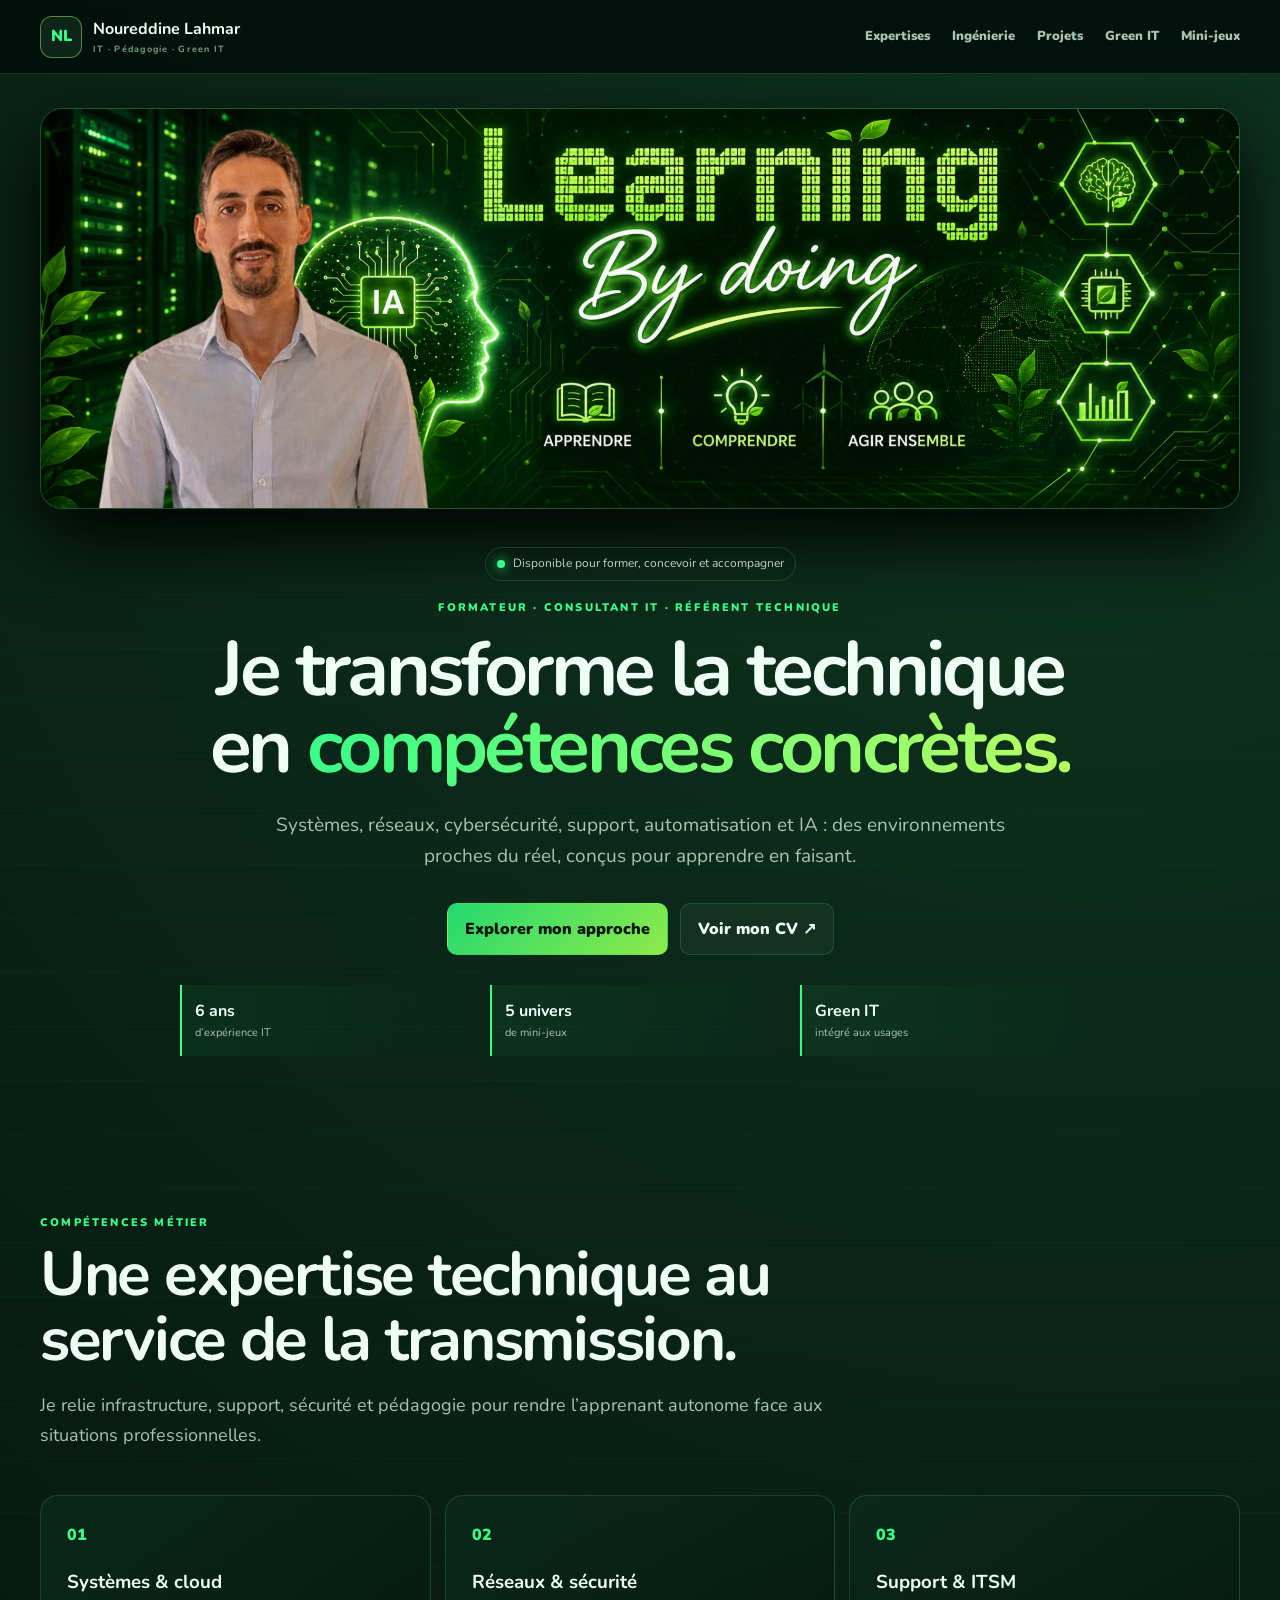
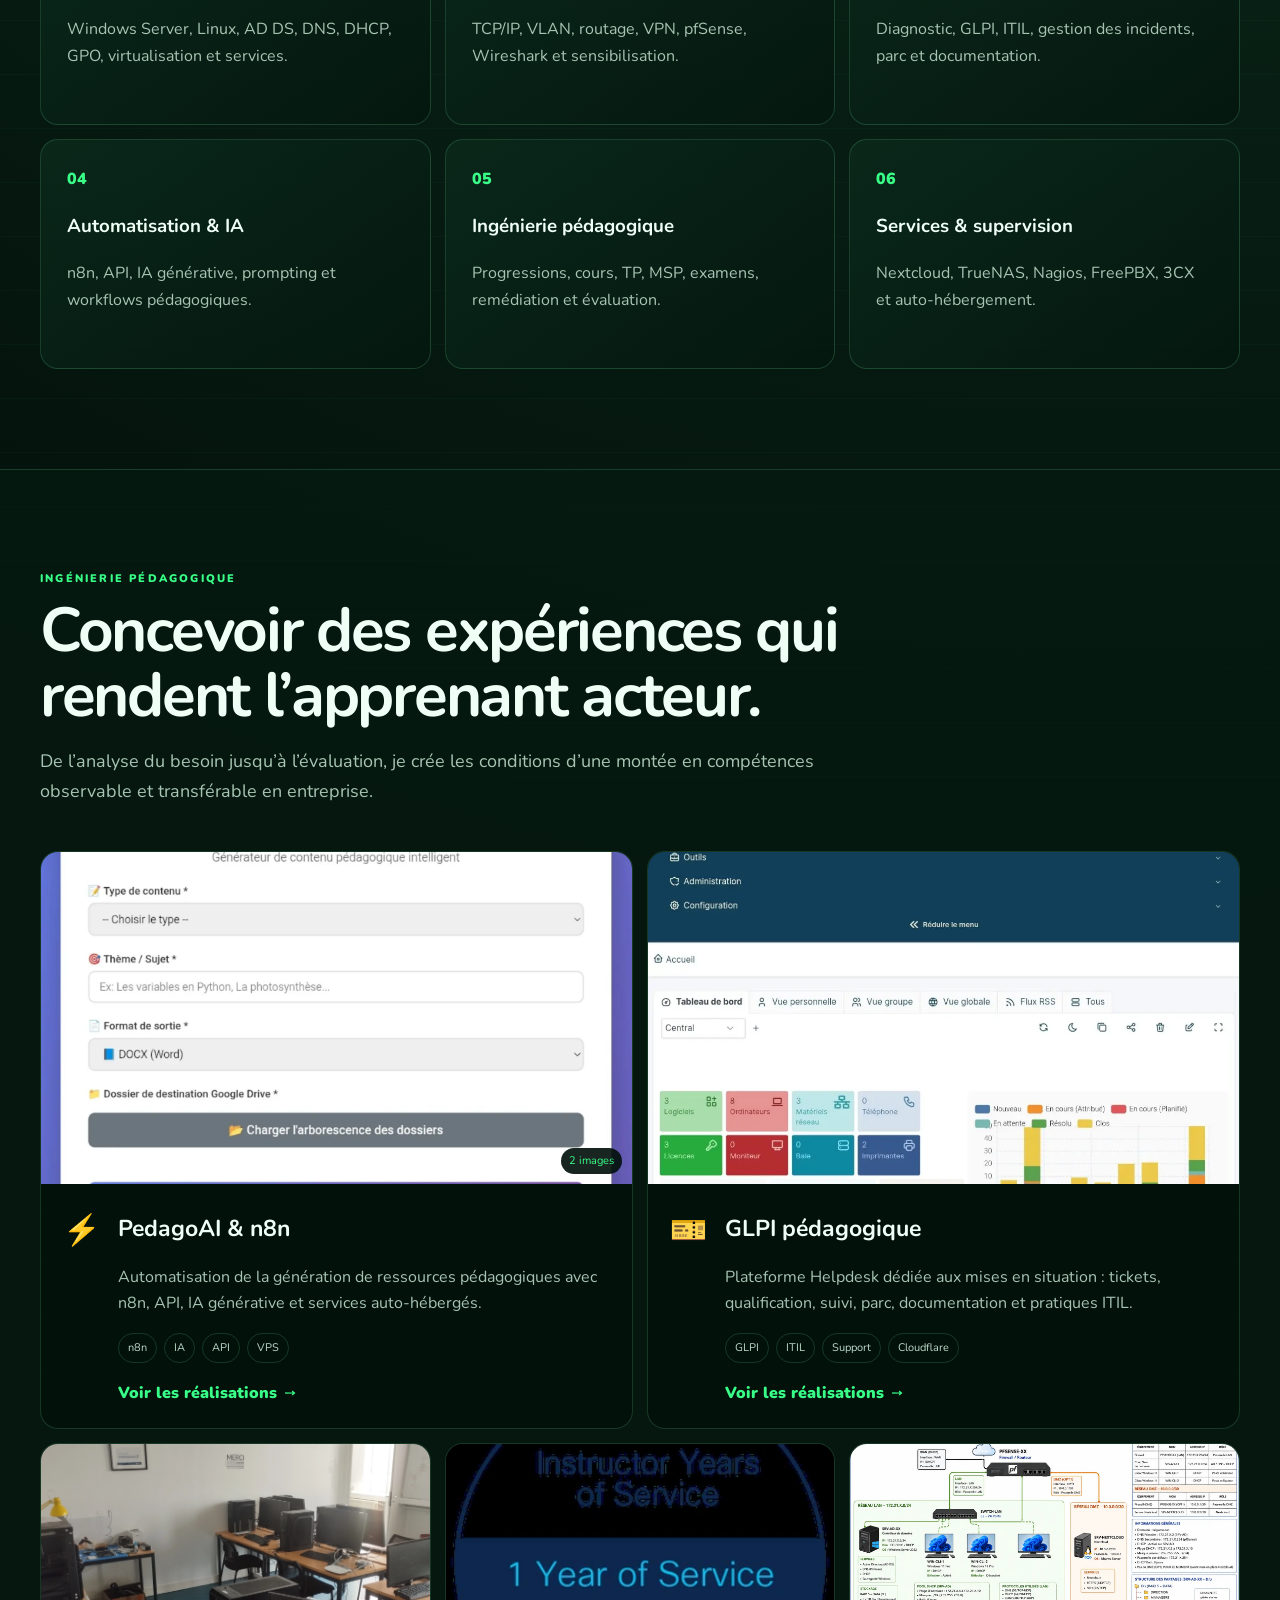
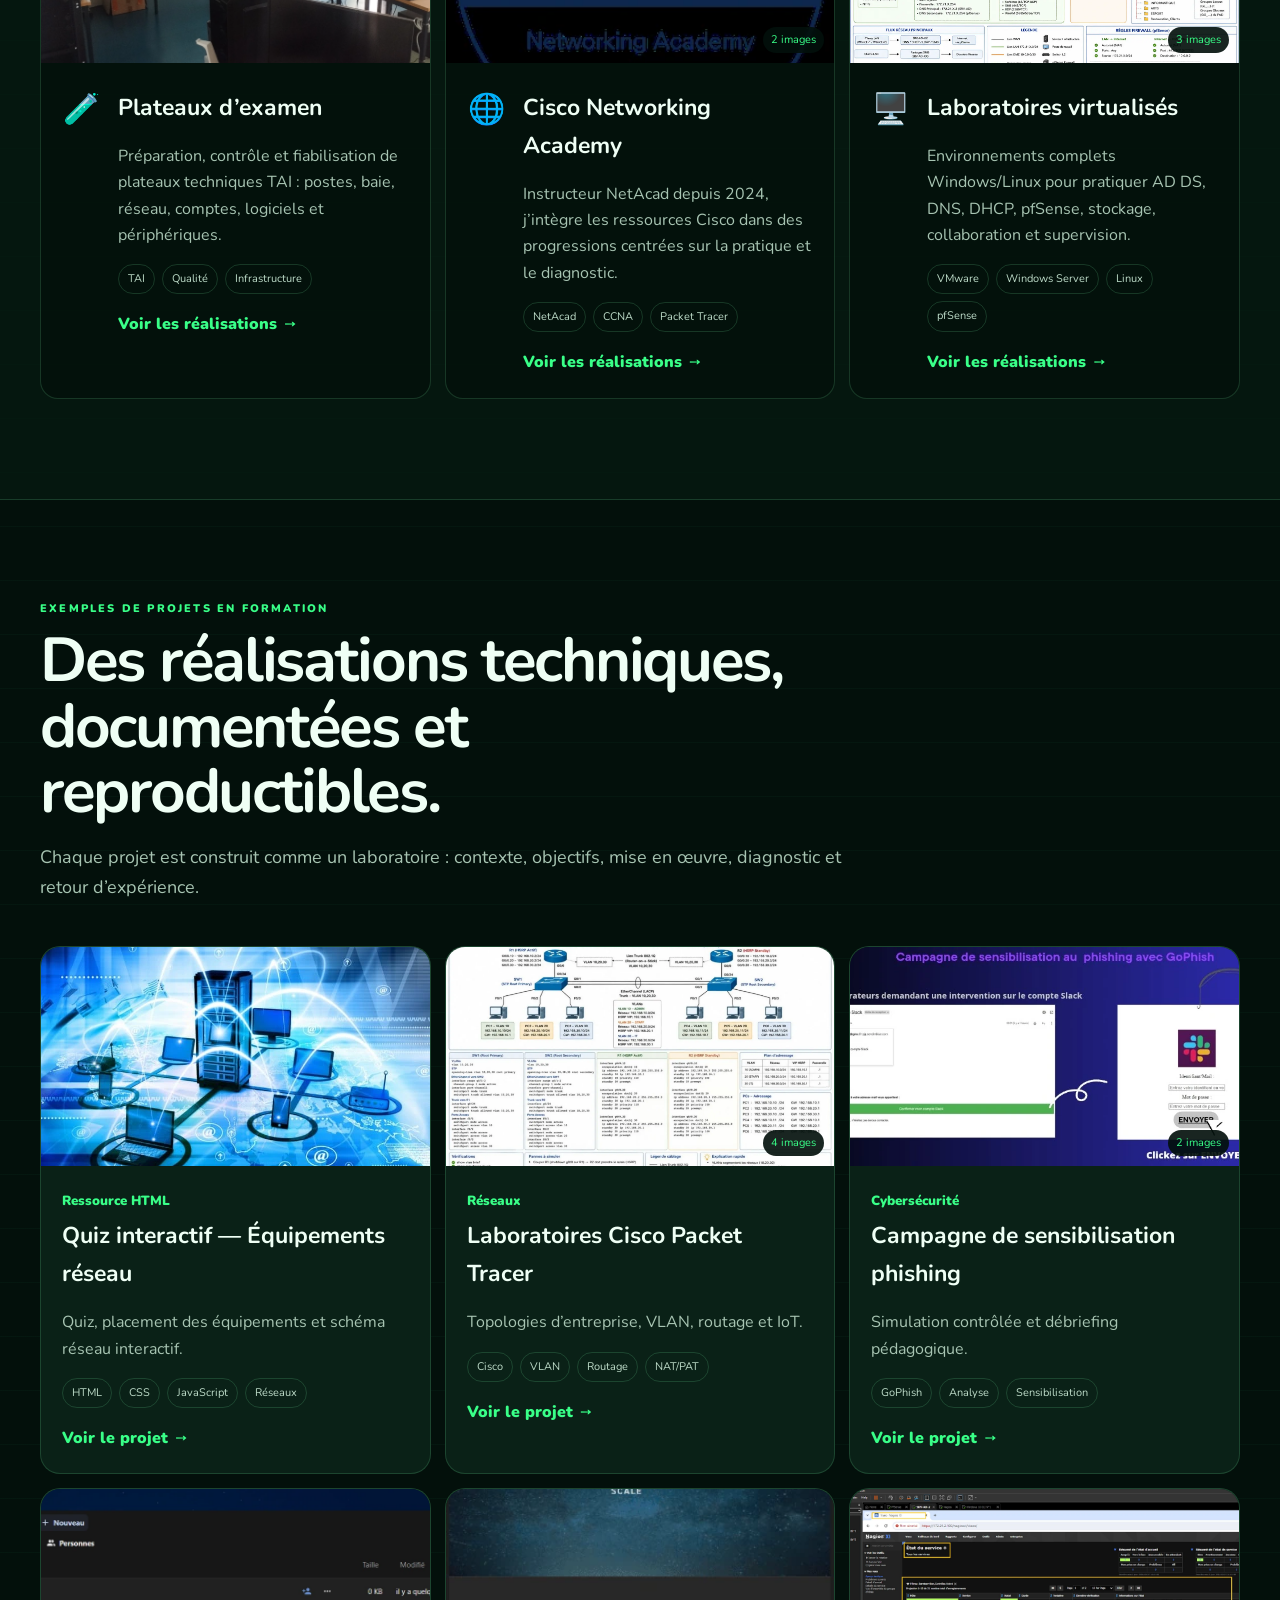
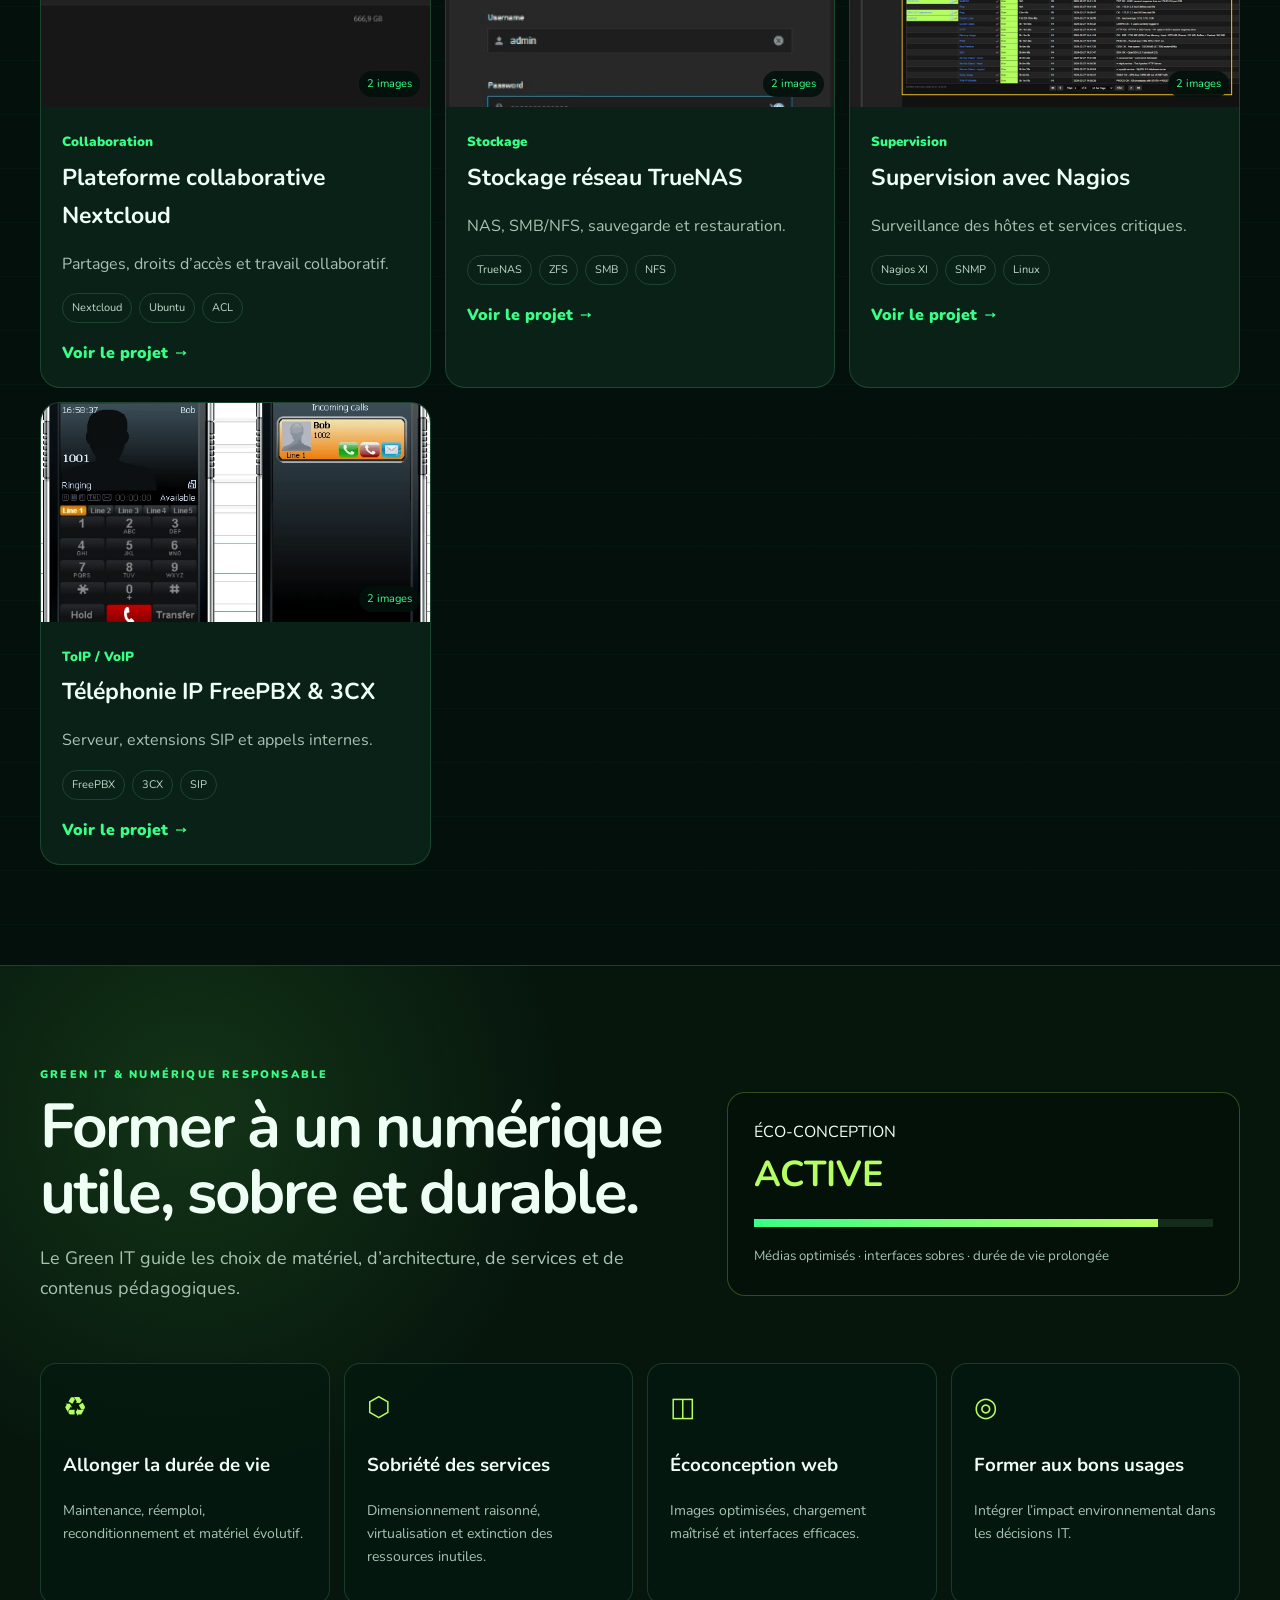
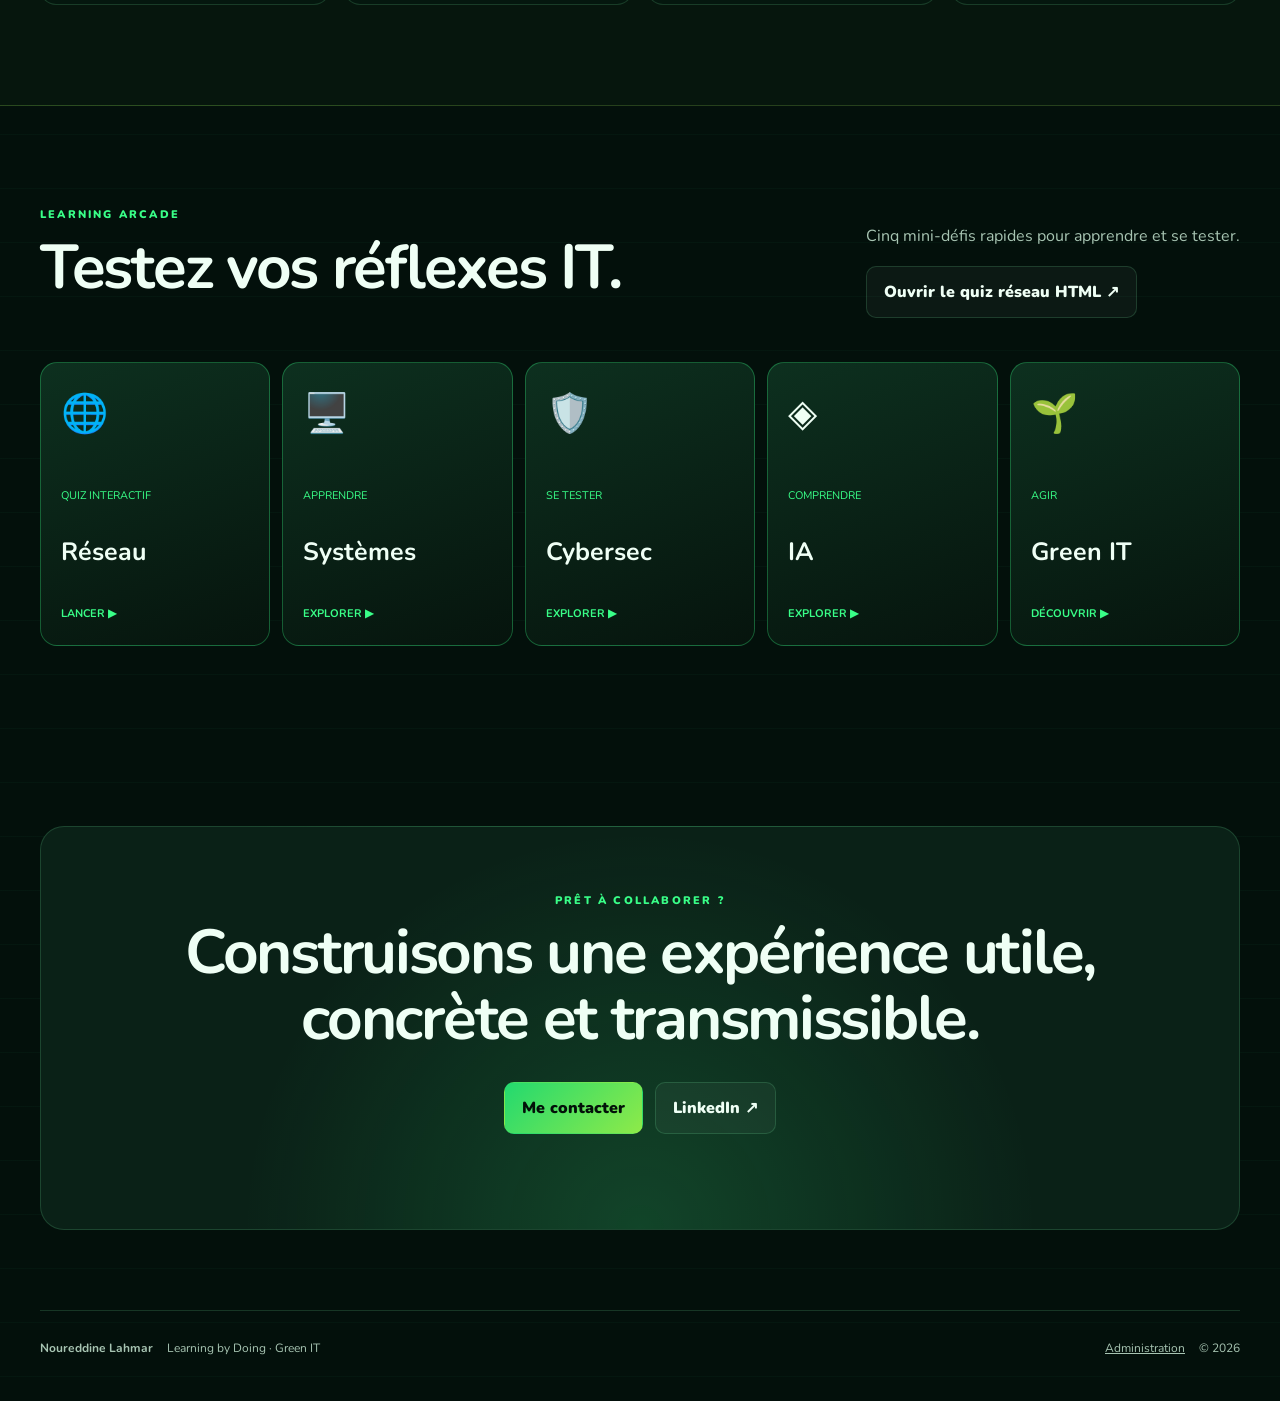
==== index.html @ 58e5e63d "Add files via upload" ====
<!doctype html><html lang="fr"><head><meta charset="utf-8"><meta name="viewport" content="width=device-width,initial-scale=1"><meta name="description" content="Portfolio de Noureddine Lahmar, formateur et consultant IT."><meta name="theme-color" content="#03100b"><title>Noureddine Lahmar — IT, pédagogie et Green IT</title><link rel="preconnect" href="https://fonts.googleapis.com"><link rel="preconnect" href="https://fonts.gstatic.com" crossorigin><link href="https://fonts.googleapis.com/css2?family=Nunito:wght@400;600;700;800;900&display=swap" rel="stylesheet"><link rel="stylesheet" href="styles.css"></head><body>
<a class="skip" href="#contenu">Aller au contenu</a><header><a class="brand" href="#accueil"><span>NL</span><b>Noureddine Lahmar<small>IT · Pédagogie · Green IT</small></b></a><button class="menu" aria-label="Ouvrir le menu">☰</button><nav><a href="#expertises">Expertises</a><a href="#ingenierie">Ingénierie</a><a href="#projets">Projets</a><a href="#green-it">Green IT</a><a href="#jeux">Mini-jeux</a></nav></header>
<main id="contenu"><section class="hero shell" id="accueil"><div class="hero-copy"><div class="status"><i></i> Disponible pour former, concevoir et accompagner</div><p class="eyebrow">FORMATEUR · CONSULTANT IT · RÉFÉRENT TECHNIQUE</p><h1>Je transforme la technique en <em>compétences concrètes.</em></h1><p class="lead">Systèmes, réseaux, cybersécurité, support, automatisation et IA : des environnements proches du réel, conçus pour apprendre en faisant.</p><div class="actions"><a class="button primary" href="#ingenierie">Explorer mon approche</a><a class="button secondary" href="assets/documents/CV-Noureddine-Lahmar.pdf" target="_blank">Voir mon CV ↗</a></div><div class="metrics"><div><strong>6 ans</strong><span>d’expérience IT</span></div><div><strong>5 univers</strong><span>de mini-jeux</span></div><div><strong>Green IT</strong><span>intégré aux usages</span></div></div></div><div class="banner"><img src="assets/branding/bandeau-learning-green-it-original.png" alt="Learning by Doing — apprendre, comprendre et agir ensemble"></div></section>
<section class="section shell" id="expertises"><div class="intro"><p class="eyebrow">COMPÉTENCES MÉTIER</p><h2>Une expertise technique au service de la transmission.</h2><p>Je relie infrastructure, support, sécurité et pédagogie pour rendre l’apprenant autonome face aux situations professionnelles.</p></div><div class="skill-grid" id="skills"></div></section>
<section class="section engineering-zone" id="ingenierie"><div class="shell"><div class="intro"><p class="eyebrow">INGÉNIERIE PÉDAGOGIQUE</p><h2>Concevoir des expériences qui rendent l’apprenant acteur.</h2><p>De l’analyse du besoin jusqu’à l’évaluation, je crée les conditions d’une montée en compétences observable et transférable en entreprise.</p></div><div class="engineering-grid" id="engineering-grid"></div></div></section>
<section class="section shell" id="projets"><div class="intro"><p class="eyebrow">EXEMPLES DE PROJETS EN FORMATION</p><h2>Des réalisations techniques, documentées et reproductibles.</h2><p>Chaque projet est construit comme un laboratoire : contexte, objectifs, mise en œuvre, diagnostic et retour d’expérience.</p></div><div class="project-grid" id="project-grid"></div></section>
<div id="custom-sections"></div>
<section class="section green-zone" id="green-it"><div class="shell green-layout"><div><p class="eyebrow">GREEN IT & NUMÉRIQUE RESPONSABLE</p><h2>Former à un numérique utile, sobre et durable.</h2><p class="lead-left">Le Green IT guide les choix de matériel, d’architecture, de services et de contenus pédagogiques.</p></div><div class="green-score"><span>ÉCO-CONCEPTION</span><strong>ACTIVE</strong><div><i></i></div><small>Médias optimisés · interfaces sobres · durée de vie prolongée</small></div></div><div class="shell eco-grid"><article><span>♻</span><h3>Allonger la durée de vie</h3><p>Maintenance, réemploi, reconditionnement et matériel évolutif.</p></article><article><span>⬡</span><h3>Sobriété des services</h3><p>Dimensionnement raisonné, virtualisation et extinction des ressources inutiles.</p></article><article><span>◫</span><h3>Écoconception web</h3><p>Images optimisées, chargement maîtrisé et interfaces efficaces.</p></article><article><span>◎</span><h3>Former aux bons usages</h3><p>Intégrer l’impact environnemental dans les décisions IT.</p></article></div></section>
<section class="section shell" id="jeux"><div class="intro games-head"><div><p class="eyebrow">LEARNING ARCADE</p><h2>Testez vos réflexes IT.</h2></div><div><p>Cinq mini-défis rapides pour apprendre et se tester.</p><a class="button secondary" href="quiz-reseau.html">Ouvrir le quiz réseau HTML ↗</a></div></div><div class="game-grid"><a class="game-card" href="quiz-reseau.html"><span>🌐</span><small>QUIZ INTERACTIF</small><h3>Réseau</h3><b>LANCER ▶</b></a><a class="game-card" href="quiz-reseau.html"><span>🖥️</span><small>APPRENDRE</small><h3>Systèmes</h3><b>EXPLORER ▶</b></a><a class="game-card" href="quiz-reseau.html"><span>🛡️</span><small>SE TESTER</small><h3>Cybersec</h3><b>EXPLORER ▶</b></a><a class="game-card" href="quiz-reseau.html"><span>◈</span><small>COMPRENDRE</small><h3>IA</h3><b>EXPLORER ▶</b></a><a class="game-card" href="#green-it"><span>🌱</span><small>AGIR</small><h3>Green IT</h3><b>DÉCOUVRIR ▶</b></a></div></section>
<section class="contact shell"><p class="eyebrow">PRÊT À COLLABORER ?</p><h2>Construisons une expérience utile, concrète et transmissible.</h2><div class="actions center"><a class="button primary" href="mailto:contact@noureddine-lahmar.fr">Me contacter</a><a class="button secondary" href="https://fr.linkedin.com/in/n-lahmar" target="_blank">LinkedIn ↗</a></div></section></main>
<footer class="shell"><div><b>Noureddine Lahmar</b><span>Learning by Doing · Green IT</span></div><div><a href="admin.html">Administration</a><span>© <span id="year"></span></span></div></footer><div class="modal-backdrop" id="modal" hidden><section class="modal"><button class="close" aria-label="Fermer">×</button><div id="modal-content"></div></section></div><script src="scripts/site.js"></script></body></html>
---- styles.css ----
:root{--bg:#03100b;--panel:#0a2117;--text:#effff5;--muted:#a7c4b2;--green:#39ff88;--lime:#b6ff62;--line:rgb(123 255 171 / 16%);--max:1200px}*{box-sizing:border-box}html{scroll-behavior:smooth;scroll-padding-top:88px}body{margin:0;background:radial-gradient(circle at 85% 3%,rgb(36 121 73 / 35%),transparent 31%),linear-gradient(rgb(57 255 136 / 3%) 1px,transparent 1px),#03100b;background-size:auto,54px 54px;color:var(--text);font-family:Nunito,Arial,sans-serif;line-height:1.65}body.locked{overflow:hidden}a{color:inherit}button,input,textarea{font:inherit}.shell{width:min(calc(100% - 32px),var(--max));margin:auto}.skip{position:fixed;z-index:100;top:10px;left:10px;padding:8px;background:var(--green);color:#02130a;transform:translateY(-150%)}.skip:focus{transform:none}header{position:sticky;z-index:40;top:0;display:flex;align-items:center;justify-content:space-between;height:74px;padding-inline:max(20px,calc((100vw - var(--max))/2));border-bottom:1px solid var(--line);background:rgb(3 16 11 / 92%);backdrop-filter:blur(18px)}.brand{display:flex;align-items:center;gap:11px;text-decoration:none}.brand>span{display:grid;width:42px;height:42px;border:1px solid rgb(182 255 98 / 45%);border-radius:12px;background:#0d2519;color:var(--green);font-weight:1000;place-items:center}.brand b,.brand small{display:block}.brand small{color:#7ba38a;font-size:9px;letter-spacing:.14em}header nav{display:flex;gap:22px}header nav a{color:var(--muted);font-size:13px;font-weight:900;text-decoration:none}header nav a:hover{color:var(--green)}.menu{display:none;border:0;background:none;color:#fff;font-size:26px}.eyebrow{margin:0;color:var(--green);font-size:11px;font-weight:1000;letter-spacing:.2em;text-transform:uppercase}.hero{display:flex;flex-direction:column;gap:38px;padding-block:34px 58px}.hero-copy{width:min(100%,920px);margin:auto;text-align:center}.status{display:inline-flex;align-items:center;gap:8px;margin-bottom:18px;padding:6px 11px;border:1px solid var(--line);border-radius:999px;color:#b9d8c4;font-size:12px}.status i{width:8px;height:8px;border-radius:50%;background:var(--green);box-shadow:0 0 12px var(--green)}h1{margin:14px auto 24px;font-size:clamp(47px,6vw,78px);line-height:1.01;letter-spacing:-.047em}.hero h1 em{color:transparent;background:linear-gradient(90deg,var(--green),var(--lime));background-clip:text;font-style:normal}.lead{max-width:760px;margin:auto;color:var(--muted);font-size:19px}.actions{display:flex;flex-wrap:wrap;gap:12px;margin:30px 0}.hero .actions,.center{justify-content:center}.button{display:inline-flex;align-items:center;justify-content:center;padding:12px 17px;border:1px solid var(--line);border-radius:10px;font-weight:1000;text-decoration:none;cursor:pointer}.primary{border-color:transparent;background:linear-gradient(135deg,#23d96f,#8eea49);color:#031109}.secondary{background:rgb(255 255 255 / 4%);color:var(--text)}.danger{border-color:#ff717155;background:#ff505018;color:#ff9c9c}.metrics{display:grid;grid-template-columns:repeat(3,1fr);gap:10px;text-align:left}.metrics div{padding:13px;border-left:2px solid var(--green);background:linear-gradient(90deg,rgb(57 255 136 / 6%),transparent)}.metrics strong,.metrics span{display:block}.metrics span{color:var(--muted);font-size:11px}.banner{order:-1;overflow:hidden;border:1px solid #39ff8838;border-radius:22px;box-shadow:0 28px 80px #000}.banner img{display:block;width:100%}.section{padding-block:100px}.intro{max-width:820px;margin-bottom:44px}.intro h2,.contact h2,.green-layout h2{margin:10px 0 18px;font-size:clamp(37px,5vw,62px);line-height:1.06;letter-spacing:-.037em}.intro>p:last-child,.lead-left{color:var(--muted);font-size:18px}.skill-grid,.project-grid{display:grid;grid-template-columns:repeat(3,1fr);gap:14px}.skill-card{min-height:230px;padding:26px;border:1px solid var(--line);border-radius:18px;background:linear-gradient(145deg,#0b291be0,#05170fe0)}.skill-card>span,.project-content small{color:var(--green);font-weight:1000}.skill-card p,.project-content p,.engineering-card p{color:var(--muted)}.engineering-zone{border-block:1px solid var(--line);background:#061a11bf}.engineering-grid{display:grid;grid-template-columns:repeat(6,1fr);gap:14px}.engineering-card{overflow:hidden;grid-column:span 2;border:1px solid var(--line);border-radius:18px;background:#04110bb3}.engineering-card:nth-child(-n+2){grid-column:span 3}.media{position:relative;display:block;width:100%;padding:0;border:0;background:#06140d;cursor:pointer}.media img{display:block;width:100%;aspect-ratio:16/9;object-fit:cover}.media>span{position:absolute;right:10px;bottom:10px;padding:4px 8px;border-radius:999px;background:#03100be8;color:var(--green);font-size:11px}.engineering-body{display:flex;gap:18px;padding:22px}.icon{font-size:30px}.engineering-body h3,.project-content h3{margin:4px 0 8px;font-size:23px}.tags{display:flex;flex-wrap:wrap;gap:7px}.tags span{padding:5px 9px;border:1px solid var(--line);border-radius:999px;color:#bddbc8;font-size:11px}.text-button{margin-top:17px;padding:0;border:0;background:none;color:var(--green);font-weight:1000;cursor:pointer}.project-card{overflow:hidden;border:1px solid var(--line);border-radius:20px;background:var(--panel)}.project-content{padding:21px}.green-zone{border-block:1px solid #b6ff622e;background:radial-gradient(circle at 15% 20%,#3f99383a,transparent 30%),#06160d}.green-layout{display:grid;grid-template-columns:1.1fr .9fr;align-items:center;gap:60px}.green-score{padding:26px;border:1px solid #b6ff6240;border-radius:18px;background:#031009bf}.green-score>span,.green-score>strong{display:block}.green-score>strong{color:var(--lime);font-size:36px}.green-score>div{height:8px;margin:15px 0;background:#132c1c}.green-score i{display:block;width:88%;height:100%;background:linear-gradient(90deg,var(--green),var(--lime))}.green-score small{color:var(--muted)}.eco-grid{display:grid;grid-template-columns:repeat(4,1fr);gap:14px;margin-top:42px}.eco-grid article{padding:22px;border:1px solid var(--line);border-radius:16px;background:#05190fbf}.eco-grid article>span{color:var(--lime);font-size:27px}.eco-grid p{color:var(--muted);font-size:14px}.games-head{display:flex;max-width:none;align-items:end;justify-content:space-between;gap:40px}.games-head>div:last-child{max-width:430px;color:var(--muted)}.game-grid{display:grid;grid-template-columns:repeat(5,1fr);gap:12px}.game-card{min-height:240px;padding:20px;border:1px solid #39ff884d;border-radius:17px;background:linear-gradient(160deg,#0d301f,#06140d);text-decoration:none}.game-card>span{display:block;margin-bottom:35px;font-size:38px}.game-card small,.game-card b{color:var(--green);font-size:11px}.game-card h3{font-size:25px}.custom>img{width:100%;max-height:500px;border-radius:20px;object-fit:cover}.contact{margin-block:80px;padding:65px 28px;border:1px solid var(--line);border-radius:24px;background:radial-gradient(circle at 50% 100%,#39ff8829,transparent 55%),var(--panel);text-align:center}footer{display:flex;justify-content:space-between;padding-block:28px 42px;border-top:1px solid var(--line);color:var(--muted);font-size:12px}footer>div{display:flex;gap:14px}.modal-backdrop{position:fixed;z-index:70;inset:0;display:grid;overflow:auto;padding:25px 16px;background:#000804f0;place-items:center}.modal-backdrop[hidden]{display:none}.modal{position:relative;width:min(880px,100%);margin:auto;padding:36px;border:1px solid #39ff883d;border-radius:22px;background:#071b12}.close{position:absolute;z-index:2;top:12px;right:15px;width:39px;height:39px;border:1px solid var(--line);border-radius:50%;background:#071b12;color:#fff;font-size:25px;cursor:pointer}.gallery{display:grid;grid-template-columns:repeat(2,1fr);gap:12px;margin-bottom:25px}.gallery a:only-child{grid-column:1/-1}.gallery img{display:block;width:100%;aspect-ratio:16/10;border-radius:14px;object-fit:cover}.modal h2{font-size:clamp(34px,5vw,54px);line-height:1.06}.modal>p{color:var(--muted)}.modal-link{margin-top:25px}
.admin-shell{width:min(calc(100% - 32px),1200px);margin:auto;padding-block:55px}.admin-heading{display:flex;align-items:end;justify-content:space-between;gap:30px}.admin-heading h1{margin:5px 0}.tabs{display:flex;gap:8px;margin:30px 0;padding:6px;border:1px solid var(--line);border-radius:14px;background:#06150e}.tabs button{padding:10px 18px;border:0;border-radius:9px;background:none;color:var(--muted);font-weight:1000;cursor:pointer}.tabs button.active{background:#39ff881f;color:var(--green)}.admin-panel,.admin-help{padding:27px;border:1px solid var(--line);border-radius:18px;background:#071d12b8}.admin-help{margin-top:25px}.admin-help li{margin:9px 0}.admin-help p{color:var(--muted)}.panel-head{display:flex;align-items:center;justify-content:space-between}.admin-item{display:grid;grid-template-columns:140px 1fr auto;align-items:center;gap:20px;margin-top:12px;padding:14px;border:1px solid var(--line);border-radius:14px;background:#06150e}.thumb{display:grid;overflow:hidden;height:90px;border-radius:10px;background:#0b2b1c;place-items:center}.thumb img{width:100%;height:100%;object-fit:cover}.admin-item h3{margin:3px 0}.admin-item p{margin:3px 0;color:var(--muted);font-size:13px}.admin-item small{color:var(--green)}.admin-item b{display:inline-block;margin-top:6px;padding:3px 8px;border-radius:999px;background:#303a34;color:#bbb;font-size:10px}.admin-item b.online{background:#39ff8824;color:var(--green)}.item-actions{display:flex;gap:8px}.editor label{display:grid;gap:6px;margin-bottom:14px}.form-row{display:grid;grid-template-columns:1fr 1fr;gap:12px}input,textarea{width:100%;padding:11px;border:1px solid var(--line);border-radius:9px;background:#03120b;color:#fff}.check{display:flex!important;grid-template-columns:auto 1fr;align-items:center}.check input{width:18px}.empty{text-align:center;color:var(--muted)}
@media(max-width:1000px){.skill-grid,.project-grid{grid-template-columns:repeat(2,1fr)}.engineering-grid{grid-template-columns:1fr 1fr}.engineering-card{grid-column:span 1!important}.game-grid{grid-template-columns:repeat(3,1fr)}.eco-grid{grid-template-columns:repeat(2,1fr)}}@media(max-width:760px){header{padding-inline:16px}.menu{display:block}header nav{position:absolute;top:74px;right:0;left:0;display:none;flex-direction:column;padding:18px;background:#03120b}header nav.open{display:flex}.metrics,.skill-grid,.project-grid,.engineering-grid,.form-row{grid-template-columns:1fr}.game-grid{grid-template-columns:1fr 1fr}.green-layout,.games-head,.admin-heading{display:block}.eco-grid{grid-template-columns:1fr}.section{padding-block:75px}.admin-item{grid-template-columns:90px 1fr}.item-actions{grid-column:1/-1}.gallery{grid-template-columns:1fr}footer{display:block}}@media(max-width:480px){.game-grid{grid-template-columns:1fr}.hero h1{font-size:42px}}
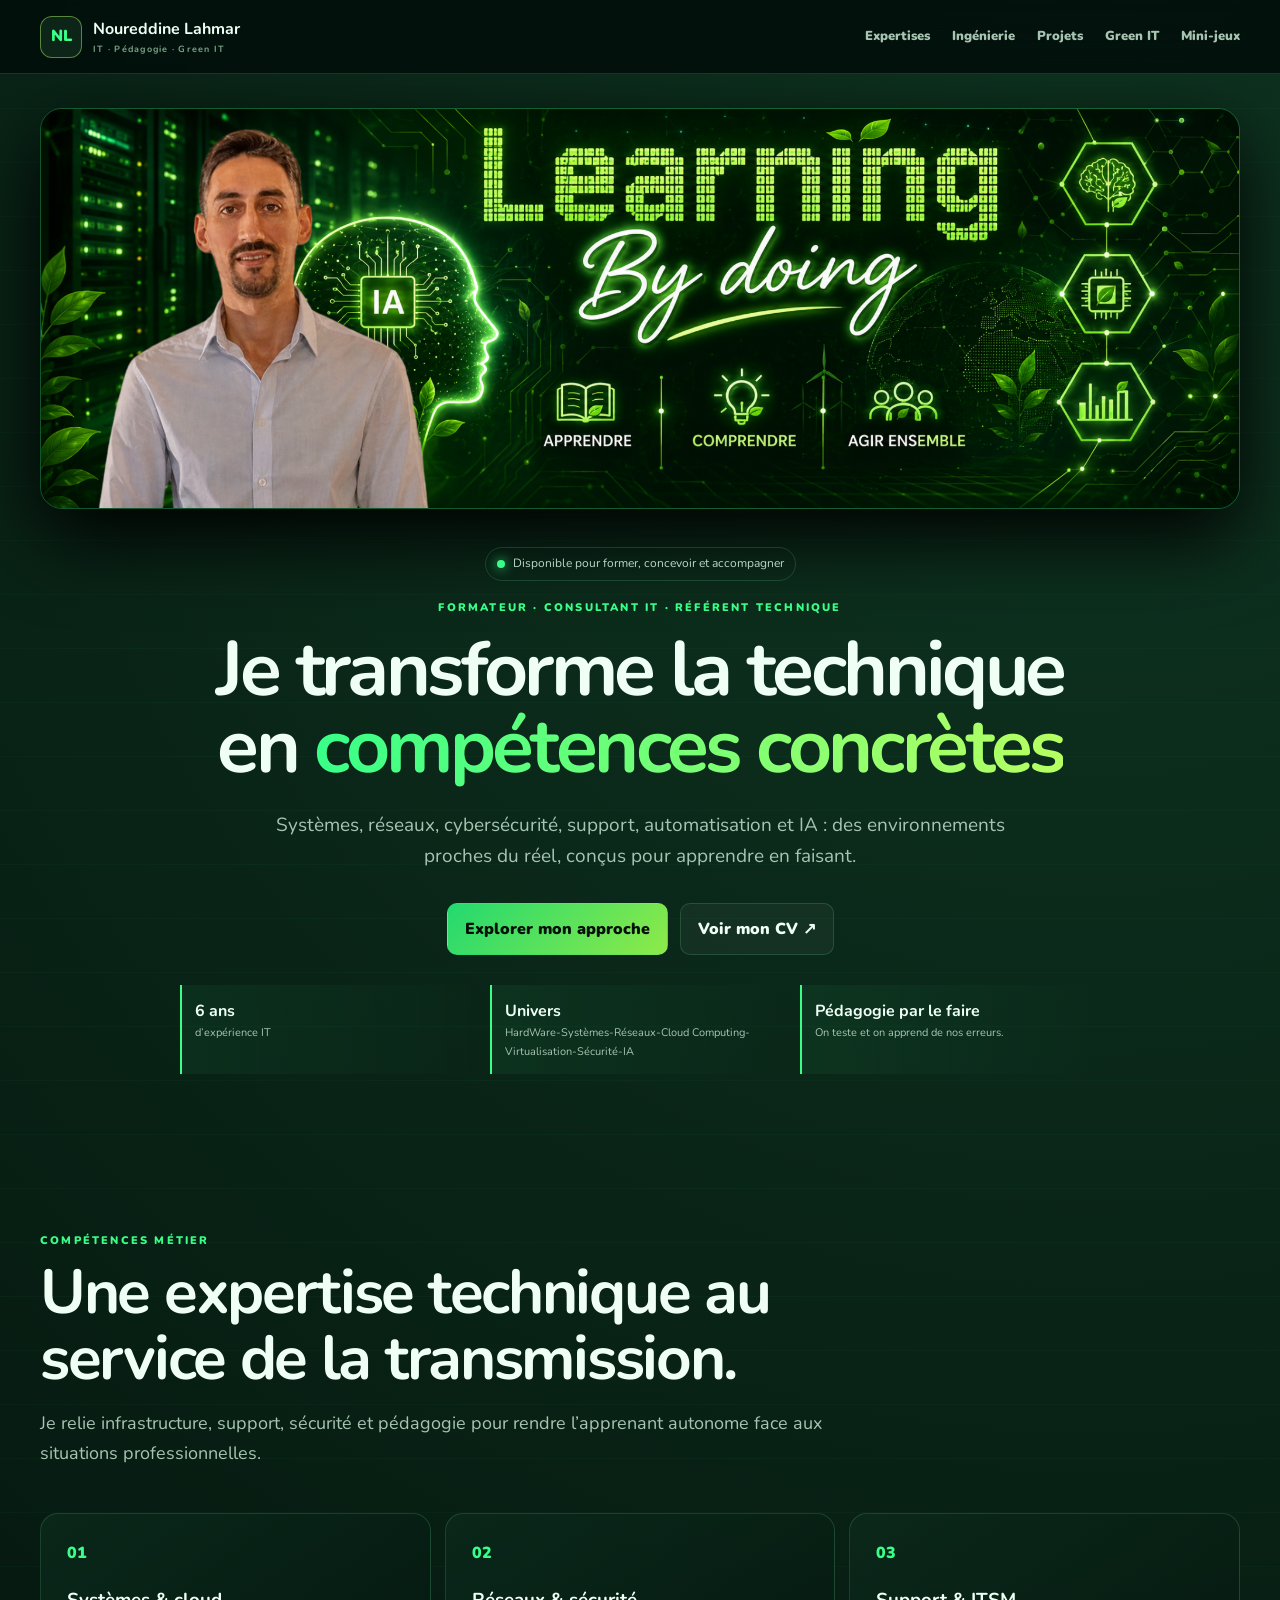
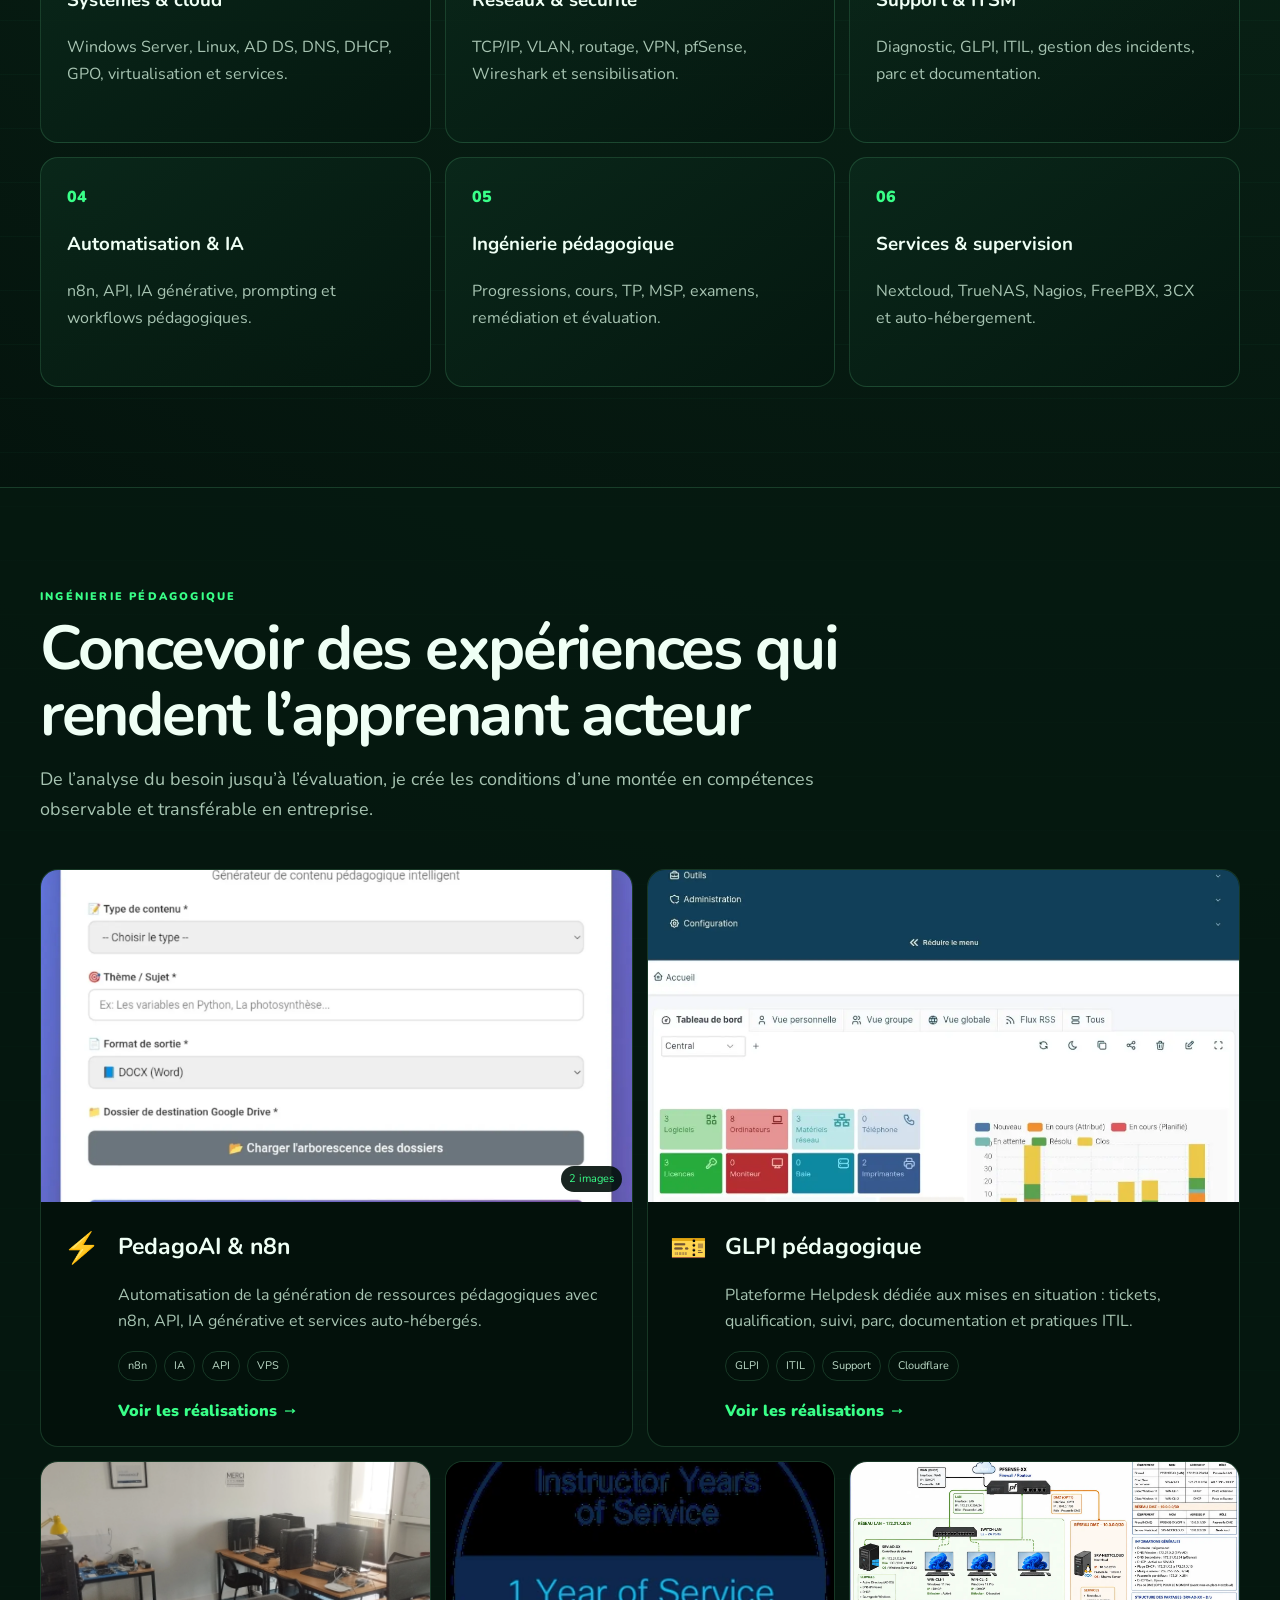
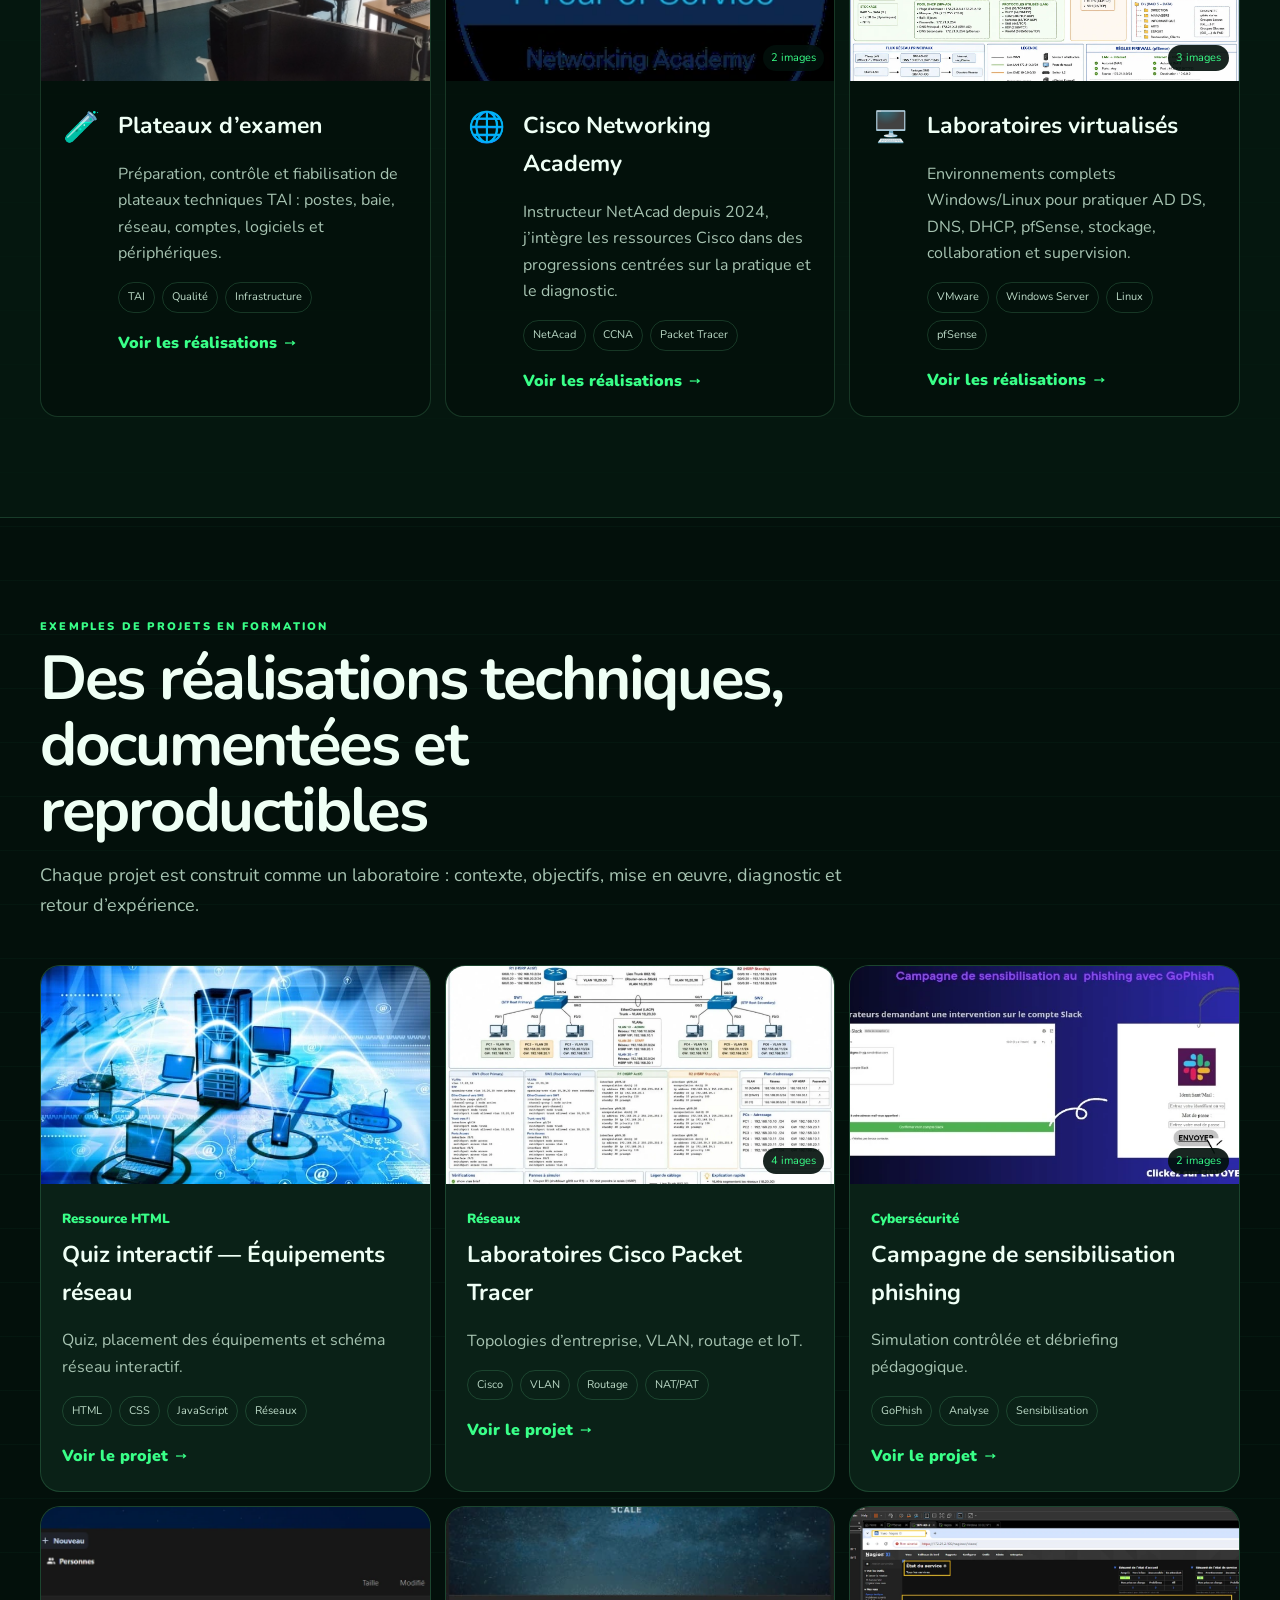
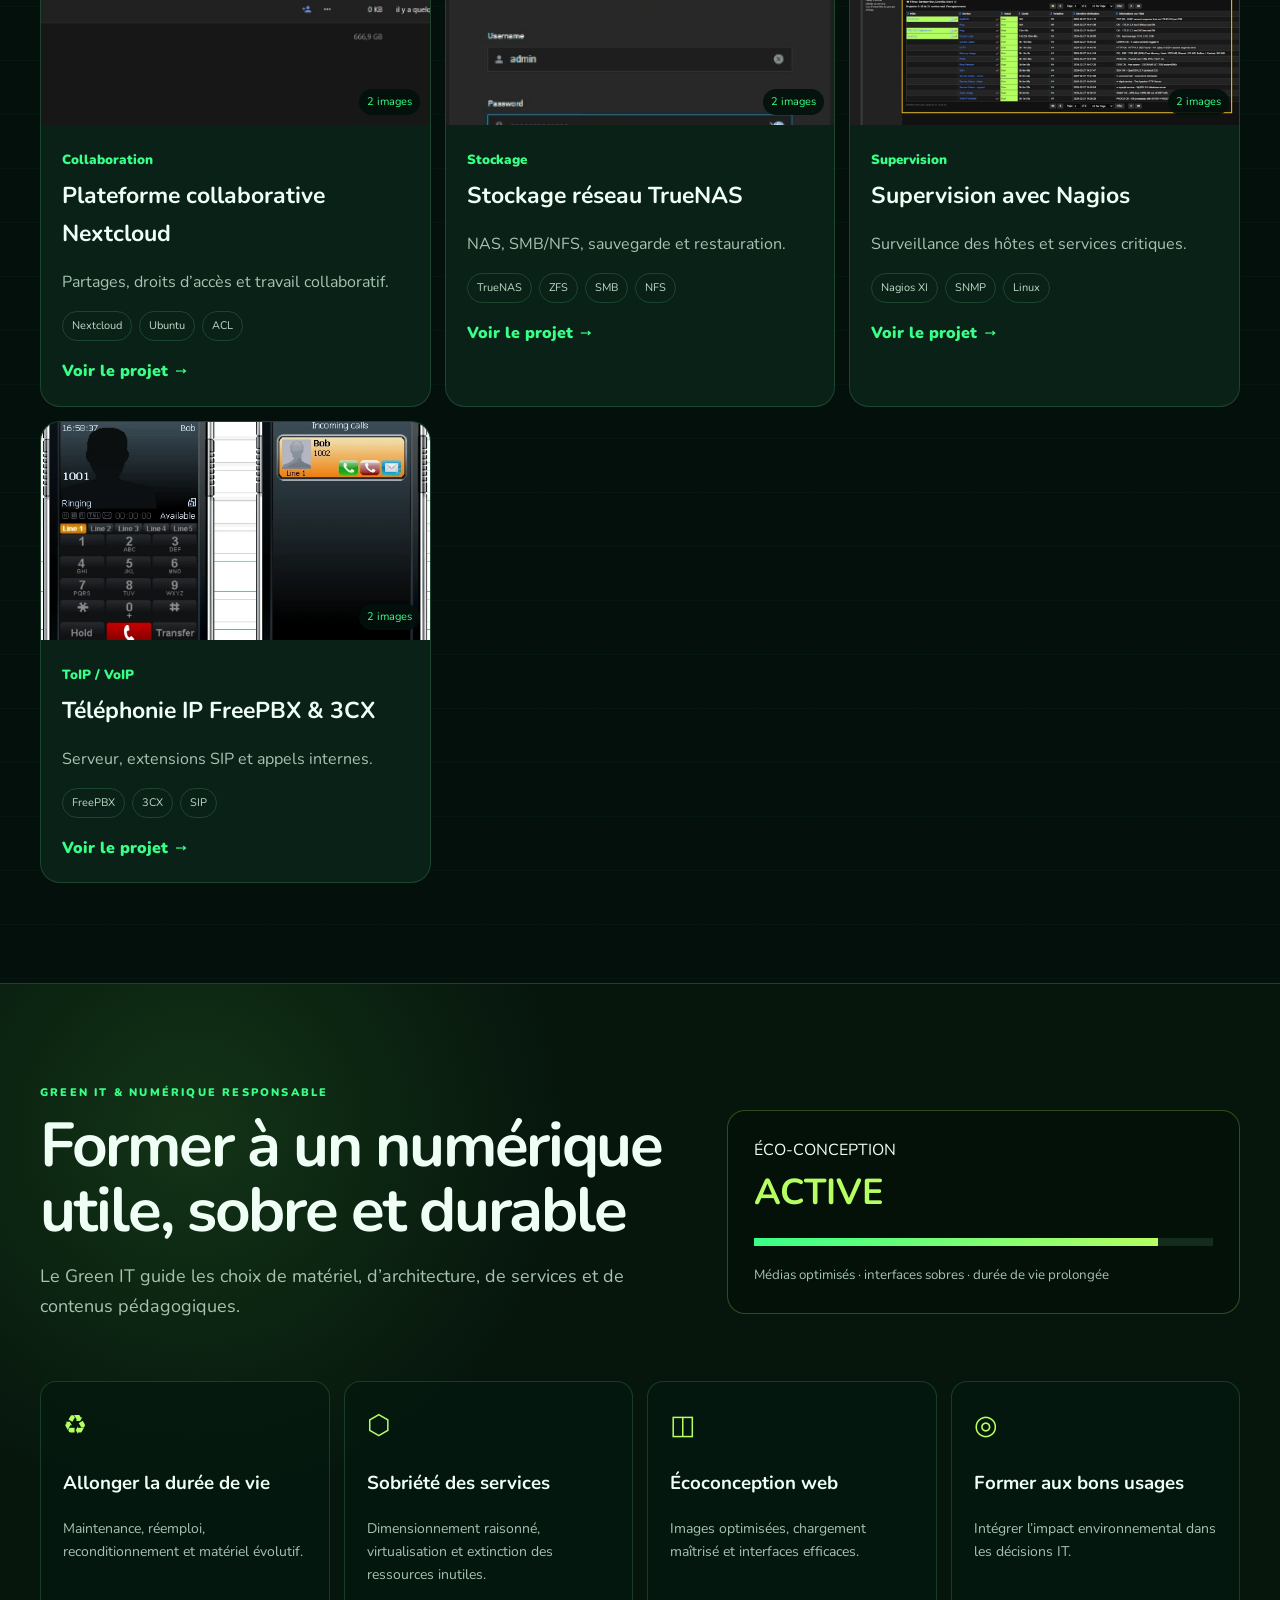
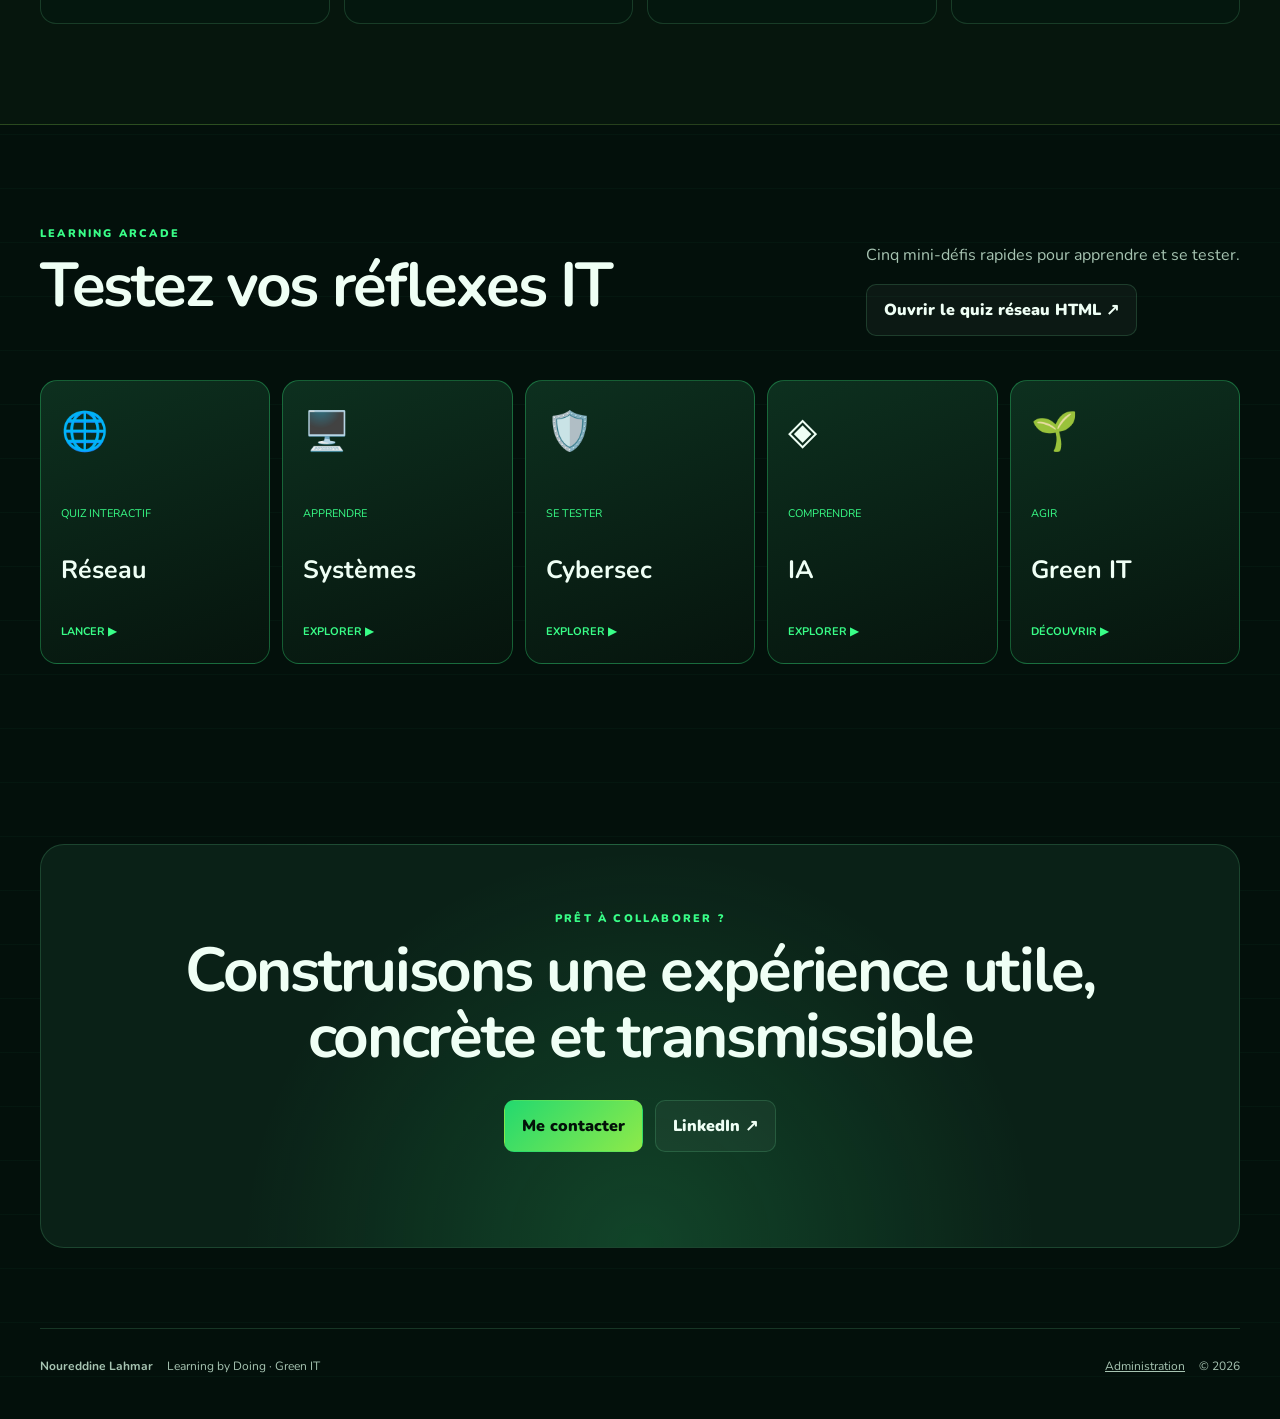
==== commit 39142416: "Update index.html" ====
--- a/index.html
+++ b/index.html
@@ -1,11 +1,11 @@
 <!doctype html><html lang="fr"><head><meta charset="utf-8"><meta name="viewport" content="width=device-width,initial-scale=1"><meta name="description" content="Portfolio de Noureddine Lahmar, formateur et consultant IT."><meta name="theme-color" content="#03100b"><title>Noureddine Lahmar — IT, pédagogie et Green IT</title><link rel="preconnect" href="https://fonts.googleapis.com"><link rel="preconnect" href="https://fonts.gstatic.com" crossorigin><link href="https://fonts.googleapis.com/css2?family=Nunito:wght@400;600;700;800;900&display=swap" rel="stylesheet"><link rel="stylesheet" href="styles.css"></head><body>
 <a class="skip" href="#contenu">Aller au contenu</a><header><a class="brand" href="#accueil"><span>NL</span><b>Noureddine Lahmar<small>IT · Pédagogie · Green IT</small></b></a><button class="menu" aria-label="Ouvrir le menu">☰</button><nav><a href="#expertises">Expertises</a><a href="#ingenierie">Ingénierie</a><a href="#projets">Projets</a><a href="#green-it">Green IT</a><a href="#jeux">Mini-jeux</a></nav></header>
-<main id="contenu"><section class="hero shell" id="accueil"><div class="hero-copy"><div class="status"><i></i> Disponible pour former, concevoir et accompagner</div><p class="eyebrow">FORMATEUR · CONSULTANT IT · RÉFÉRENT TECHNIQUE</p><h1>Je transforme la technique en <em>compétences concrètes.</em></h1><p class="lead">Systèmes, réseaux, cybersécurité, support, automatisation et IA : des environnements proches du réel, conçus pour apprendre en faisant.</p><div class="actions"><a class="button primary" href="#ingenierie">Explorer mon approche</a><a class="button secondary" href="assets/documents/CV-Noureddine-Lahmar.pdf" target="_blank">Voir mon CV ↗</a></div><div class="metrics"><div><strong>6 ans</strong><span>d’expérience IT</span></div><div><strong>5 univers</strong><span>de mini-jeux</span></div><div><strong>Green IT</strong><span>intégré aux usages</span></div></div></div><div class="banner"><img src="assets/branding/bandeau-learning-green-it-original.png" alt="Learning by Doing — apprendre, comprendre et agir ensemble"></div></section>
+<main id="contenu"><section class="hero shell" id="accueil"><div class="hero-copy"><div class="status"><i></i> Disponible pour former, concevoir et accompagner</div><p class="eyebrow">FORMATEUR · CONSULTANT IT · RÉFÉRENT TECHNIQUE</p><h1>Je transforme la technique en <em>compétences concrètes</em></h1><p class="lead">Systèmes, réseaux, cybersécurité, support, automatisation et IA : des environnements proches du réel, conçus pour apprendre en faisant.</p><div class="actions"><a class="button primary" href="#ingenierie">Explorer mon approche</a><a class="button secondary" href="assets/documents/CV-Noureddine-Lahmar.pdf" target="_blank">Voir mon CV ↗</a></div><div class="metrics"><div><strong>6 ans</strong><span>d’expérience IT</span></div><div><strong>Univers</strong><span>HardWare-Systèmes-Réseaux-Cloud Computing-Virtualisation-Sécurité-IA</span></div><div><strong>Pédagogie par le faire</strong><span>On teste et on apprend de nos erreurs.</span></div></div></div><div class="banner"><img src="assets/branding/bandeau-learning-green-it-original.png" alt="Learning by Doing — apprendre, comprendre et agir ensemble"></div></section>
 <section class="section shell" id="expertises"><div class="intro"><p class="eyebrow">COMPÉTENCES MÉTIER</p><h2>Une expertise technique au service de la transmission.</h2><p>Je relie infrastructure, support, sécurité et pédagogie pour rendre l’apprenant autonome face aux situations professionnelles.</p></div><div class="skill-grid" id="skills"></div></section>
-<section class="section engineering-zone" id="ingenierie"><div class="shell"><div class="intro"><p class="eyebrow">INGÉNIERIE PÉDAGOGIQUE</p><h2>Concevoir des expériences qui rendent l’apprenant acteur.</h2><p>De l’analyse du besoin jusqu’à l’évaluation, je crée les conditions d’une montée en compétences observable et transférable en entreprise.</p></div><div class="engineering-grid" id="engineering-grid"></div></div></section>
-<section class="section shell" id="projets"><div class="intro"><p class="eyebrow">EXEMPLES DE PROJETS EN FORMATION</p><h2>Des réalisations techniques, documentées et reproductibles.</h2><p>Chaque projet est construit comme un laboratoire : contexte, objectifs, mise en œuvre, diagnostic et retour d’expérience.</p></div><div class="project-grid" id="project-grid"></div></section>
+<section class="section engineering-zone" id="ingenierie"><div class="shell"><div class="intro"><p class="eyebrow">INGÉNIERIE PÉDAGOGIQUE</p><h2>Concevoir des expériences qui rendent l’apprenant acteur</h2><p>De l’analyse du besoin jusqu’à l’évaluation, je crée les conditions d’une montée en compétences observable et transférable en entreprise.</p></div><div class="engineering-grid" id="engineering-grid"></div></div></section>
+<section class="section shell" id="projets"><div class="intro"><p class="eyebrow">EXEMPLES DE PROJETS EN FORMATION</p><h2>Des réalisations techniques, documentées et reproductibles</h2><p>Chaque projet est construit comme un laboratoire : contexte, objectifs, mise en œuvre, diagnostic et retour d’expérience.</p></div><div class="project-grid" id="project-grid"></div></section>
 <div id="custom-sections"></div>
-<section class="section green-zone" id="green-it"><div class="shell green-layout"><div><p class="eyebrow">GREEN IT & NUMÉRIQUE RESPONSABLE</p><h2>Former à un numérique utile, sobre et durable.</h2><p class="lead-left">Le Green IT guide les choix de matériel, d’architecture, de services et de contenus pédagogiques.</p></div><div class="green-score"><span>ÉCO-CONCEPTION</span><strong>ACTIVE</strong><div><i></i></div><small>Médias optimisés · interfaces sobres · durée de vie prolongée</small></div></div><div class="shell eco-grid"><article><span>♻</span><h3>Allonger la durée de vie</h3><p>Maintenance, réemploi, reconditionnement et matériel évolutif.</p></article><article><span>⬡</span><h3>Sobriété des services</h3><p>Dimensionnement raisonné, virtualisation et extinction des ressources inutiles.</p></article><article><span>◫</span><h3>Écoconception web</h3><p>Images optimisées, chargement maîtrisé et interfaces efficaces.</p></article><article><span>◎</span><h3>Former aux bons usages</h3><p>Intégrer l’impact environnemental dans les décisions IT.</p></article></div></section>
-<section class="section shell" id="jeux"><div class="intro games-head"><div><p class="eyebrow">LEARNING ARCADE</p><h2>Testez vos réflexes IT.</h2></div><div><p>Cinq mini-défis rapides pour apprendre et se tester.</p><a class="button secondary" href="quiz-reseau.html">Ouvrir le quiz réseau HTML ↗</a></div></div><div class="game-grid"><a class="game-card" href="quiz-reseau.html"><span>🌐</span><small>QUIZ INTERACTIF</small><h3>Réseau</h3><b>LANCER ▶</b></a><a class="game-card" href="quiz-reseau.html"><span>🖥️</span><small>APPRENDRE</small><h3>Systèmes</h3><b>EXPLORER ▶</b></a><a class="game-card" href="quiz-reseau.html"><span>🛡️</span><small>SE TESTER</small><h3>Cybersec</h3><b>EXPLORER ▶</b></a><a class="game-card" href="quiz-reseau.html"><span>◈</span><small>COMPRENDRE</small><h3>IA</h3><b>EXPLORER ▶</b></a><a class="game-card" href="#green-it"><span>🌱</span><small>AGIR</small><h3>Green IT</h3><b>DÉCOUVRIR ▶</b></a></div></section>
-<section class="contact shell"><p class="eyebrow">PRÊT À COLLABORER ?</p><h2>Construisons une expérience utile, concrète et transmissible.</h2><div class="actions center"><a class="button primary" href="mailto:contact@noureddine-lahmar.fr">Me contacter</a><a class="button secondary" href="https://fr.linkedin.com/in/n-lahmar" target="_blank">LinkedIn ↗</a></div></section></main>
+<section class="section green-zone" id="green-it"><div class="shell green-layout"><div><p class="eyebrow">GREEN IT & NUMÉRIQUE RESPONSABLE</p><h2>Former à un numérique utile, sobre et durable</h2><p class="lead-left">Le Green IT guide les choix de matériel, d’architecture, de services et de contenus pédagogiques.</p></div><div class="green-score"><span>ÉCO-CONCEPTION</span><strong>ACTIVE</strong><div><i></i></div><small>Médias optimisés · interfaces sobres · durée de vie prolongée</small></div></div><div class="shell eco-grid"><article><span>♻</span><h3>Allonger la durée de vie</h3><p>Maintenance, réemploi, reconditionnement et matériel évolutif.</p></article><article><span>⬡</span><h3>Sobriété des services</h3><p>Dimensionnement raisonné, virtualisation et extinction des ressources inutiles.</p></article><article><span>◫</span><h3>Écoconception web</h3><p>Images optimisées, chargement maîtrisé et interfaces efficaces.</p></article><article><span>◎</span><h3>Former aux bons usages</h3><p>Intégrer l’impact environnemental dans les décisions IT.</p></article></div></section>
+<section class="section shell" id="jeux"><div class="intro games-head"><div><p class="eyebrow">LEARNING ARCADE</p><h2>Testez vos réflexes IT</h2></div><div><p>Cinq mini-défis rapides pour apprendre et se tester.</p><a class="button secondary" href="quiz-reseau.html">Ouvrir le quiz réseau HTML ↗</a></div></div><div class="game-grid"><a class="game-card" href="quiz-reseau.html"><span>🌐</span><small>QUIZ INTERACTIF</small><h3>Réseau</h3><b>LANCER ▶</b></a><a class="game-card" href="quiz-reseau.html"><span>🖥️</span><small>APPRENDRE</small><h3>Systèmes</h3><b>EXPLORER ▶</b></a><a class="game-card" href="quiz-reseau.html"><span>🛡️</span><small>SE TESTER</small><h3>Cybersec</h3><b>EXPLORER ▶</b></a><a class="game-card" href="quiz-reseau.html"><span>◈</span><small>COMPRENDRE</small><h3>IA</h3><b>EXPLORER ▶</b></a><a class="game-card" href="#green-it"><span>🌱</span><small>AGIR</small><h3>Green IT</h3><b>DÉCOUVRIR ▶</b></a></div></section>
+<section class="contact shell"><p class="eyebrow">PRÊT À COLLABORER ?</p><h2>Construisons une expérience utile, concrète et transmissible</h2><div class="actions center"><a class="button primary" href="mailto:contact@noureddine-lahmar.fr">Me contacter</a><a class="button secondary" href="https://fr.linkedin.com/in/n-lahmar" target="_blank">LinkedIn ↗</a></div></section></main>
 <footer class="shell"><div><b>Noureddine Lahmar</b><span>Learning by Doing · Green IT</span></div><div><a href="admin.html">Administration</a><span>© <span id="year"></span></span></div></footer><div class="modal-backdrop" id="modal" hidden><section class="modal"><button class="close" aria-label="Fermer">×</button><div id="modal-content"></div></section></div><script src="scripts/site.js"></script></body></html>
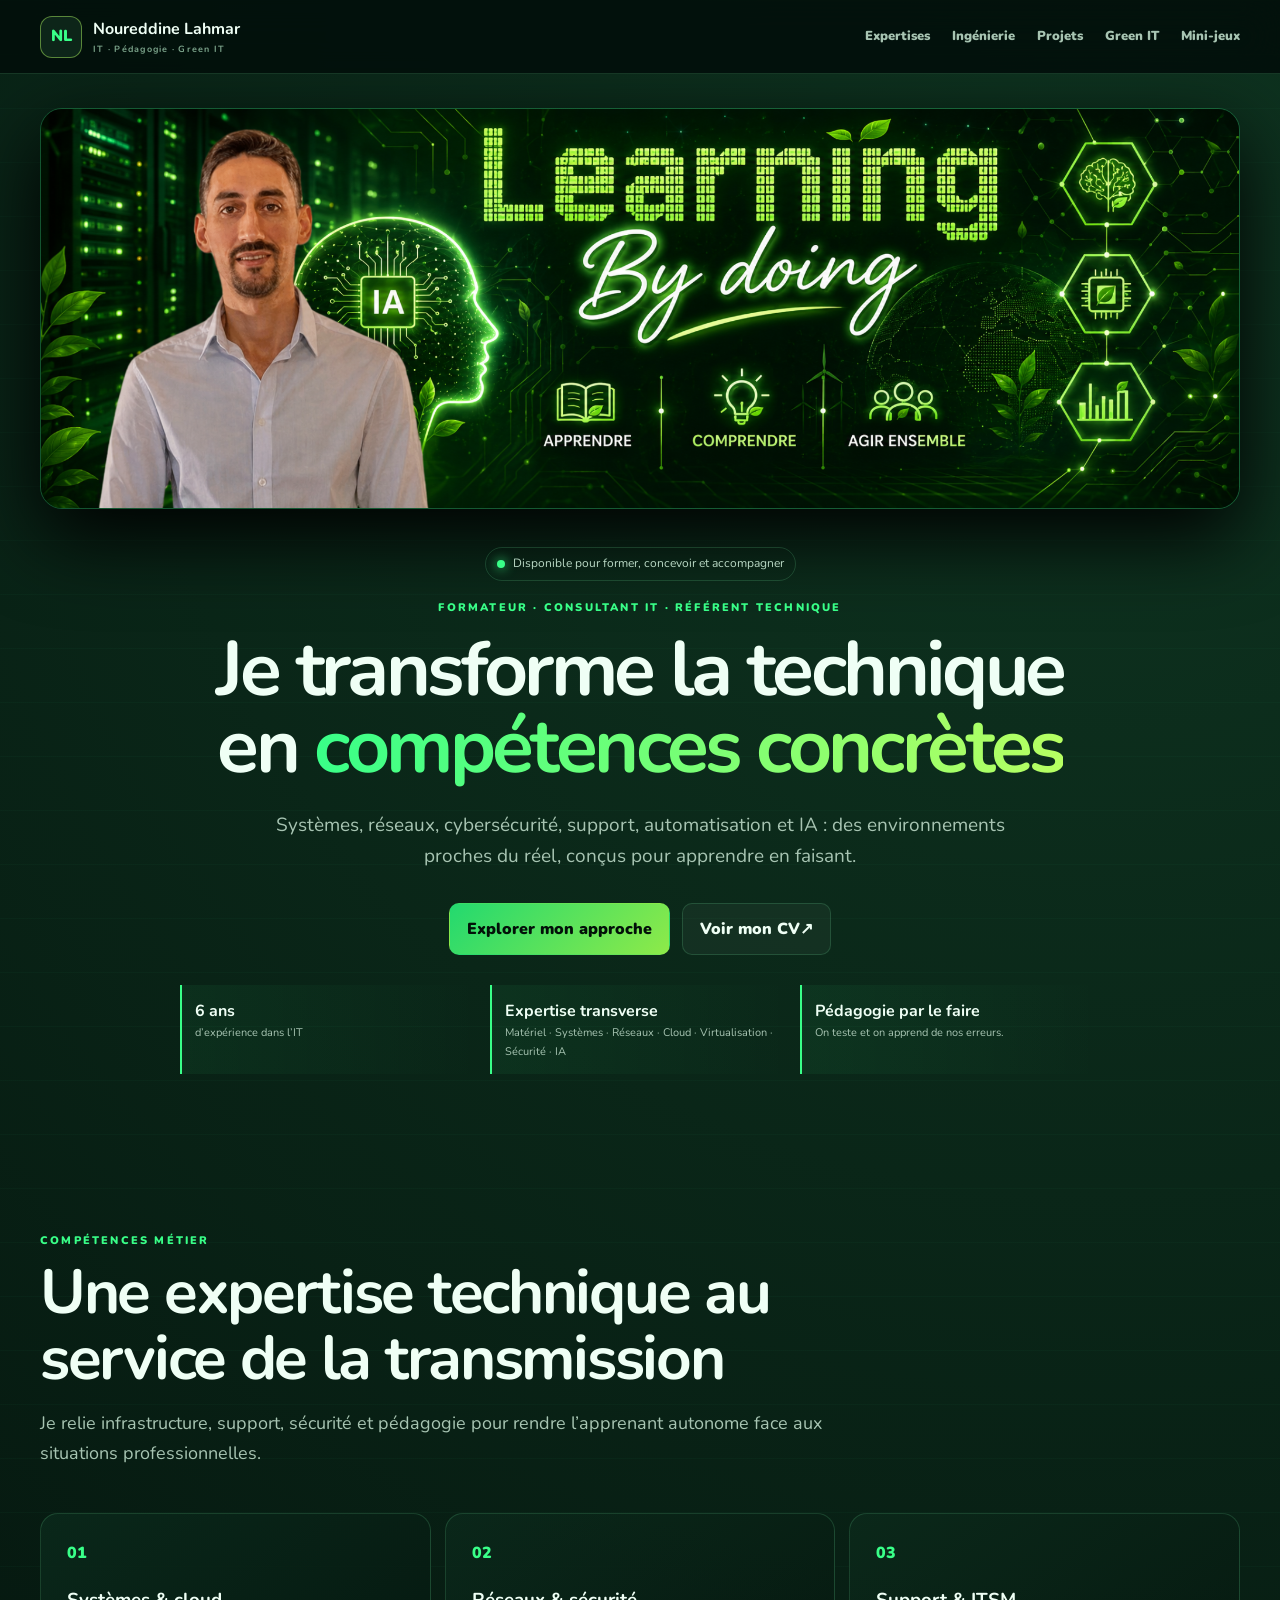
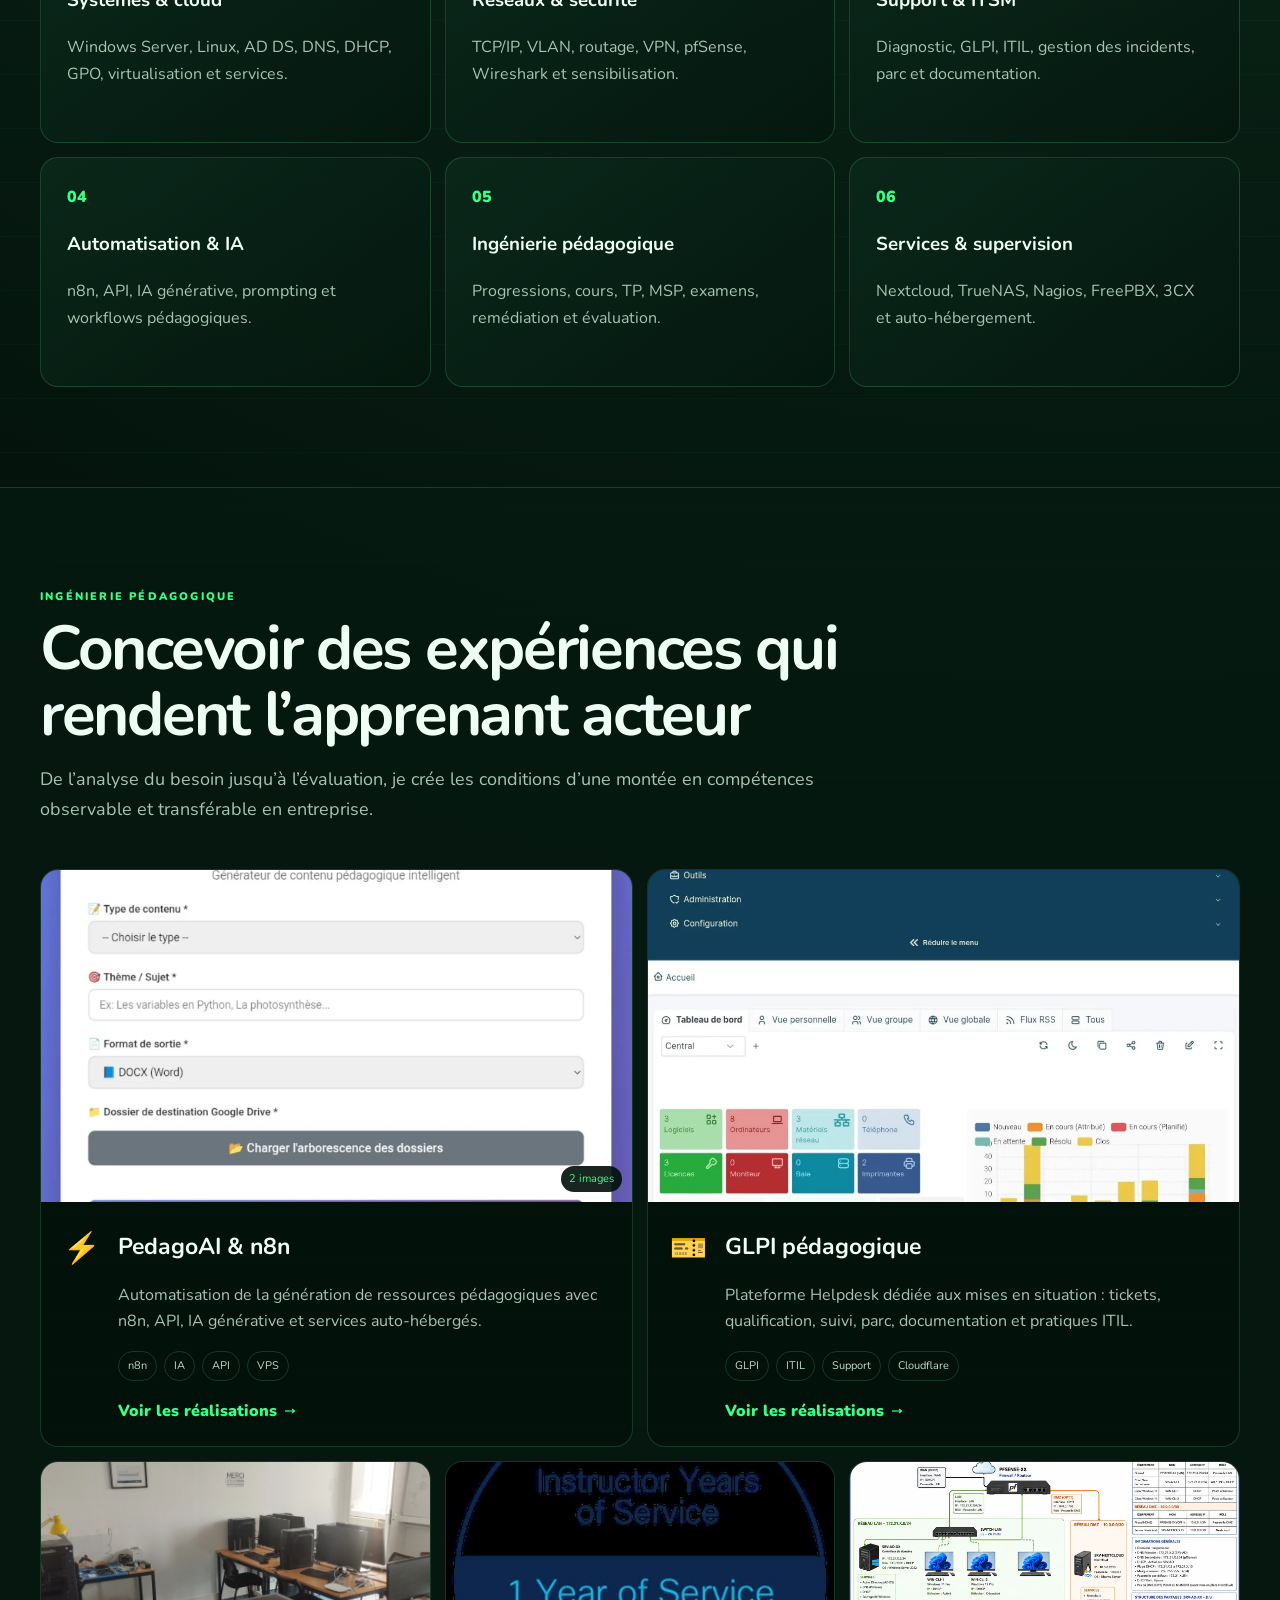
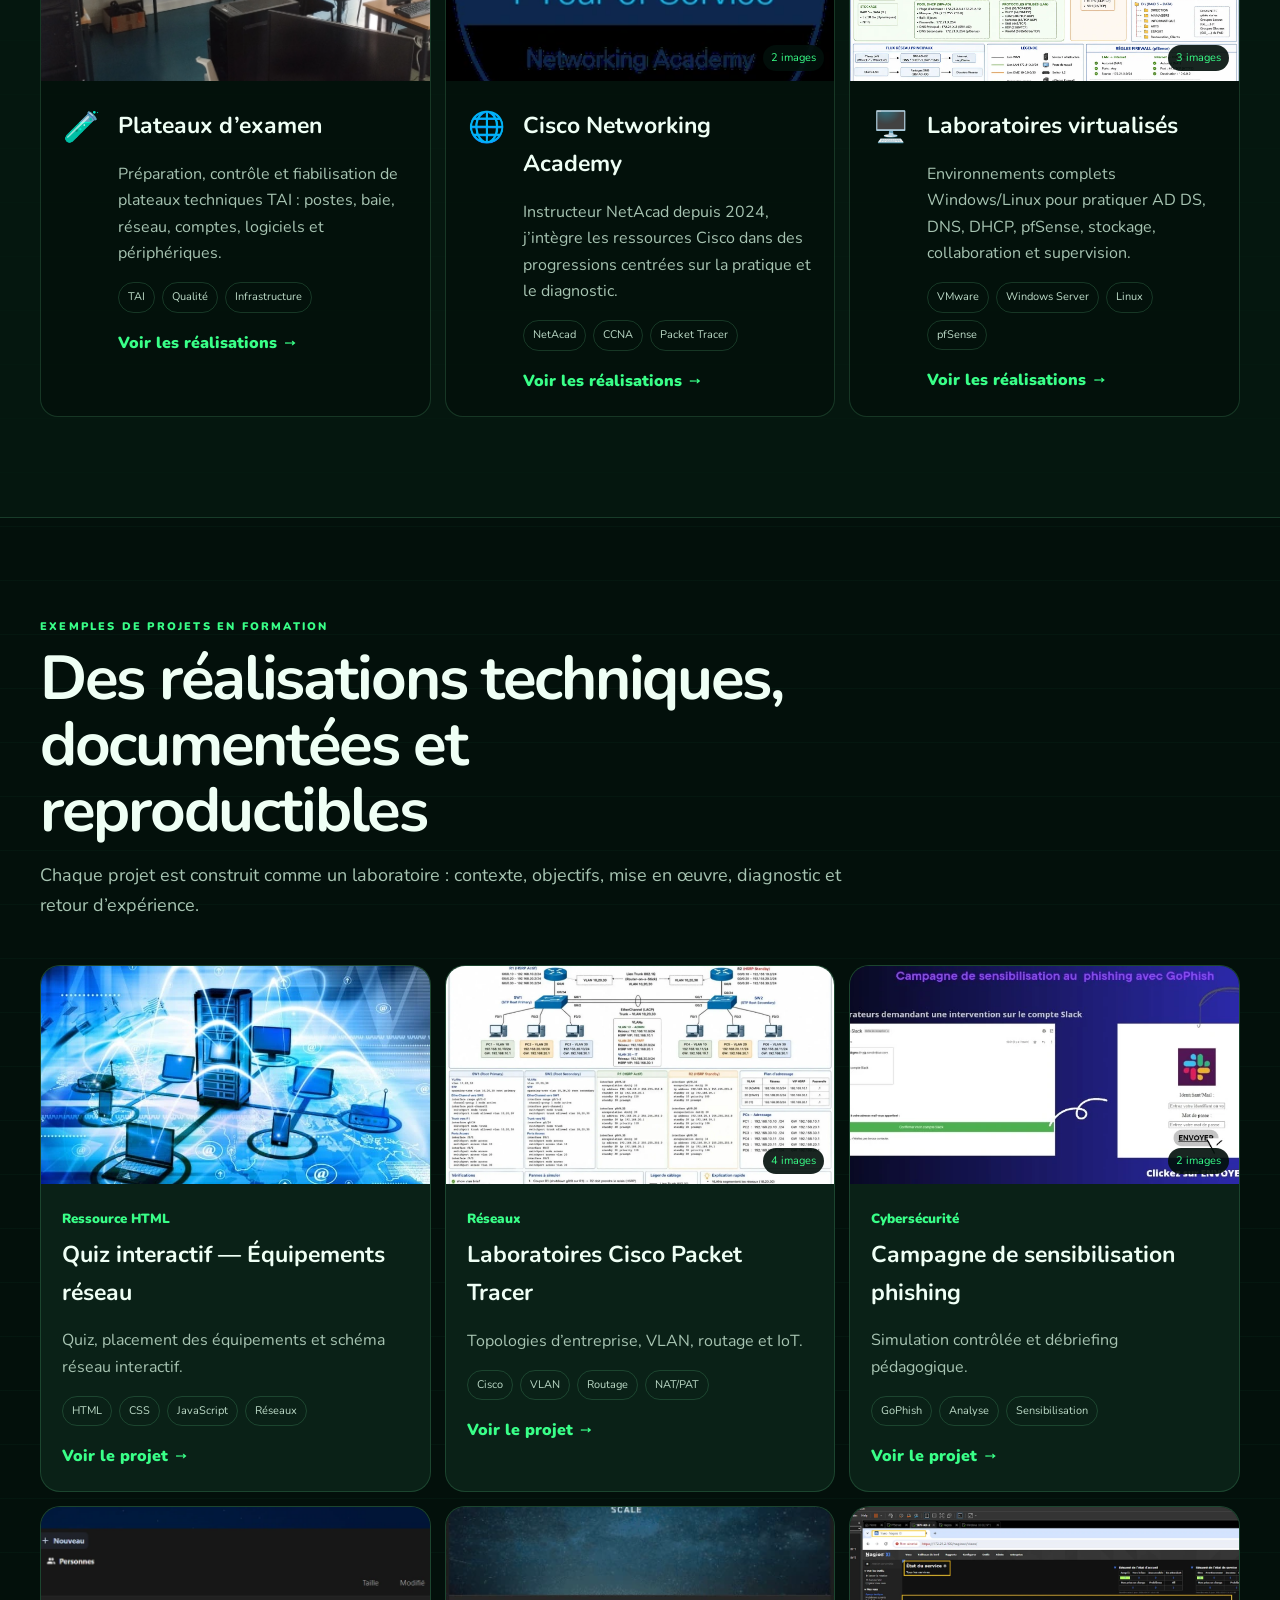
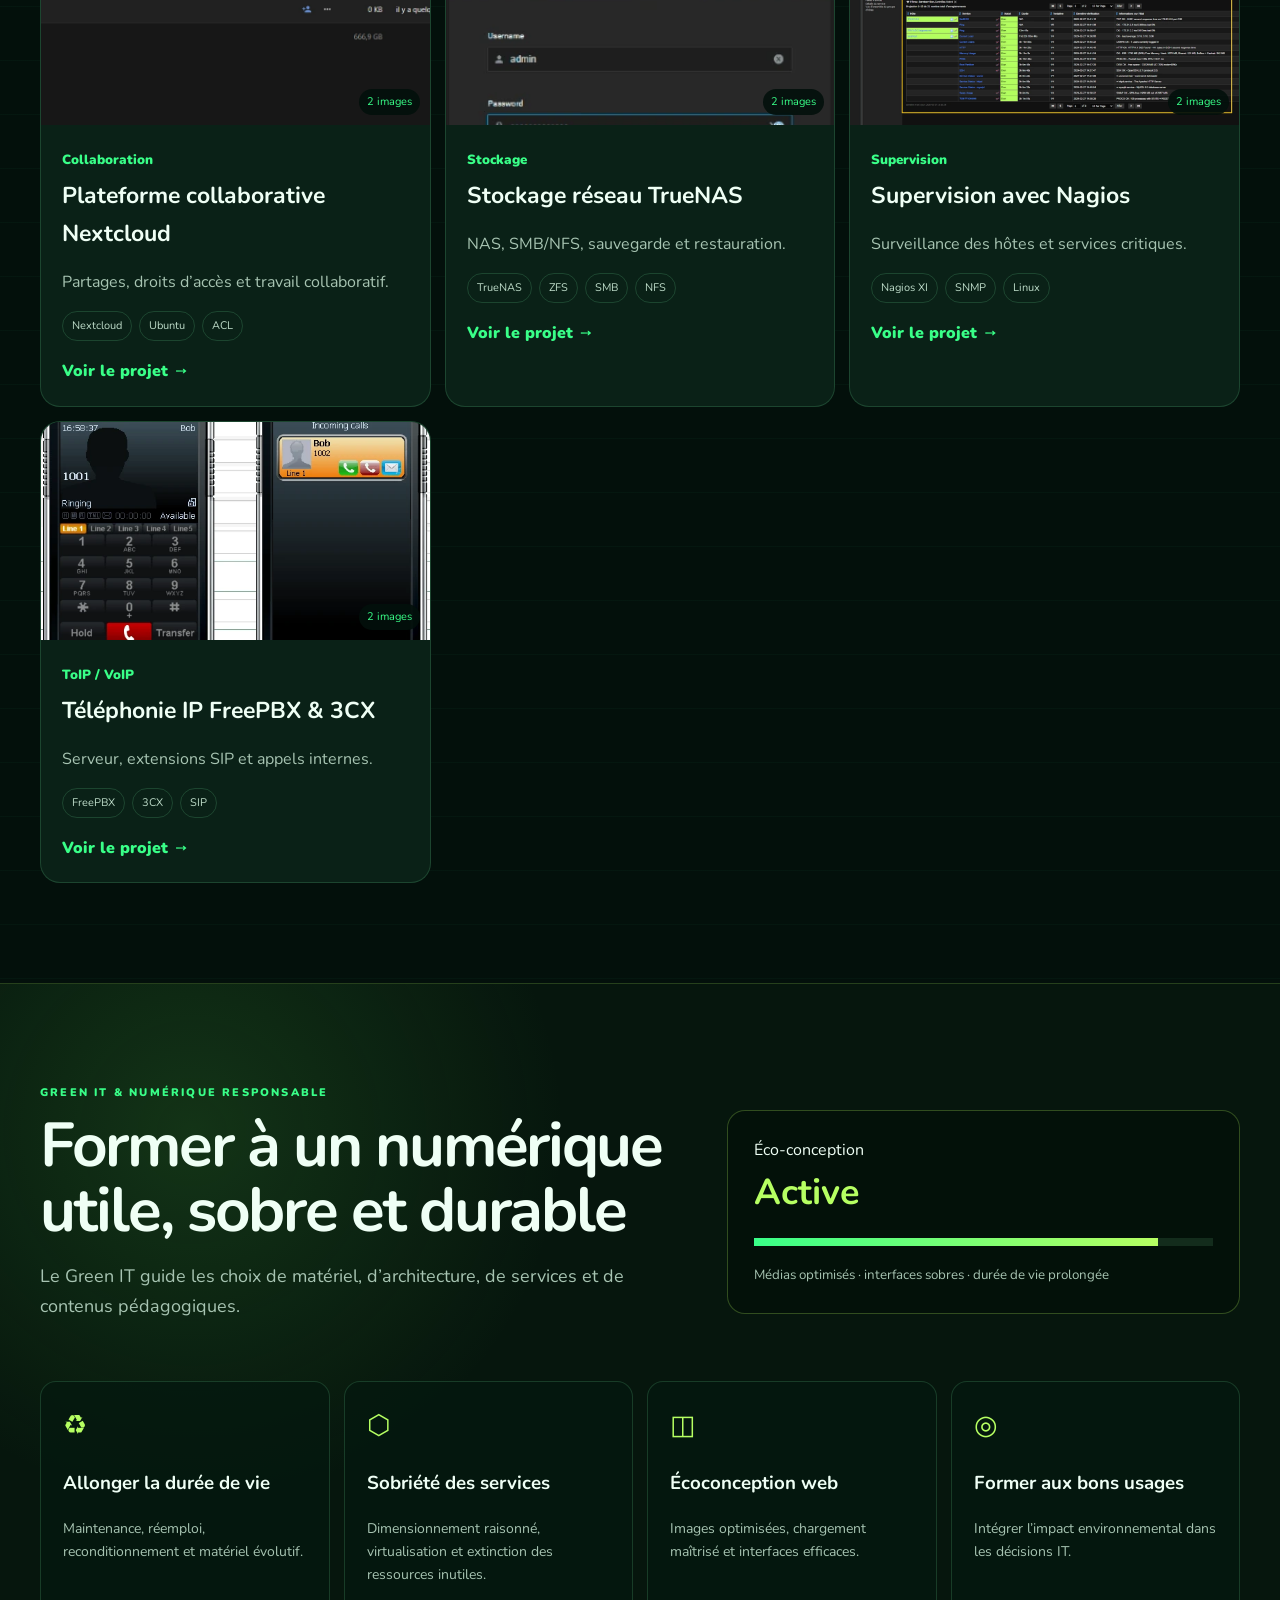
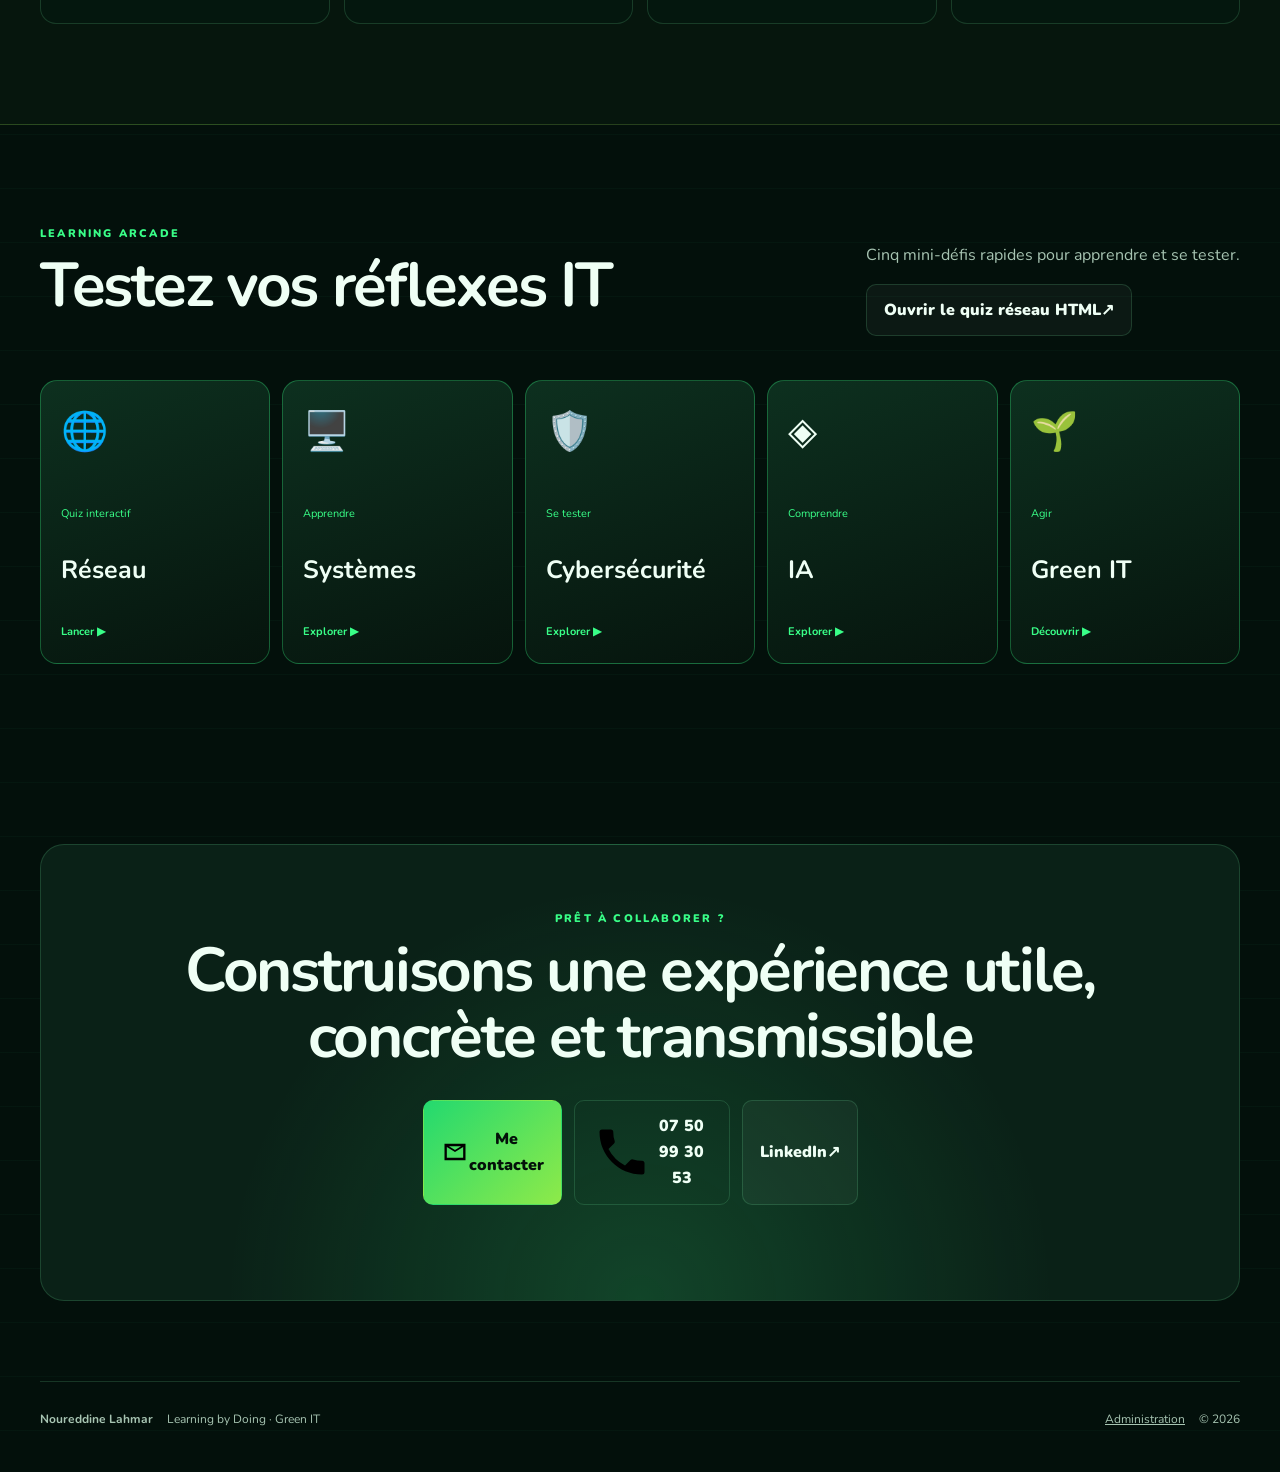
==== commit 3c0ce04c: "Update index.html" ====
--- a/index.html
+++ b/index.html
@@ -1,11 +1,332 @@
-<!doctype html><html lang="fr"><head><meta charset="utf-8"><meta name="viewport" content="width=device-width,initial-scale=1"><meta name="description" content="Portfolio de Noureddine Lahmar, formateur et consultant IT."><meta name="theme-color" content="#03100b"><title>Noureddine Lahmar — IT, pédagogie et Green IT</title><link rel="preconnect" href="https://fonts.googleapis.com"><link rel="preconnect" href="https://fonts.gstatic.com" crossorigin><link href="https://fonts.googleapis.com/css2?family=Nunito:wght@400;600;700;800;900&display=swap" rel="stylesheet"><link rel="stylesheet" href="styles.css"></head><body>
-<a class="skip" href="#contenu">Aller au contenu</a><header><a class="brand" href="#accueil"><span>NL</span><b>Noureddine Lahmar<small>IT · Pédagogie · Green IT</small></b></a><button class="menu" aria-label="Ouvrir le menu">☰</button><nav><a href="#expertises">Expertises</a><a href="#ingenierie">Ingénierie</a><a href="#projets">Projets</a><a href="#green-it">Green IT</a><a href="#jeux">Mini-jeux</a></nav></header>
-<main id="contenu"><section class="hero shell" id="accueil"><div class="hero-copy"><div class="status"><i></i> Disponible pour former, concevoir et accompagner</div><p class="eyebrow">FORMATEUR · CONSULTANT IT · RÉFÉRENT TECHNIQUE</p><h1>Je transforme la technique en <em>compétences concrètes</em></h1><p class="lead">Systèmes, réseaux, cybersécurité, support, automatisation et IA : des environnements proches du réel, conçus pour apprendre en faisant.</p><div class="actions"><a class="button primary" href="#ingenierie">Explorer mon approche</a><a class="button secondary" href="assets/documents/CV-Noureddine-Lahmar.pdf" target="_blank">Voir mon CV ↗</a></div><div class="metrics"><div><strong>6 ans</strong><span>d’expérience IT</span></div><div><strong>Univers</strong><span>HardWare-Systèmes-Réseaux-Cloud Computing-Virtualisation-Sécurité-IA</span></div><div><strong>Pédagogie par le faire</strong><span>On teste et on apprend de nos erreurs.</span></div></div></div><div class="banner"><img src="assets/branding/bandeau-learning-green-it-original.png" alt="Learning by Doing — apprendre, comprendre et agir ensemble"></div></section>
-<section class="section shell" id="expertises"><div class="intro"><p class="eyebrow">COMPÉTENCES MÉTIER</p><h2>Une expertise technique au service de la transmission.</h2><p>Je relie infrastructure, support, sécurité et pédagogie pour rendre l’apprenant autonome face aux situations professionnelles.</p></div><div class="skill-grid" id="skills"></div></section>
-<section class="section engineering-zone" id="ingenierie"><div class="shell"><div class="intro"><p class="eyebrow">INGÉNIERIE PÉDAGOGIQUE</p><h2>Concevoir des expériences qui rendent l’apprenant acteur</h2><p>De l’analyse du besoin jusqu’à l’évaluation, je crée les conditions d’une montée en compétences observable et transférable en entreprise.</p></div><div class="engineering-grid" id="engineering-grid"></div></div></section>
-<section class="section shell" id="projets"><div class="intro"><p class="eyebrow">EXEMPLES DE PROJETS EN FORMATION</p><h2>Des réalisations techniques, documentées et reproductibles</h2><p>Chaque projet est construit comme un laboratoire : contexte, objectifs, mise en œuvre, diagnostic et retour d’expérience.</p></div><div class="project-grid" id="project-grid"></div></section>
-<div id="custom-sections"></div>
-<section class="section green-zone" id="green-it"><div class="shell green-layout"><div><p class="eyebrow">GREEN IT & NUMÉRIQUE RESPONSABLE</p><h2>Former à un numérique utile, sobre et durable</h2><p class="lead-left">Le Green IT guide les choix de matériel, d’architecture, de services et de contenus pédagogiques.</p></div><div class="green-score"><span>ÉCO-CONCEPTION</span><strong>ACTIVE</strong><div><i></i></div><small>Médias optimisés · interfaces sobres · durée de vie prolongée</small></div></div><div class="shell eco-grid"><article><span>♻</span><h3>Allonger la durée de vie</h3><p>Maintenance, réemploi, reconditionnement et matériel évolutif.</p></article><article><span>⬡</span><h3>Sobriété des services</h3><p>Dimensionnement raisonné, virtualisation et extinction des ressources inutiles.</p></article><article><span>◫</span><h3>Écoconception web</h3><p>Images optimisées, chargement maîtrisé et interfaces efficaces.</p></article><article><span>◎</span><h3>Former aux bons usages</h3><p>Intégrer l’impact environnemental dans les décisions IT.</p></article></div></section>
-<section class="section shell" id="jeux"><div class="intro games-head"><div><p class="eyebrow">LEARNING ARCADE</p><h2>Testez vos réflexes IT</h2></div><div><p>Cinq mini-défis rapides pour apprendre et se tester.</p><a class="button secondary" href="quiz-reseau.html">Ouvrir le quiz réseau HTML ↗</a></div></div><div class="game-grid"><a class="game-card" href="quiz-reseau.html"><span>🌐</span><small>QUIZ INTERACTIF</small><h3>Réseau</h3><b>LANCER ▶</b></a><a class="game-card" href="quiz-reseau.html"><span>🖥️</span><small>APPRENDRE</small><h3>Systèmes</h3><b>EXPLORER ▶</b></a><a class="game-card" href="quiz-reseau.html"><span>🛡️</span><small>SE TESTER</small><h3>Cybersec</h3><b>EXPLORER ▶</b></a><a class="game-card" href="quiz-reseau.html"><span>◈</span><small>COMPRENDRE</small><h3>IA</h3><b>EXPLORER ▶</b></a><a class="game-card" href="#green-it"><span>🌱</span><small>AGIR</small><h3>Green IT</h3><b>DÉCOUVRIR ▶</b></a></div></section>
-<section class="contact shell"><p class="eyebrow">PRÊT À COLLABORER ?</p><h2>Construisons une expérience utile, concrète et transmissible</h2><div class="actions center"><a class="button primary" href="mailto:contact@noureddine-lahmar.fr">Me contacter</a><a class="button secondary" href="https://fr.linkedin.com/in/n-lahmar" target="_blank">LinkedIn ↗</a></div></section></main>
-<footer class="shell"><div><b>Noureddine Lahmar</b><span>Learning by Doing · Green IT</span></div><div><a href="admin.html">Administration</a><span>© <span id="year"></span></span></div></footer><div class="modal-backdrop" id="modal" hidden><section class="modal"><button class="close" aria-label="Fermer">×</button><div id="modal-content"></div></section></div><script src="scripts/site.js"></script></body></html>
+<!doctype html>
+<html lang="fr">
+<head>
+  <meta charset="utf-8">
+  <meta name="viewport" content="width=device-width, initial-scale=1">
+  <meta
+    name="description"
+    content="Portfolio de Noureddine Lahmar, formateur, consultant IT et référent technique spécialisé en systèmes, réseaux, cybersécurité, pédagogie et Green IT."
+  >
+  <meta name="theme-color" content="#03100b">
+
+  <title>Noureddine Lahmar — IT, pédagogie et Green IT</title>
+
+  <link rel="preconnect" href="https://fonts.googleapis.com">
+  <link rel="preconnect" href="https://fonts.gstatic.com" crossorigin>
+  <link
+    rel="stylesheet"
+    href="https://fonts.googleapis.com/css2?family=Nunito:wght@400;600;700;800;900&display=swap"
+  >
+  <link rel="stylesheet" href="styles.css">
+</head>
+
+<body>
+  <a class="skip" href="#contenu">Aller au contenu</a>
+
+  <header class="site-header">
+    <a class="brand" href="#accueil" aria-label="Retour à l’accueil">
+      <span aria-hidden="true">NL</span>
+      <b>
+        Noureddine Lahmar
+        <small>IT · Pédagogie · Green IT</small>
+      </b>
+    </a>
+
+    <button
+      class="menu"
+      type="button"
+      aria-label="Ouvrir le menu"
+      aria-controls="navigation"
+      aria-expanded="false"
+    >
+      <span aria-hidden="true">☰</span>
+    </button>
+
+    <nav id="navigation" aria-label="Navigation principale">
+      <a href="#expertises">Expertises</a>
+      <a href="#ingenierie">Ingénierie</a>
+      <a href="#projets">Projets</a>
+      <a href="#green-it">Green IT</a>
+      <a href="#jeux">Mini-jeux</a>
+    </nav>
+  </header>
+
+  <main id="contenu">
+    <section class="hero shell" id="accueil">
+      <div class="hero-copy">
+        <div class="status">
+          <i aria-hidden="true"></i>
+          Disponible pour former, concevoir et accompagner
+        </div>
+
+        <p class="eyebrow">Formateur · Consultant IT · Référent technique</p>
+
+        <h1>
+          Je transforme la technique en
+          <em>compétences concrètes</em>
+        </h1>
+
+        <p class="lead">
+          Systèmes, réseaux, cybersécurité, support, automatisation et IA :
+          des environnements proches du réel, conçus pour apprendre en faisant.
+        </p>
+
+        <div class="actions">
+          <a class="button primary" href="#ingenierie">Explorer mon approche</a>
+          <a
+            class="button secondary"
+            href="assets/documents/CV-Noureddine-Lahmar.pdf"
+            target="_blank"
+            rel="noopener noreferrer"
+          >
+            Voir mon CV
+            <span aria-hidden="true">↗</span>
+          </a>
+        </div>
+
+        <div class="metrics">
+          <div>
+            <strong>6 ans</strong>
+            <span>d’expérience dans l’IT</span>
+          </div>
+
+          <div>
+            <strong>Expertise transverse</strong>
+            <span>
+              Matériel · Systèmes · Réseaux · Cloud · Virtualisation ·
+              Sécurité · IA
+            </span>
+          </div>
+
+          <div>
+            <strong>Pédagogie par le faire</strong>
+            <span>On teste et on apprend de nos erreurs.</span>
+          </div>
+        </div>
+      </div>
+
+      <div class="banner">
+        <img
+          src="assets/branding/bandeau-learning-green-it-original.png"
+          alt="Learning by Doing — apprendre, comprendre et agir ensemble"
+          fetchpriority="high"
+        >
+      </div>
+    </section>
+
+    <section class="section shell" id="expertises">
+      <div class="intro">
+        <p class="eyebrow">Compétences métier</p>
+        <h2>Une expertise technique au service de la transmission</h2>
+        <p>
+          Je relie infrastructure, support, sécurité et pédagogie pour rendre
+          l’apprenant autonome face aux situations professionnelles.
+        </p>
+      </div>
+
+      <div class="skill-grid" id="skills"></div>
+    </section>
+
+    <section class="section engineering-zone" id="ingenierie">
+      <div class="shell">
+        <div class="intro">
+          <p class="eyebrow">Ingénierie pédagogique</p>
+          <h2>Concevoir des expériences qui rendent l’apprenant acteur</h2>
+          <p>
+            De l’analyse du besoin jusqu’à l’évaluation, je crée les conditions
+            d’une montée en compétences observable et transférable en entreprise.
+          </p>
+        </div>
+
+        <div class="engineering-grid" id="engineering-grid"></div>
+      </div>
+    </section>
+
+    <section class="section shell" id="projets">
+      <div class="intro">
+        <p class="eyebrow">Exemples de projets en formation</p>
+        <h2>Des réalisations techniques, documentées et reproductibles</h2>
+        <p>
+          Chaque projet est construit comme un laboratoire : contexte, objectifs,
+          mise en œuvre, diagnostic et retour d’expérience.
+        </p>
+      </div>
+
+      <div class="project-grid" id="project-grid"></div>
+    </section>
+
+    <div id="custom-sections"></div>
+
+    <section class="section green-zone" id="green-it">
+      <div class="shell green-layout">
+        <div>
+          <p class="eyebrow">Green IT & numérique responsable</p>
+          <h2>Former à un numérique utile, sobre et durable</h2>
+          <p class="lead-left">
+            Le Green IT guide les choix de matériel, d’architecture, de services
+            et de contenus pédagogiques.
+          </p>
+        </div>
+
+        <div class="green-score">
+          <span>Éco-conception</span>
+          <strong>Active</strong>
+          <div aria-hidden="true"><i></i></div>
+          <small>
+            Médias optimisés · interfaces sobres · durée de vie prolongée
+          </small>
+        </div>
+      </div>
+
+      <div class="shell eco-grid">
+        <article>
+          <span aria-hidden="true">♻</span>
+          <h3>Allonger la durée de vie</h3>
+          <p>Maintenance, réemploi, reconditionnement et matériel évolutif.</p>
+        </article>
+
+        <article>
+          <span aria-hidden="true">⬡</span>
+          <h3>Sobriété des services</h3>
+          <p>
+            Dimensionnement raisonné, virtualisation et extinction des ressources
+            inutiles.
+          </p>
+        </article>
+
+        <article>
+          <span aria-hidden="true">◫</span>
+          <h3>Écoconception web</h3>
+          <p>Images optimisées, chargement maîtrisé et interfaces efficaces.</p>
+        </article>
+
+        <article>
+          <span aria-hidden="true">◎</span>
+          <h3>Former aux bons usages</h3>
+          <p>Intégrer l’impact environnemental dans les décisions IT.</p>
+        </article>
+      </div>
+    </section>
+
+    <section class="section shell" id="jeux">
+      <div class="intro games-head">
+        <div>
+          <p class="eyebrow">Learning Arcade</p>
+          <h2>Testez vos réflexes IT</h2>
+        </div>
+
+        <div>
+          <p>Cinq mini-défis rapides pour apprendre et se tester.</p>
+          <a class="button secondary" href="quiz-reseau.html">
+            Ouvrir le quiz réseau HTML
+            <span aria-hidden="true">↗</span>
+          </a>
+        </div>
+      </div>
+
+      <div class="game-grid">
+        <a class="game-card" href="quiz-reseau.html">
+          <span aria-hidden="true">🌐</span>
+          <small>Quiz interactif</small>
+          <h3>Réseau</h3>
+          <b>Lancer <span aria-hidden="true">▶</span></b>
+        </a>
+
+        <a class="game-card" href="quiz-reseau.html">
+          <span aria-hidden="true">🖥️</span>
+          <small>Apprendre</small>
+          <h3>Systèmes</h3>
+          <b>Explorer <span aria-hidden="true">▶</span></b>
+        </a>
+
+        <a class="game-card" href="quiz-reseau.html">
+          <span aria-hidden="true">🛡️</span>
+          <small>Se tester</small>
+          <h3>Cybersécurité</h3>
+          <b>Explorer <span aria-hidden="true">▶</span></b>
+        </a>
+
+        <a class="game-card" href="quiz-reseau.html">
+          <span aria-hidden="true">◈</span>
+          <small>Comprendre</small>
+          <h3>IA</h3>
+          <b>Explorer <span aria-hidden="true">▶</span></b>
+        </a>
+
+        <a class="game-card" href="#green-it">
+          <span aria-hidden="true">🌱</span>
+          <small>Agir</small>
+          <h3>Green IT</h3>
+          <b>Découvrir <span aria-hidden="true">▶</span></b>
+        </a>
+      </div>
+    </section>
+
+    <section class="contact shell" aria-labelledby="contact-title">
+      <p class="eyebrow">Prêt à collaborer ?</p>
+      <h2 id="contact-title">
+        Construisons une expérience utile, concrète et transmissible
+      </h2>
+
+      <div class="actions center">
+        <a
+          class="button primary"
+          href="mailto:contact@noureddine-lahmar.fr"
+        >
+          <svg class="button-icon" viewBox="0 0 24 24" aria-hidden="true">
+            <path d="M3 5h18v14H3V5Zm9 7.1L5 7.7V17h14V7.7l-7 4.4ZM6.8 7 12 10.3 17.2 7H6.8Z"/>
+          </svg>
+          Me contacter
+        </a>
+
+        <a
+          class="button phone-button"
+          href="tel:+33750993053"
+          aria-label="Appeler Noureddine Lahmar au 07 50 99 30 53"
+        >
+          <svg class="button-icon" viewBox="0 0 24 24" aria-hidden="true">
+            <path d="M6.6 10.8a15.5 15.5 0 0 0 6.6 6.6l2.2-2.2a1 1 0 0 1 1-.24 11.4 11.4 0 0 0 3.6.58 1 1 0 0 1 1 1V20a1 1 0 0 1-1 1C10.6 21 3 13.4 3 4a1 1 0 0 1 1-1h3.5a1 1 0 0 1 1 1 11.4 11.4 0 0 0 .58 3.6 1 1 0 0 1-.25 1Z"/>
+          </svg>
+          07 50 99 30 53
+        </a>
+
+        <a
+          class="button secondary"
+          href="https://fr.linkedin.com/in/n-lahmar"
+          target="_blank"
+          rel="noopener noreferrer"
+        >
+          LinkedIn
+          <span aria-hidden="true">↗</span>
+        </a>
+      </div>
+    </section>
+  </main>
+
+  <footer class="shell">
+    <div>
+      <b>Noureddine Lahmar</b>
+      <span>Learning by Doing · Green IT</span>
+    </div>
+
+    <div>
+      <a href="admin.html">Administration</a>
+      <span>© <span id="year"></span></span>
+    </div>
+  </footer>
+
+  <div class="modal-backdrop" id="modal" hidden>
+    <section
+      class="modal"
+      role="dialog"
+      aria-modal="true"
+      aria-label="Détail du contenu"
+    >
+      <button class="close" type="button" aria-label="Fermer">×</button>
+      <div id="modal-content"></div>
+    </section>
+  </div>
+
+  <script src="scripts/site.js"></script>
+</body>
+</html>
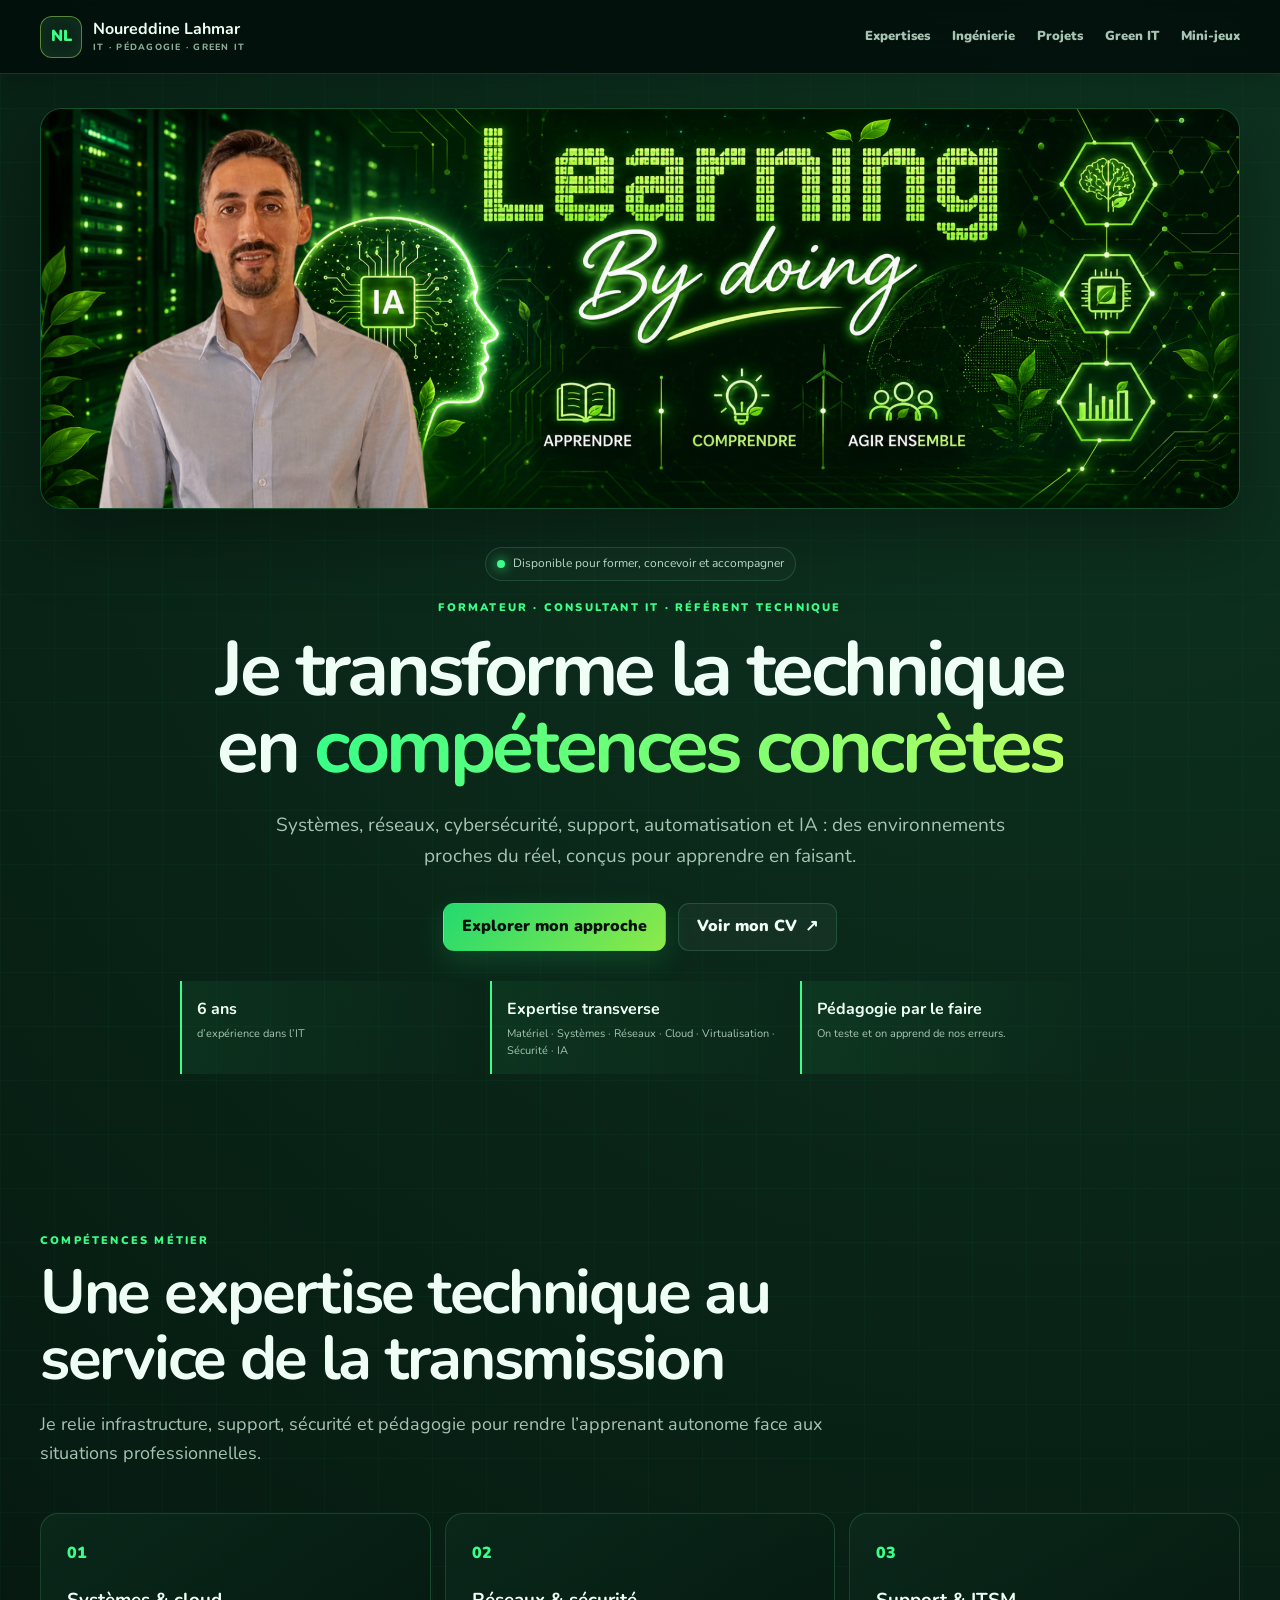
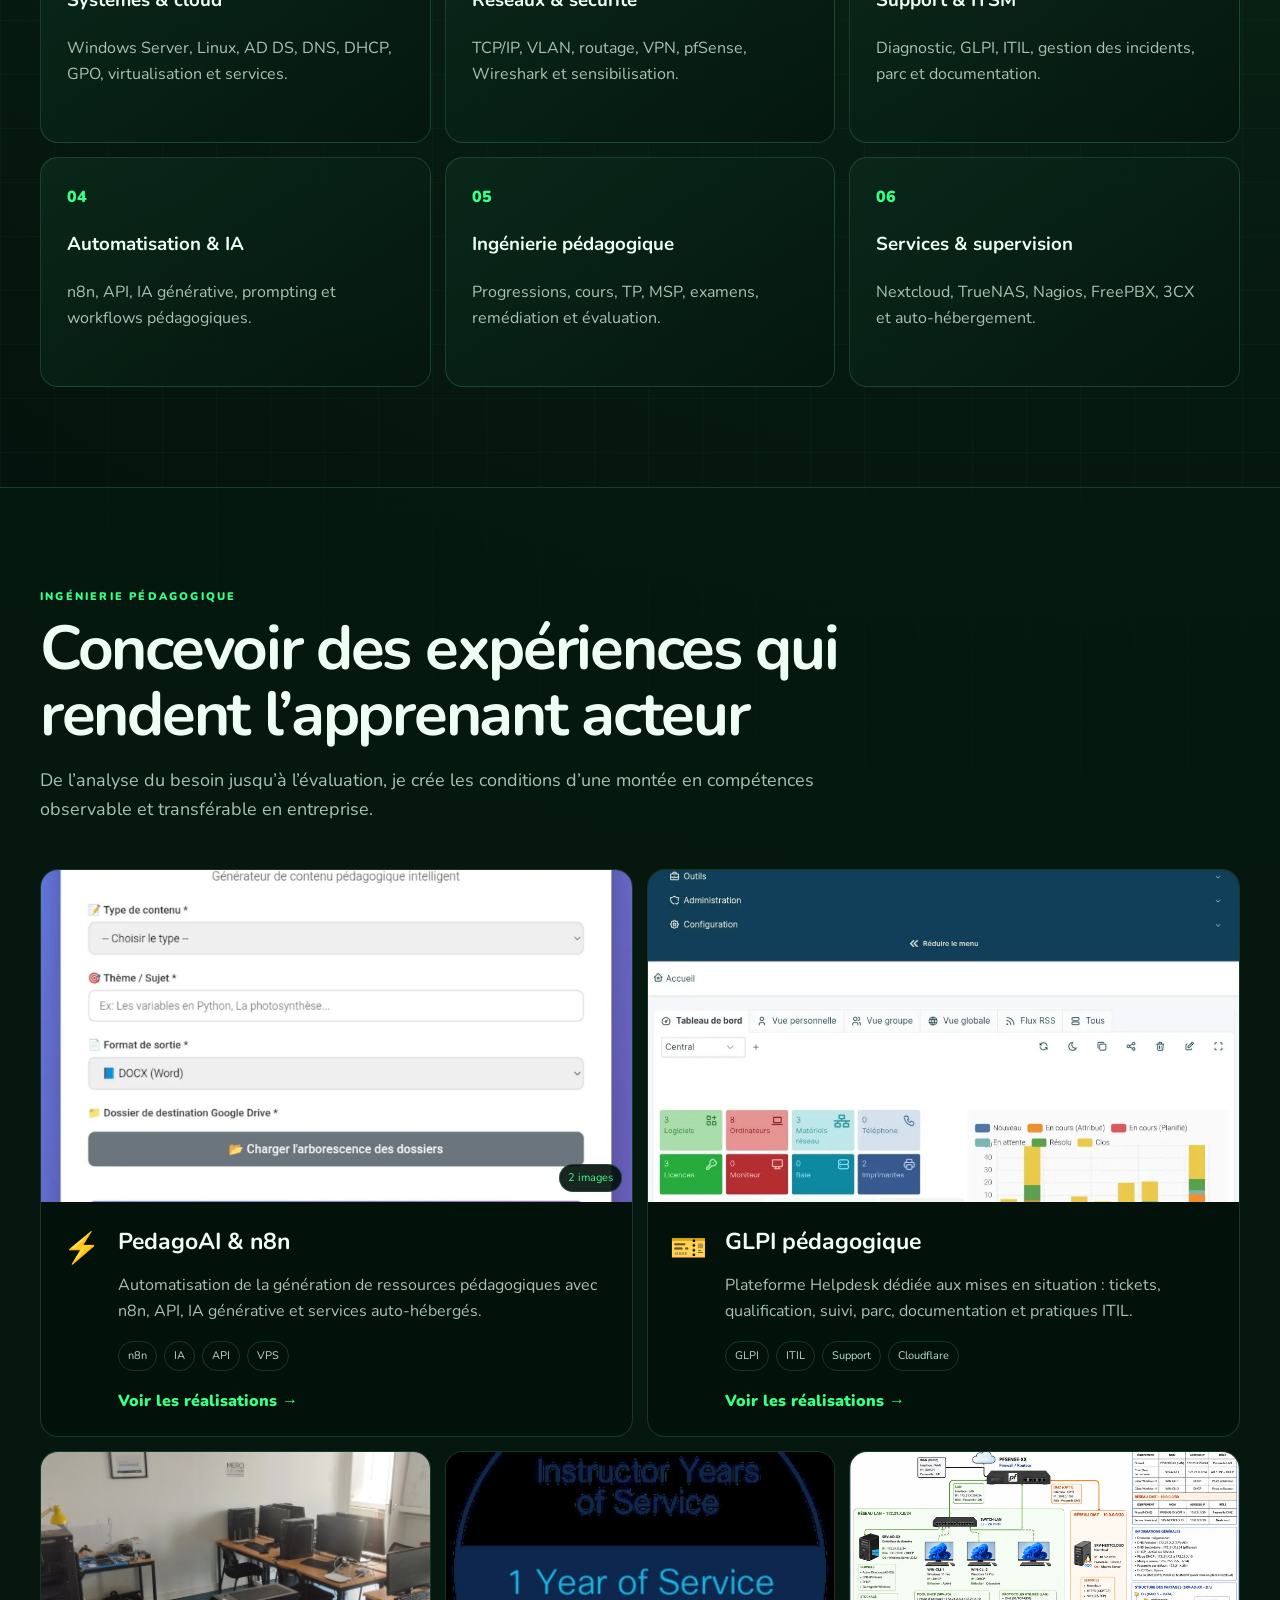
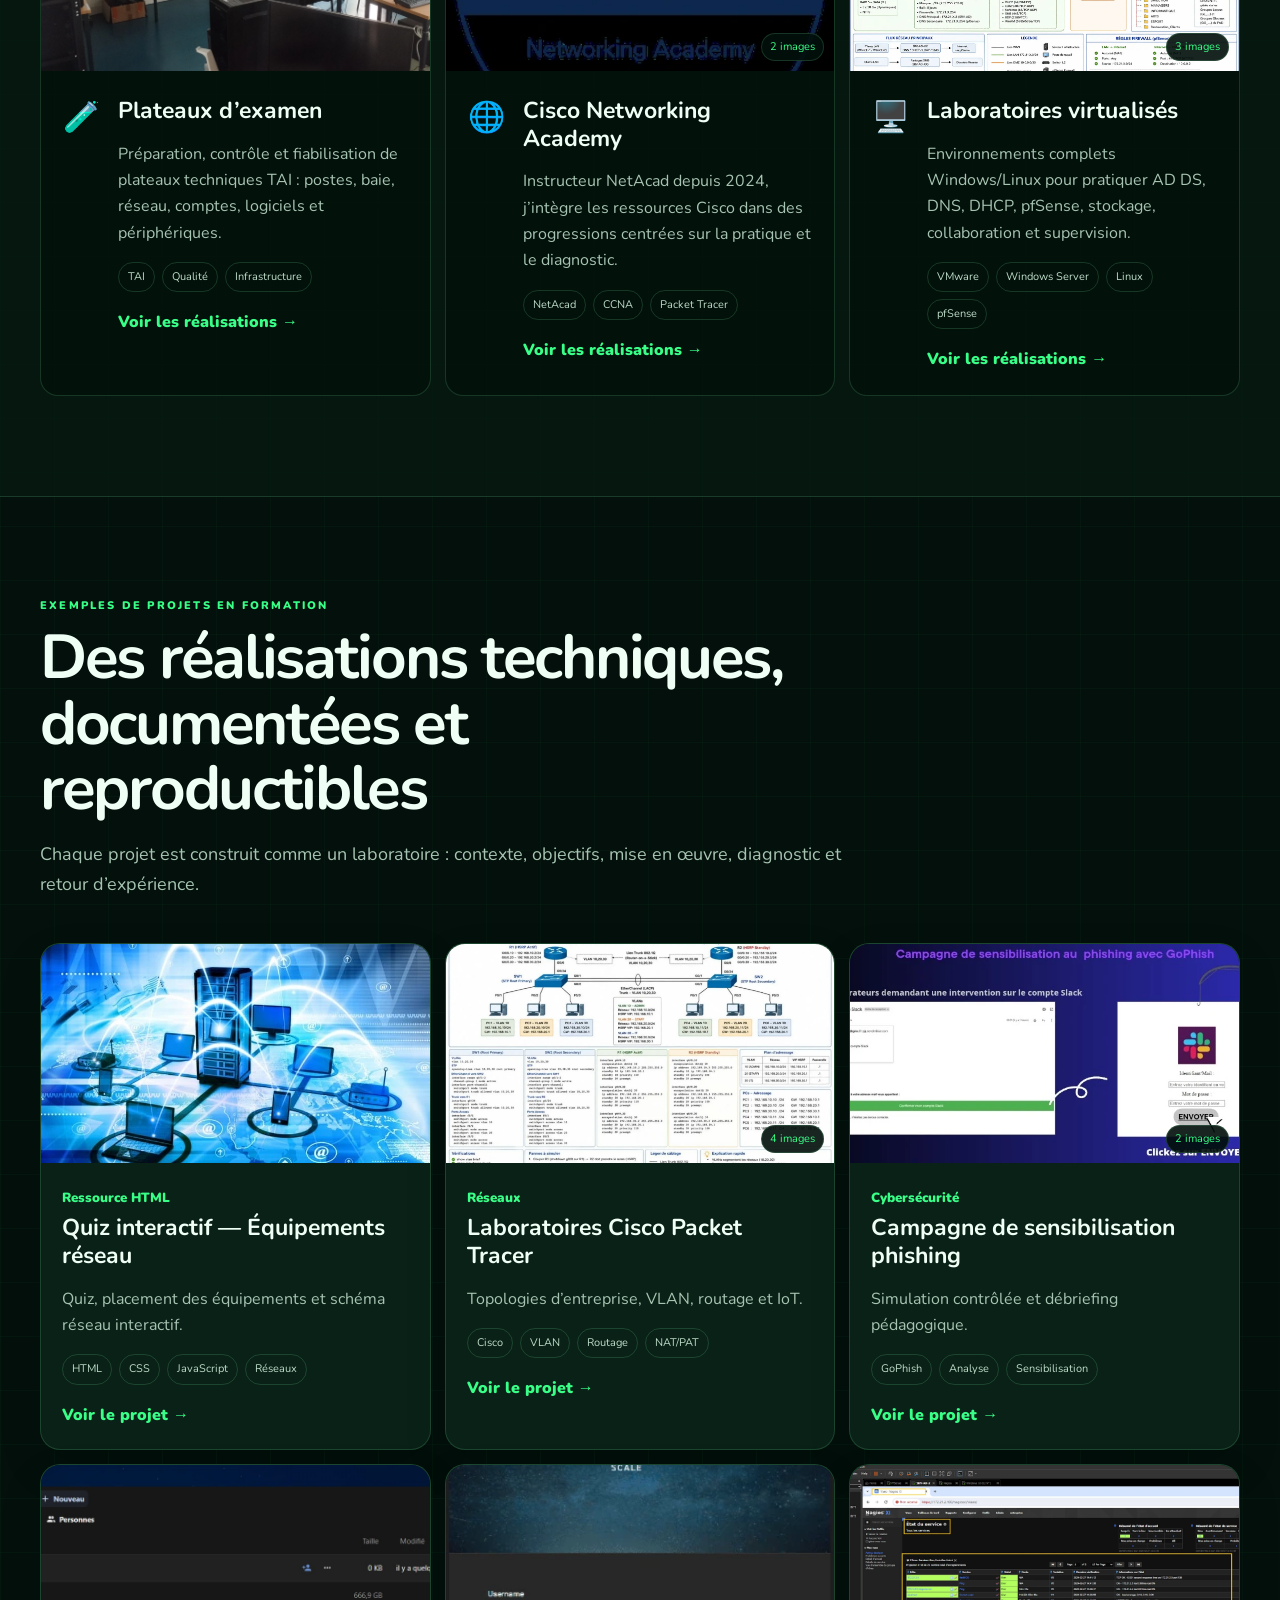
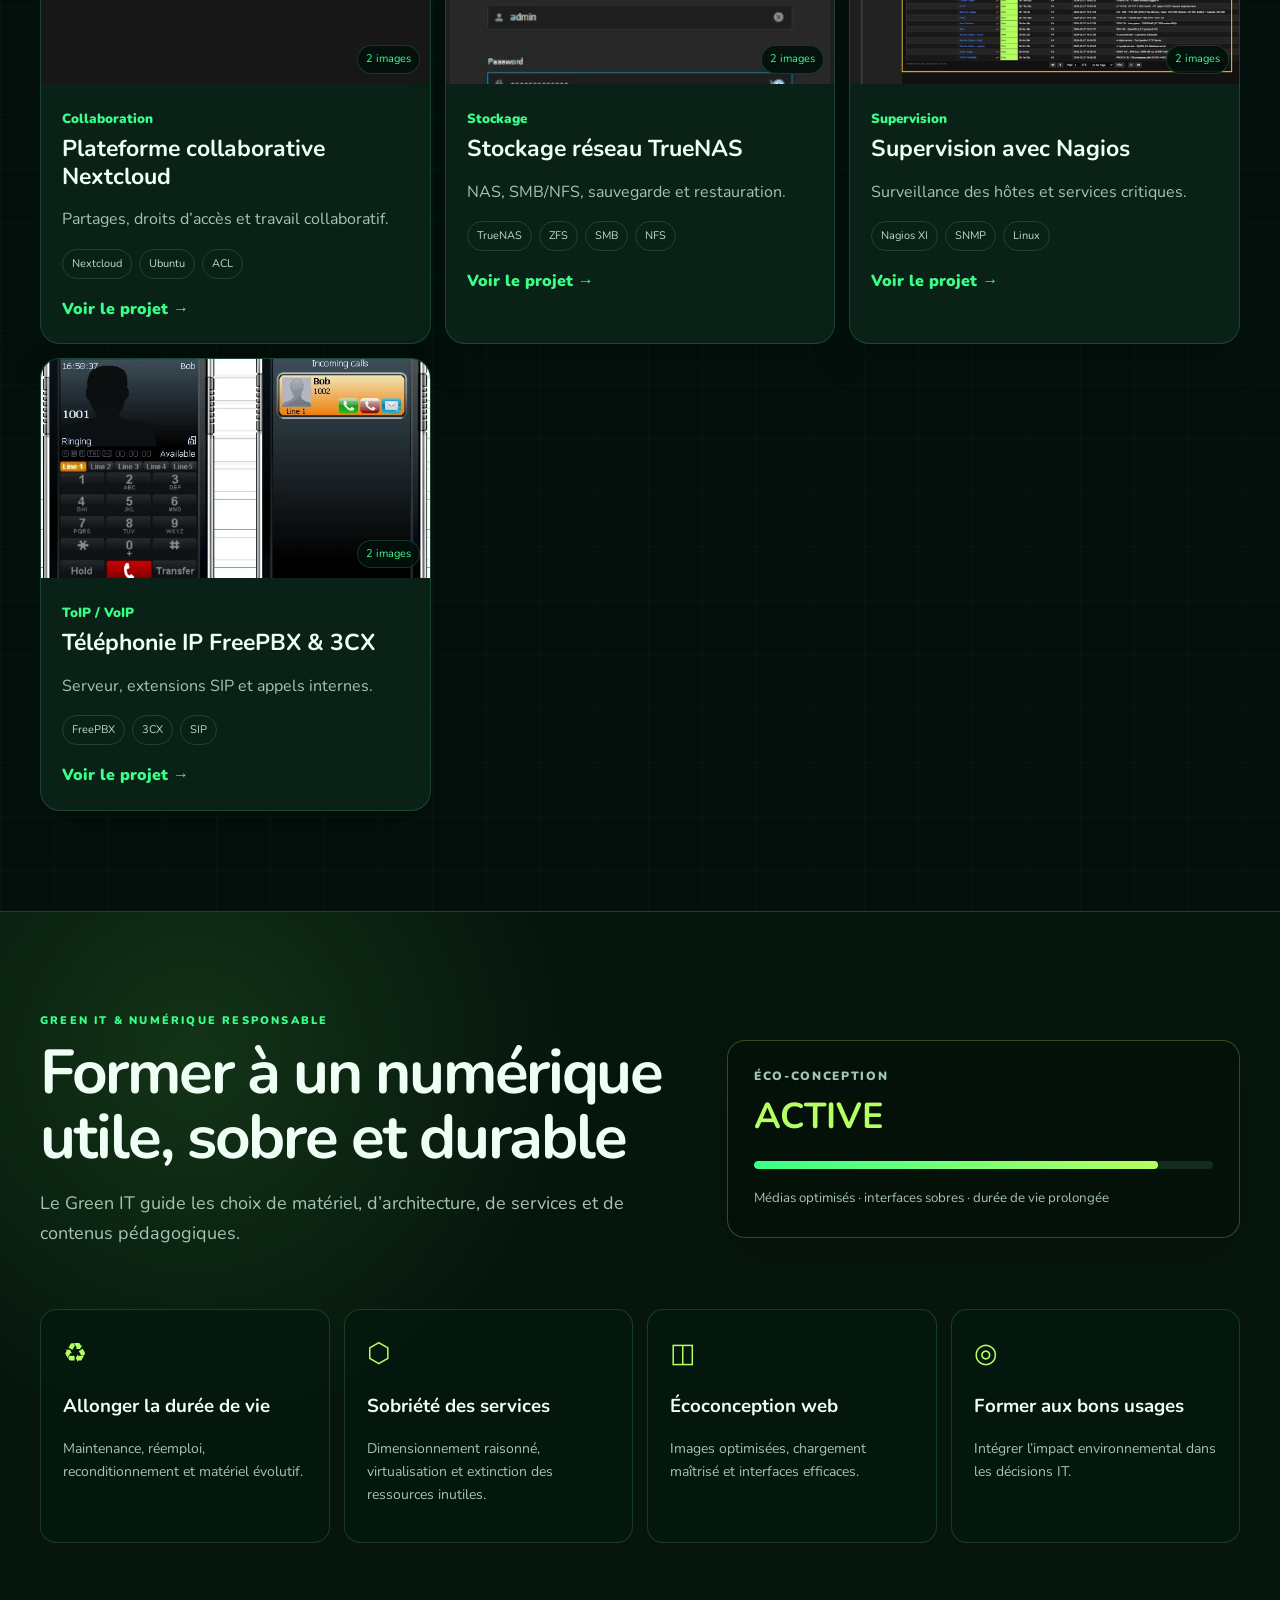
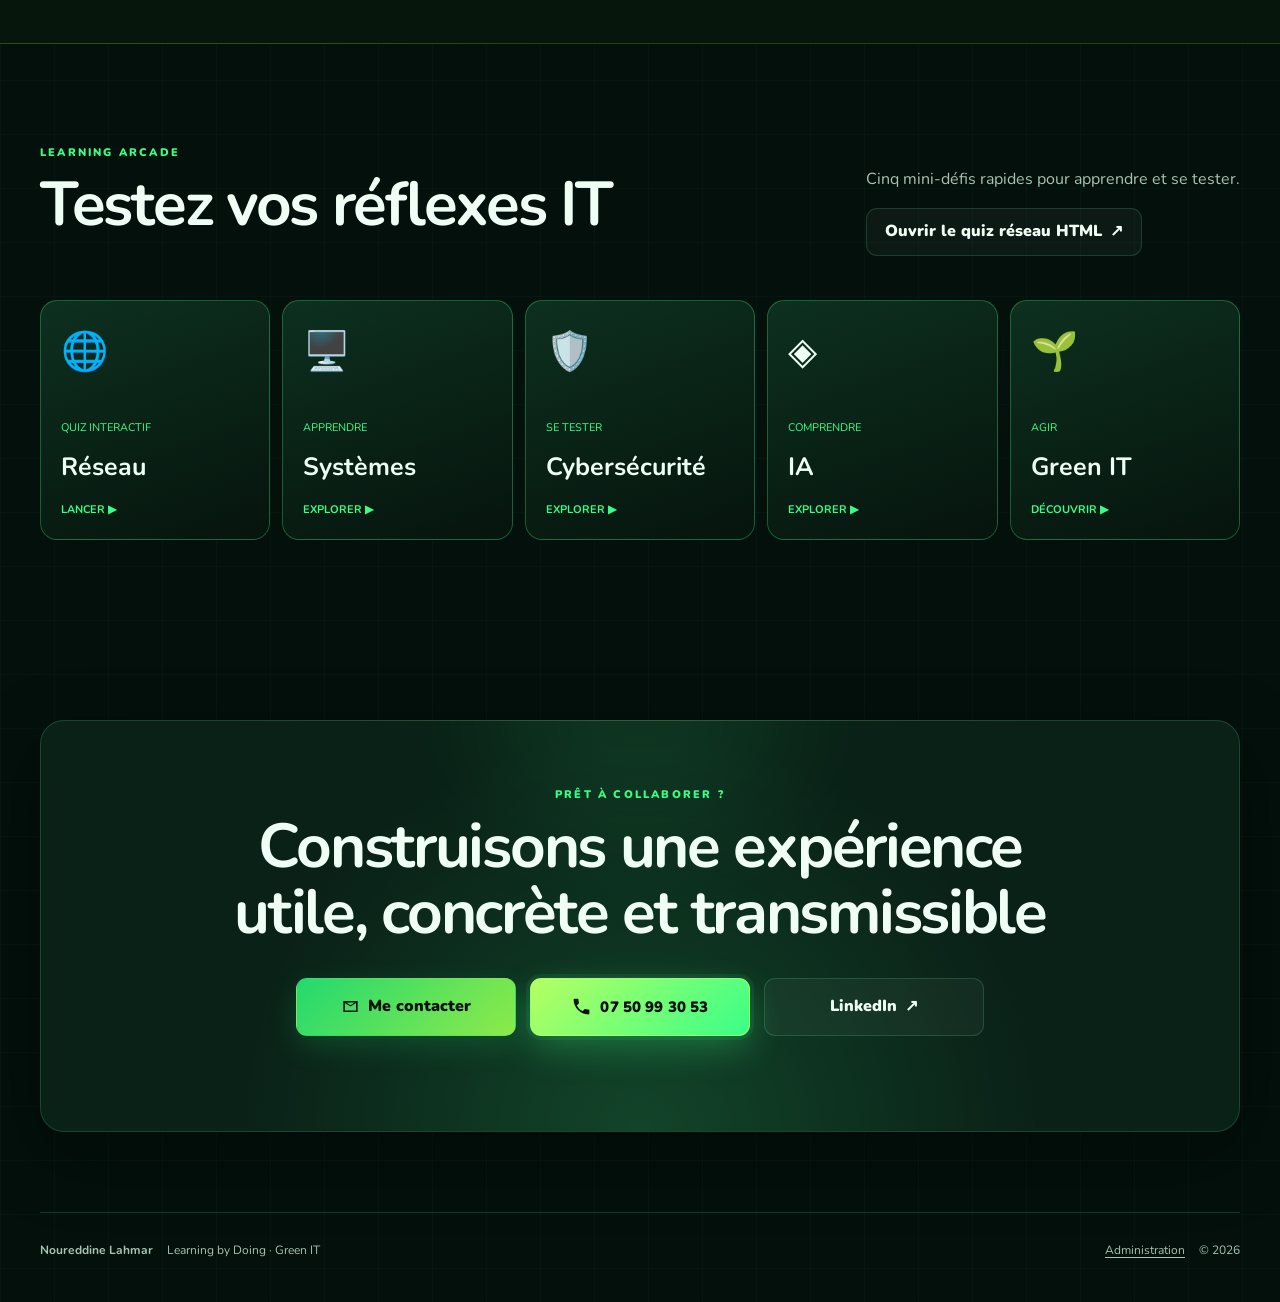
==== commit 9cf70ab8: "Update index.html" ====
--- a/index.html
+++ b/index.html
@@ -17,7 +17,7 @@
     rel="stylesheet"
     href="https://fonts.googleapis.com/css2?family=Nunito:wght@400;600;700;800;900&display=swap"
   >
-  <link rel="stylesheet" href="styles.css">
+  <link rel="stylesheet" href="./styles.css?v=5">
 </head>
 
 <body>
--- a/styles.css
+++ b/styles.css
@@ -1,3 +1,1271 @@
-:root{--bg:#03100b;--panel:#0a2117;--text:#effff5;--muted:#a7c4b2;--green:#39ff88;--lime:#b6ff62;--line:rgb(123 255 171 / 16%);--max:1200px}*{box-sizing:border-box}html{scroll-behavior:smooth;scroll-padding-top:88px}body{margin:0;background:radial-gradient(circle at 85% 3%,rgb(36 121 73 / 35%),transparent 31%),linear-gradient(rgb(57 255 136 / 3%) 1px,transparent 1px),#03100b;background-size:auto,54px 54px;color:var(--text);font-family:Nunito,Arial,sans-serif;line-height:1.65}body.locked{overflow:hidden}a{color:inherit}button,input,textarea{font:inherit}.shell{width:min(calc(100% - 32px),var(--max));margin:auto}.skip{position:fixed;z-index:100;top:10px;left:10px;padding:8px;background:var(--green);color:#02130a;transform:translateY(-150%)}.skip:focus{transform:none}header{position:sticky;z-index:40;top:0;display:flex;align-items:center;justify-content:space-between;height:74px;padding-inline:max(20px,calc((100vw - var(--max))/2));border-bottom:1px solid var(--line);background:rgb(3 16 11 / 92%);backdrop-filter:blur(18px)}.brand{display:flex;align-items:center;gap:11px;text-decoration:none}.brand>span{display:grid;width:42px;height:42px;border:1px solid rgb(182 255 98 / 45%);border-radius:12px;background:#0d2519;color:var(--green);font-weight:1000;place-items:center}.brand b,.brand small{display:block}.brand small{color:#7ba38a;font-size:9px;letter-spacing:.14em}header nav{display:flex;gap:22px}header nav a{color:var(--muted);font-size:13px;font-weight:900;text-decoration:none}header nav a:hover{color:var(--green)}.menu{display:none;border:0;background:none;color:#fff;font-size:26px}.eyebrow{margin:0;color:var(--green);font-size:11px;font-weight:1000;letter-spacing:.2em;text-transform:uppercase}.hero{display:flex;flex-direction:column;gap:38px;padding-block:34px 58px}.hero-copy{width:min(100%,920px);margin:auto;text-align:center}.status{display:inline-flex;align-items:center;gap:8px;margin-bottom:18px;padding:6px 11px;border:1px solid var(--line);border-radius:999px;color:#b9d8c4;font-size:12px}.status i{width:8px;height:8px;border-radius:50%;background:var(--green);box-shadow:0 0 12px var(--green)}h1{margin:14px auto 24px;font-size:clamp(47px,6vw,78px);line-height:1.01;letter-spacing:-.047em}.hero h1 em{color:transparent;background:linear-gradient(90deg,var(--green),var(--lime));background-clip:text;font-style:normal}.lead{max-width:760px;margin:auto;color:var(--muted);font-size:19px}.actions{display:flex;flex-wrap:wrap;gap:12px;margin:30px 0}.hero .actions,.center{justify-content:center}.button{display:inline-flex;align-items:center;justify-content:center;padding:12px 17px;border:1px solid var(--line);border-radius:10px;font-weight:1000;text-decoration:none;cursor:pointer}.primary{border-color:transparent;background:linear-gradient(135deg,#23d96f,#8eea49);color:#031109}.secondary{background:rgb(255 255 255 / 4%);color:var(--text)}.danger{border-color:#ff717155;background:#ff505018;color:#ff9c9c}.metrics{display:grid;grid-template-columns:repeat(3,1fr);gap:10px;text-align:left}.metrics div{padding:13px;border-left:2px solid var(--green);background:linear-gradient(90deg,rgb(57 255 136 / 6%),transparent)}.metrics strong,.metrics span{display:block}.metrics span{color:var(--muted);font-size:11px}.banner{order:-1;overflow:hidden;border:1px solid #39ff8838;border-radius:22px;box-shadow:0 28px 80px #000}.banner img{display:block;width:100%}.section{padding-block:100px}.intro{max-width:820px;margin-bottom:44px}.intro h2,.contact h2,.green-layout h2{margin:10px 0 18px;font-size:clamp(37px,5vw,62px);line-height:1.06;letter-spacing:-.037em}.intro>p:last-child,.lead-left{color:var(--muted);font-size:18px}.skill-grid,.project-grid{display:grid;grid-template-columns:repeat(3,1fr);gap:14px}.skill-card{min-height:230px;padding:26px;border:1px solid var(--line);border-radius:18px;background:linear-gradient(145deg,#0b291be0,#05170fe0)}.skill-card>span,.project-content small{color:var(--green);font-weight:1000}.skill-card p,.project-content p,.engineering-card p{color:var(--muted)}.engineering-zone{border-block:1px solid var(--line);background:#061a11bf}.engineering-grid{display:grid;grid-template-columns:repeat(6,1fr);gap:14px}.engineering-card{overflow:hidden;grid-column:span 2;border:1px solid var(--line);border-radius:18px;background:#04110bb3}.engineering-card:nth-child(-n+2){grid-column:span 3}.media{position:relative;display:block;width:100%;padding:0;border:0;background:#06140d;cursor:pointer}.media img{display:block;width:100%;aspect-ratio:16/9;object-fit:cover}.media>span{position:absolute;right:10px;bottom:10px;padding:4px 8px;border-radius:999px;background:#03100be8;color:var(--green);font-size:11px}.engineering-body{display:flex;gap:18px;padding:22px}.icon{font-size:30px}.engineering-body h3,.project-content h3{margin:4px 0 8px;font-size:23px}.tags{display:flex;flex-wrap:wrap;gap:7px}.tags span{padding:5px 9px;border:1px solid var(--line);border-radius:999px;color:#bddbc8;font-size:11px}.text-button{margin-top:17px;padding:0;border:0;background:none;color:var(--green);font-weight:1000;cursor:pointer}.project-card{overflow:hidden;border:1px solid var(--line);border-radius:20px;background:var(--panel)}.project-content{padding:21px}.green-zone{border-block:1px solid #b6ff622e;background:radial-gradient(circle at 15% 20%,#3f99383a,transparent 30%),#06160d}.green-layout{display:grid;grid-template-columns:1.1fr .9fr;align-items:center;gap:60px}.green-score{padding:26px;border:1px solid #b6ff6240;border-radius:18px;background:#031009bf}.green-score>span,.green-score>strong{display:block}.green-score>strong{color:var(--lime);font-size:36px}.green-score>div{height:8px;margin:15px 0;background:#132c1c}.green-score i{display:block;width:88%;height:100%;background:linear-gradient(90deg,var(--green),var(--lime))}.green-score small{color:var(--muted)}.eco-grid{display:grid;grid-template-columns:repeat(4,1fr);gap:14px;margin-top:42px}.eco-grid article{padding:22px;border:1px solid var(--line);border-radius:16px;background:#05190fbf}.eco-grid article>span{color:var(--lime);font-size:27px}.eco-grid p{color:var(--muted);font-size:14px}.games-head{display:flex;max-width:none;align-items:end;justify-content:space-between;gap:40px}.games-head>div:last-child{max-width:430px;color:var(--muted)}.game-grid{display:grid;grid-template-columns:repeat(5,1fr);gap:12px}.game-card{min-height:240px;padding:20px;border:1px solid #39ff884d;border-radius:17px;background:linear-gradient(160deg,#0d301f,#06140d);text-decoration:none}.game-card>span{display:block;margin-bottom:35px;font-size:38px}.game-card small,.game-card b{color:var(--green);font-size:11px}.game-card h3{font-size:25px}.custom>img{width:100%;max-height:500px;border-radius:20px;object-fit:cover}.contact{margin-block:80px;padding:65px 28px;border:1px solid var(--line);border-radius:24px;background:radial-gradient(circle at 50% 100%,#39ff8829,transparent 55%),var(--panel);text-align:center}footer{display:flex;justify-content:space-between;padding-block:28px 42px;border-top:1px solid var(--line);color:var(--muted);font-size:12px}footer>div{display:flex;gap:14px}.modal-backdrop{position:fixed;z-index:70;inset:0;display:grid;overflow:auto;padding:25px 16px;background:#000804f0;place-items:center}.modal-backdrop[hidden]{display:none}.modal{position:relative;width:min(880px,100%);margin:auto;padding:36px;border:1px solid #39ff883d;border-radius:22px;background:#071b12}.close{position:absolute;z-index:2;top:12px;right:15px;width:39px;height:39px;border:1px solid var(--line);border-radius:50%;background:#071b12;color:#fff;font-size:25px;cursor:pointer}.gallery{display:grid;grid-template-columns:repeat(2,1fr);gap:12px;margin-bottom:25px}.gallery a:only-child{grid-column:1/-1}.gallery img{display:block;width:100%;aspect-ratio:16/10;border-radius:14px;object-fit:cover}.modal h2{font-size:clamp(34px,5vw,54px);line-height:1.06}.modal>p{color:var(--muted)}.modal-link{margin-top:25px}
-.admin-shell{width:min(calc(100% - 32px),1200px);margin:auto;padding-block:55px}.admin-heading{display:flex;align-items:end;justify-content:space-between;gap:30px}.admin-heading h1{margin:5px 0}.tabs{display:flex;gap:8px;margin:30px 0;padding:6px;border:1px solid var(--line);border-radius:14px;background:#06150e}.tabs button{padding:10px 18px;border:0;border-radius:9px;background:none;color:var(--muted);font-weight:1000;cursor:pointer}.tabs button.active{background:#39ff881f;color:var(--green)}.admin-panel,.admin-help{padding:27px;border:1px solid var(--line);border-radius:18px;background:#071d12b8}.admin-help{margin-top:25px}.admin-help li{margin:9px 0}.admin-help p{color:var(--muted)}.panel-head{display:flex;align-items:center;justify-content:space-between}.admin-item{display:grid;grid-template-columns:140px 1fr auto;align-items:center;gap:20px;margin-top:12px;padding:14px;border:1px solid var(--line);border-radius:14px;background:#06150e}.thumb{display:grid;overflow:hidden;height:90px;border-radius:10px;background:#0b2b1c;place-items:center}.thumb img{width:100%;height:100%;object-fit:cover}.admin-item h3{margin:3px 0}.admin-item p{margin:3px 0;color:var(--muted);font-size:13px}.admin-item small{color:var(--green)}.admin-item b{display:inline-block;margin-top:6px;padding:3px 8px;border-radius:999px;background:#303a34;color:#bbb;font-size:10px}.admin-item b.online{background:#39ff8824;color:var(--green)}.item-actions{display:flex;gap:8px}.editor label{display:grid;gap:6px;margin-bottom:14px}.form-row{display:grid;grid-template-columns:1fr 1fr;gap:12px}input,textarea{width:100%;padding:11px;border:1px solid var(--line);border-radius:9px;background:#03120b;color:#fff}.check{display:flex!important;grid-template-columns:auto 1fr;align-items:center}.check input{width:18px}.empty{text-align:center;color:var(--muted)}
-@media(max-width:1000px){.skill-grid,.project-grid{grid-template-columns:repeat(2,1fr)}.engineering-grid{grid-template-columns:1fr 1fr}.engineering-card{grid-column:span 1!important}.game-grid{grid-template-columns:repeat(3,1fr)}.eco-grid{grid-template-columns:repeat(2,1fr)}}@media(max-width:760px){header{padding-inline:16px}.menu{display:block}header nav{position:absolute;top:74px;right:0;left:0;display:none;flex-direction:column;padding:18px;background:#03120b}header nav.open{display:flex}.metrics,.skill-grid,.project-grid,.engineering-grid,.form-row{grid-template-columns:1fr}.game-grid{grid-template-columns:1fr 1fr}.green-layout,.games-head,.admin-heading{display:block}.eco-grid{grid-template-columns:1fr}.section{padding-block:75px}.admin-item{grid-template-columns:90px 1fr}.item-actions{grid-column:1/-1}.gallery{grid-template-columns:1fr}footer{display:block}}@media(max-width:480px){.game-grid{grid-template-columns:1fr}.hero h1{font-size:42px}}
+:root {
+  --bg: #03100b;
+  --bg-soft: #06170f;
+  --panel: #0a2117;
+  --panel-strong: #0c2a1c;
+  --text: #effff5;
+  --muted: #a7c4b2;
+  --green: #39ff88;
+  --green-dark: #14c965;
+  --lime: #b6ff62;
+  --line: rgb(123 255 171 / 16%);
+  --line-strong: rgb(123 255 171 / 34%);
+  --shadow: 0 24px 70px rgb(0 0 0 / 35%);
+  --radius-sm: 12px;
+  --radius-md: 18px;
+  --radius-lg: 24px;
+  --max: 1200px;
+}
+
+*,
+*::before,
+*::after {
+  box-sizing: border-box;
+}
+
+html {
+  scroll-behavior: smooth;
+  scroll-padding-top: 88px;
+}
+
+body {
+  min-width: 320px;
+  margin: 0;
+  color: var(--text);
+  background:
+    radial-gradient(circle at 85% 3%, rgb(36 121 73 / 35%), transparent 31%),
+    linear-gradient(rgb(57 255 136 / 3%) 1px, transparent 1px),
+    linear-gradient(90deg, rgb(57 255 136 / 3%) 1px, transparent 1px),
+    var(--bg);
+  background-size: auto, 54px 54px, 54px 54px, auto;
+  font-family: "Nunito", Arial, sans-serif;
+  line-height: 1.65;
+  text-rendering: optimizeLegibility;
+}
+
+body.locked {
+  overflow: hidden;
+}
+
+img {
+  max-width: 100%;
+}
+
+a {
+  color: inherit;
+}
+
+button,
+input,
+textarea {
+  font: inherit;
+}
+
+button,
+a {
+  -webkit-tap-highlight-color: transparent;
+}
+
+:focus-visible {
+  outline: 3px solid var(--lime);
+  outline-offset: 4px;
+}
+
+.shell {
+  width: min(calc(100% - 32px), var(--max));
+  margin-inline: auto;
+}
+
+.skip {
+  position: fixed;
+  z-index: 100;
+  top: 10px;
+  left: 10px;
+  padding: 9px 13px;
+  border-radius: 8px;
+  color: #02130a;
+  background: var(--green);
+  font-weight: 900;
+  text-decoration: none;
+  transform: translateY(-160%);
+  transition: transform 0.2s ease;
+}
+
+.skip:focus {
+  transform: none;
+}
+
+/* Navigation */
+
+.site-header {
+  position: sticky;
+  z-index: 40;
+  top: 0;
+  display: flex;
+  align-items: center;
+  justify-content: space-between;
+  min-height: 74px;
+  padding-inline: max(20px, calc((100vw - var(--max)) / 2));
+  border-bottom: 1px solid var(--line);
+  background: rgb(3 16 11 / 92%);
+  box-shadow: 0 8px 30px rgb(0 0 0 / 16%);
+  backdrop-filter: blur(18px);
+}
+
+.brand {
+  display: flex;
+  align-items: center;
+  gap: 11px;
+  text-decoration: none;
+}
+
+.brand > span {
+  display: grid;
+  width: 42px;
+  height: 42px;
+  border: 1px solid rgb(182 255 98 / 45%);
+  border-radius: 12px;
+  color: var(--green);
+  background: #0d2519;
+  box-shadow: inset 0 0 18px rgb(57 255 136 / 6%);
+  font-weight: 900;
+  place-items: center;
+}
+
+.brand b,
+.brand small {
+  display: block;
+}
+
+.brand b {
+  line-height: 1.25;
+}
+
+.brand small {
+  margin-top: 3px;
+  color: #8bab96;
+  font-size: 9px;
+  font-weight: 800;
+  letter-spacing: 0.14em;
+  text-transform: uppercase;
+}
+
+.site-header nav {
+  display: flex;
+  align-items: center;
+  gap: 22px;
+}
+
+.site-header nav a {
+  position: relative;
+  color: var(--muted);
+  font-size: 13px;
+  font-weight: 900;
+  text-decoration: none;
+  transition: color 0.2s ease;
+}
+
+.site-header nav a::after {
+  position: absolute;
+  right: 0;
+  bottom: -7px;
+  left: 0;
+  height: 2px;
+  border-radius: 999px;
+  background: var(--green);
+  content: "";
+  transform: scaleX(0);
+  transition: transform 0.2s ease;
+}
+
+.site-header nav a:hover {
+  color: var(--green);
+}
+
+.site-header nav a:hover::after {
+  transform: scaleX(1);
+}
+
+.menu {
+  display: none;
+  width: 44px;
+  height: 44px;
+  border: 1px solid var(--line);
+  border-radius: 12px;
+  color: var(--text);
+  background: rgb(255 255 255 / 4%);
+  font-size: 25px;
+  cursor: pointer;
+}
+
+/* Éléments communs */
+
+.eyebrow {
+  margin: 0;
+  color: var(--green);
+  font-size: 11px;
+  font-weight: 900;
+  letter-spacing: 0.2em;
+  text-transform: uppercase;
+}
+
+.section {
+  padding-block: 100px;
+}
+
+.intro {
+  max-width: 820px;
+  margin-bottom: 44px;
+}
+
+.intro h2,
+.contact h2,
+.green-layout h2 {
+  margin: 10px 0 18px;
+  font-size: clamp(37px, 5vw, 62px);
+  line-height: 1.06;
+  letter-spacing: -0.037em;
+}
+
+.intro > p:last-child,
+.lead-left {
+  color: var(--muted);
+  font-size: 18px;
+}
+
+.actions {
+  display: flex;
+  flex-wrap: wrap;
+  gap: 12px;
+  margin: 30px 0;
+}
+
+.hero .actions,
+.center {
+  justify-content: center;
+}
+
+.button {
+  display: inline-flex;
+  align-items: center;
+  justify-content: center;
+  gap: 8px;
+  min-height: 48px;
+  padding: 12px 18px;
+  border: 1px solid var(--line);
+  border-radius: 11px;
+  font-weight: 900;
+  line-height: 1.2;
+  text-decoration: none;
+  cursor: pointer;
+  transition:
+    border-color 0.2s ease,
+    box-shadow 0.2s ease,
+    color 0.2s ease,
+    transform 0.2s ease;
+}
+
+.button:hover {
+  transform: translateY(-2px);
+}
+
+.primary {
+  border-color: transparent;
+  color: #031109;
+  background: linear-gradient(135deg, #23d96f, #8eea49);
+  box-shadow: 0 10px 28px rgb(35 217 111 / 18%);
+}
+
+.primary:hover {
+  box-shadow: 0 14px 34px rgb(35 217 111 / 30%);
+}
+
+.secondary {
+  color: var(--text);
+  background: rgb(255 255 255 / 4%);
+}
+
+.secondary:hover {
+  border-color: var(--line-strong);
+  color: var(--green);
+  background: rgb(57 255 136 / 7%);
+}
+
+.danger {
+  border-color: #ff717155;
+  color: #ff9c9c;
+  background: #ff505018;
+}
+
+.button-icon {
+  width: 19px;
+  height: 19px;
+  fill: currentColor;
+  flex: 0 0 auto;
+}
+
+/* Accueil */
+
+.hero {
+  display: flex;
+  flex-direction: column;
+  gap: 38px;
+  padding-block: 34px 58px;
+}
+
+.hero-copy {
+  width: min(100%, 920px);
+  margin-inline: auto;
+  text-align: center;
+}
+
+.status {
+  display: inline-flex;
+  align-items: center;
+  gap: 8px;
+  margin-bottom: 18px;
+  padding: 6px 11px;
+  border: 1px solid var(--line);
+  border-radius: 999px;
+  color: #b9d8c4;
+  background: rgb(255 255 255 / 2%);
+  font-size: 12px;
+}
+
+.status i {
+  width: 8px;
+  height: 8px;
+  border-radius: 50%;
+  background: var(--green);
+  box-shadow: 0 0 12px var(--green);
+  animation: status-pulse 2s infinite;
+}
+
+@keyframes status-pulse {
+  50% {
+    box-shadow: 0 0 4px var(--green);
+    opacity: 0.72;
+  }
+}
+
+h1 {
+  max-width: 900px;
+  margin: 14px auto 24px;
+  font-size: clamp(47px, 6vw, 78px);
+  line-height: 1.01;
+  letter-spacing: -0.047em;
+}
+
+.hero h1 em {
+  color: transparent;
+  background: linear-gradient(90deg, var(--green), var(--lime));
+  background-clip: text;
+  font-style: normal;
+  -webkit-background-clip: text;
+}
+
+.lead {
+  max-width: 760px;
+  margin-inline: auto;
+  color: var(--muted);
+  font-size: 19px;
+}
+
+.metrics {
+  display: grid;
+  grid-template-columns: repeat(3, 1fr);
+  gap: 10px;
+  margin-top: 8px;
+  text-align: left;
+}
+
+.metrics div {
+  min-height: 90px;
+  padding: 15px;
+  border-left: 2px solid var(--green);
+  border-radius: 0 12px 12px 0;
+  background: linear-gradient(90deg, rgb(57 255 136 / 7%), transparent);
+}
+
+.metrics strong,
+.metrics span {
+  display: block;
+}
+
+.metrics strong {
+  margin-bottom: 4px;
+}
+
+.metrics span {
+  color: var(--muted);
+  font-size: 11px;
+  line-height: 1.5;
+}
+
+.banner {
+  order: -1;
+  overflow: hidden;
+  border: 1px solid #39ff8838;
+  border-radius: 22px;
+  background: var(--panel);
+  box-shadow: var(--shadow);
+}
+
+.banner img {
+  display: block;
+  width: 100%;
+  height: auto;
+}
+
+/* Compétences et projets */
+
+.skill-grid,
+.project-grid {
+  display: grid;
+  grid-template-columns: repeat(3, minmax(0, 1fr));
+  gap: 14px;
+}
+
+.skill-card {
+  min-height: 230px;
+  padding: 26px;
+  border: 1px solid var(--line);
+  border-radius: var(--radius-md);
+  background: linear-gradient(145deg, #0b291be0, #05170fe0);
+  transition:
+    border-color 0.2s ease,
+    transform 0.2s ease;
+}
+
+.skill-card:hover,
+.project-card:hover {
+  border-color: var(--line-strong);
+  transform: translateY(-4px);
+}
+
+.skill-card > span,
+.project-content small {
+  color: var(--green);
+  font-weight: 900;
+}
+
+.skill-card p,
+.project-content p,
+.engineering-card p {
+  color: var(--muted);
+}
+
+.project-card {
+  overflow: hidden;
+  border: 1px solid var(--line);
+  border-radius: 20px;
+  background: var(--panel);
+  box-shadow: 0 18px 44px rgb(0 0 0 / 12%);
+  transition:
+    border-color 0.2s ease,
+    transform 0.2s ease;
+}
+
+.project-content {
+  padding: 21px;
+}
+
+.project-content h3,
+.engineering-body h3 {
+  margin: 4px 0 8px;
+  font-size: 23px;
+  line-height: 1.2;
+}
+
+/* Ingénierie pédagogique */
+
+.engineering-zone {
+  border-block: 1px solid var(--line);
+  background: #061a11bf;
+}
+
+.engineering-grid {
+  display: grid;
+  grid-template-columns: repeat(6, minmax(0, 1fr));
+  gap: 14px;
+}
+
+.engineering-card {
+  overflow: hidden;
+  grid-column: span 2;
+  border: 1px solid var(--line);
+  border-radius: var(--radius-md);
+  background: #04110bb3;
+  transition:
+    border-color 0.2s ease,
+    transform 0.2s ease;
+}
+
+.engineering-card:hover {
+  border-color: var(--line-strong);
+  transform: translateY(-4px);
+}
+
+.engineering-card:nth-child(-n + 2) {
+  grid-column: span 3;
+}
+
+.media {
+  position: relative;
+  display: block;
+  width: 100%;
+  padding: 0;
+  overflow: hidden;
+  border: 0;
+  background: #06140d;
+  cursor: pointer;
+}
+
+.media img {
+  display: block;
+  width: 100%;
+  aspect-ratio: 16 / 9;
+  object-fit: cover;
+  transition: transform 0.35s ease;
+}
+
+.engineering-card:hover .media img,
+.project-card:hover .media img {
+  transform: scale(1.025);
+}
+
+.media > span {
+  position: absolute;
+  right: 10px;
+  bottom: 10px;
+  padding: 4px 8px;
+  border: 1px solid var(--line);
+  border-radius: 999px;
+  color: var(--green);
+  background: #03100be8;
+  font-size: 11px;
+}
+
+.engineering-body {
+  display: flex;
+  gap: 18px;
+  padding: 22px;
+}
+
+.icon {
+  font-size: 30px;
+}
+
+.tags {
+  display: flex;
+  flex-wrap: wrap;
+  gap: 7px;
+}
+
+.tags span {
+  padding: 5px 9px;
+  border: 1px solid var(--line);
+  border-radius: 999px;
+  color: #bddbc8;
+  font-size: 11px;
+}
+
+.text-button {
+  margin-top: 17px;
+  padding: 0;
+  border: 0;
+  color: var(--green);
+  background: none;
+  font-weight: 900;
+  cursor: pointer;
+}
+
+/* Green IT */
+
+.green-zone {
+  border-block: 1px solid #b6ff622e;
+  background:
+    radial-gradient(circle at 15% 20%, #3f99383a, transparent 30%),
+    #06160d;
+}
+
+.green-layout {
+  display: grid;
+  grid-template-columns: 1.1fr 0.9fr;
+  align-items: center;
+  gap: 60px;
+}
+
+.green-score {
+  padding: 26px;
+  border: 1px solid #b6ff6240;
+  border-radius: var(--radius-md);
+  background: #031009bf;
+  box-shadow: 0 18px 50px rgb(0 0 0 / 20%);
+}
+
+.green-score > span,
+.green-score > strong {
+  display: block;
+  text-transform: uppercase;
+}
+
+.green-score > span {
+  color: var(--muted);
+  font-size: 12px;
+  font-weight: 900;
+  letter-spacing: 0.14em;
+}
+
+.green-score > strong {
+  color: var(--lime);
+  font-size: 36px;
+}
+
+.green-score > div {
+  height: 8px;
+  margin: 15px 0;
+  overflow: hidden;
+  border-radius: 999px;
+  background: #132c1c;
+}
+
+.green-score i {
+  display: block;
+  width: 88%;
+  height: 100%;
+  border-radius: inherit;
+  background: linear-gradient(90deg, var(--green), var(--lime));
+}
+
+.green-score small {
+  color: var(--muted);
+}
+
+.eco-grid {
+  display: grid;
+  grid-template-columns: repeat(4, minmax(0, 1fr));
+  gap: 14px;
+  margin-top: 42px;
+}
+
+.eco-grid article {
+  padding: 22px;
+  border: 1px solid var(--line);
+  border-radius: 16px;
+  background: #05190fbf;
+}
+
+.eco-grid article > span {
+  color: var(--lime);
+  font-size: 27px;
+}
+
+.eco-grid h3 {
+  line-height: 1.25;
+}
+
+.eco-grid p {
+  color: var(--muted);
+  font-size: 14px;
+}
+
+/* Learning Arcade */
+
+.games-head {
+  display: flex;
+  max-width: none;
+  align-items: end;
+  justify-content: space-between;
+  gap: 40px;
+}
+
+.games-head > div:last-child {
+  max-width: 430px;
+  color: var(--muted);
+}
+
+.game-grid {
+  display: grid;
+  grid-template-columns: repeat(5, minmax(0, 1fr));
+  gap: 12px;
+}
+
+.game-card {
+  display: flex;
+  min-height: 240px;
+  padding: 20px;
+  border: 1px solid #39ff884d;
+  border-radius: 17px;
+  background: linear-gradient(160deg, #0d301f, #06140d);
+  flex-direction: column;
+  text-decoration: none;
+  transition:
+    border-color 0.2s ease,
+    box-shadow 0.2s ease,
+    transform 0.2s ease;
+}
+
+.game-card:hover {
+  border-color: var(--green);
+  box-shadow: 0 18px 45px rgb(0 0 0 / 25%);
+  transform: translateY(-5px);
+}
+
+.game-card > span {
+  display: block;
+  margin-bottom: 35px;
+  font-size: 38px;
+}
+
+.game-card small,
+.game-card b {
+  color: var(--green);
+  font-size: 11px;
+  text-transform: uppercase;
+}
+
+.game-card h3 {
+  margin: 10px 0;
+  font-size: 25px;
+}
+
+.game-card b {
+  margin-top: auto;
+}
+
+.custom > img {
+  width: 100%;
+  max-height: 500px;
+  border-radius: 20px;
+  object-fit: cover;
+}
+
+/* Contact */
+
+.contact {
+  position: relative;
+  overflow: hidden;
+  margin-block: 80px;
+  padding: 65px 28px;
+  border: 1px solid var(--line);
+  border-radius: var(--radius-lg);
+  background:
+    radial-gradient(circle at 50% 100%, #39ff8829, transparent 55%),
+    var(--panel);
+  box-shadow: var(--shadow);
+  text-align: center;
+}
+
+.contact::before {
+  position: absolute;
+  top: -110px;
+  left: 50%;
+  width: 300px;
+  height: 220px;
+  border-radius: 50%;
+  background: rgb(57 255 136 / 9%);
+  filter: blur(55px);
+  content: "";
+  pointer-events: none;
+  transform: translateX(-50%);
+}
+
+.contact > * {
+  position: relative;
+}
+
+.contact h2 {
+  max-width: 900px;
+  margin-inline: auto;
+}
+
+.contact .actions {
+  display: grid;
+  grid-template-columns: repeat(3, minmax(185px, 220px));
+  align-items: stretch;
+  justify-content: center;
+  gap: 14px;
+  margin-top: 32px;
+}
+
+.contact .button {
+  width: 100%;
+  min-height: 58px;
+  padding-inline: 20px;
+  white-space: nowrap;
+}
+
+.contact .phone-button {
+  border-color: rgb(182 255 98 / 65%);
+  color: #031109;
+  background: linear-gradient(135deg, var(--lime), var(--green));
+  box-shadow:
+    0 0 0 4px rgb(57 255 136 / 8%),
+    0 13px 34px rgb(57 255 136 / 28%);
+  font-size: 15px;
+  letter-spacing: 0.01em;
+}
+
+.contact .phone-button:hover {
+  color: #031109;
+  background: linear-gradient(135deg, #c9ff83, #55ff98);
+  box-shadow:
+    0 0 0 5px rgb(57 255 136 / 13%),
+    0 17px 40px rgb(57 255 136 / 38%);
+}
+
+.contact .phone-button .button-icon {
+  width: 21px;
+  height: 21px;
+}
+
+/* Pied de page */
+
+footer {
+  display: flex;
+  justify-content: space-between;
+  gap: 24px;
+  padding-block: 28px 42px;
+  border-top: 1px solid var(--line);
+  color: var(--muted);
+  font-size: 12px;
+}
+
+footer > div {
+  display: flex;
+  gap: 14px;
+}
+
+footer a {
+  text-underline-offset: 3px;
+}
+
+/* Fenêtre modale */
+
+.modal-backdrop {
+  position: fixed;
+  z-index: 70;
+  inset: 0;
+  display: grid;
+  overflow: auto;
+  padding: 25px 16px;
+  background: #000804f0;
+  place-items: center;
+}
+
+.modal-backdrop[hidden] {
+  display: none;
+}
+
+.modal {
+  position: relative;
+  width: min(880px, 100%);
+  margin: auto;
+  padding: 36px;
+  border: 1px solid #39ff883d;
+  border-radius: 22px;
+  background: #071b12;
+  box-shadow: var(--shadow);
+}
+
+.close {
+  position: absolute;
+  z-index: 2;
+  top: 12px;
+  right: 15px;
+  width: 39px;
+  height: 39px;
+  border: 1px solid var(--line);
+  border-radius: 50%;
+  color: var(--text);
+  background: #071b12;
+  font-size: 25px;
+  cursor: pointer;
+}
+
+.gallery {
+  display: grid;
+  grid-template-columns: repeat(2, minmax(0, 1fr));
+  gap: 12px;
+  margin-bottom: 25px;
+}
+
+.gallery a:only-child {
+  grid-column: 1 / -1;
+}
+
+.gallery img {
+  display: block;
+  width: 100%;
+  aspect-ratio: 16 / 10;
+  border-radius: 14px;
+  object-fit: cover;
+}
+
+.modal h2 {
+  font-size: clamp(34px, 5vw, 54px);
+  line-height: 1.06;
+}
+
+.modal > p {
+  color: var(--muted);
+}
+
+.modal-link {
+  margin-top: 25px;
+}
+
+/* Administration */
+
+.admin-shell {
+  width: min(calc(100% - 32px), 1200px);
+  margin: auto;
+  padding-block: 55px;
+}
+
+.admin-heading {
+  display: flex;
+  align-items: end;
+  justify-content: space-between;
+  gap: 30px;
+}
+
+.admin-heading h1 {
+  margin: 5px 0;
+}
+
+.tabs {
+  display: flex;
+  gap: 8px;
+  margin: 30px 0;
+  padding: 6px;
+  border: 1px solid var(--line);
+  border-radius: 14px;
+  background: #06150e;
+}
+
+.tabs button {
+  padding: 10px 18px;
+  border: 0;
+  border-radius: 9px;
+  color: var(--muted);
+  background: none;
+  font-weight: 900;
+  cursor: pointer;
+}
+
+.tabs button.active {
+  color: var(--green);
+  background: #39ff881f;
+}
+
+.admin-panel,
+.admin-help {
+  padding: 27px;
+  border: 1px solid var(--line);
+  border-radius: 18px;
+  background: #071d12b8;
+}
+
+.admin-help {
+  margin-top: 25px;
+}
+
+.admin-help li {
+  margin: 9px 0;
+}
+
+.admin-help p {
+  color: var(--muted);
+}
+
+.panel-head {
+  display: flex;
+  align-items: center;
+  justify-content: space-between;
+  gap: 18px;
+}
+
+.admin-item {
+  display: grid;
+  grid-template-columns: 140px 1fr auto;
+  align-items: center;
+  gap: 20px;
+  margin-top: 12px;
+  padding: 14px;
+  border: 1px solid var(--line);
+  border-radius: 14px;
+  background: #06150e;
+}
+
+.thumb {
+  display: grid;
+  overflow: hidden;
+  height: 90px;
+  border-radius: 10px;
+  background: #0b2b1c;
+  place-items: center;
+}
+
+.thumb img {
+  width: 100%;
+  height: 100%;
+  object-fit: cover;
+}
+
+.admin-item h3 {
+  margin: 3px 0;
+}
+
+.admin-item p {
+  margin: 3px 0;
+  color: var(--muted);
+  font-size: 13px;
+}
+
+.admin-item small {
+  color: var(--green);
+}
+
+.admin-item b {
+  display: inline-block;
+  margin-top: 6px;
+  padding: 3px 8px;
+  border-radius: 999px;
+  color: #bbb;
+  background: #303a34;
+  font-size: 10px;
+}
+
+.admin-item b.online {
+  color: var(--green);
+  background: #39ff8824;
+}
+
+.item-actions {
+  display: flex;
+  gap: 8px;
+}
+
+.editor label {
+  display: grid;
+  gap: 6px;
+  margin-bottom: 14px;
+}
+
+.form-row {
+  display: grid;
+  grid-template-columns: 1fr 1fr;
+  gap: 12px;
+}
+
+input,
+textarea {
+  width: 100%;
+  padding: 11px;
+  border: 1px solid var(--line);
+  border-radius: 9px;
+  color: var(--text);
+  background: #03120b;
+}
+
+.check {
+  display: flex !important;
+  grid-template-columns: auto 1fr;
+  align-items: center;
+}
+
+.check input {
+  width: 18px;
+}
+
+.empty {
+  color: var(--muted);
+  text-align: center;
+}
+
+/* Responsive */
+
+@media (max-width: 1000px) {
+  .skill-grid,
+  .project-grid {
+    grid-template-columns: repeat(2, minmax(0, 1fr));
+  }
+
+  .engineering-grid {
+    grid-template-columns: 1fr 1fr;
+  }
+
+  .engineering-card {
+    grid-column: span 1 !important;
+  }
+
+  .game-grid {
+    grid-template-columns: repeat(3, minmax(0, 1fr));
+  }
+
+  .eco-grid {
+    grid-template-columns: repeat(2, minmax(0, 1fr));
+  }
+}
+
+@media (max-width: 760px) {
+  .site-header {
+    padding-inline: 16px;
+  }
+
+  .brand small {
+    display: none;
+  }
+
+  .menu {
+    display: grid;
+    place-items: center;
+  }
+
+  .site-header nav {
+    position: absolute;
+    top: 74px;
+    right: 0;
+    left: 0;
+    display: none;
+    align-items: stretch;
+    gap: 4px;
+    padding: 12px 16px 18px;
+    border-bottom: 1px solid var(--line);
+    background: #03120bf5;
+    box-shadow: 0 22px 40px rgb(0 0 0 / 28%);
+  }
+
+  .site-header nav.open {
+    display: flex;
+    flex-direction: column;
+  }
+
+  .site-header nav a {
+    padding: 11px 8px;
+    border-radius: 8px;
+  }
+
+  .site-header nav a:hover {
+    background: rgb(57 255 136 / 7%);
+  }
+
+  .site-header nav a::after {
+    display: none;
+  }
+
+  .metrics,
+  .skill-grid,
+  .project-grid,
+  .engineering-grid,
+  .form-row {
+    grid-template-columns: 1fr;
+  }
+
+  .game-grid {
+    grid-template-columns: 1fr 1fr;
+  }
+
+  .green-layout,
+  .games-head,
+  .admin-heading {
+    display: block;
+  }
+
+  .green-score {
+    margin-top: 34px;
+  }
+
+  .eco-grid {
+    grid-template-columns: 1fr;
+  }
+
+  .section {
+    padding-block: 75px;
+  }
+
+  .contact {
+    margin-block: 55px;
+    padding: 52px 22px;
+  }
+
+  .contact .actions {
+    grid-template-columns: 1fr;
+    width: min(100%, 360px);
+    margin-inline: auto;
+  }
+
+  .contact .button {
+    width: 100%;
+  }
+
+  .admin-item {
+    grid-template-columns: 90px 1fr;
+  }
+
+  .item-actions {
+    grid-column: 1 / -1;
+  }
+
+  .gallery {
+    grid-template-columns: 1fr;
+  }
+
+  footer {
+    display: block;
+  }
+
+  footer > div + div {
+    margin-top: 10px;
+  }
+}
+
+@media (max-width: 480px) {
+  h1 {
+    font-size: 42px;
+  }
+
+  .hero {
+    padding-top: 22px;
+  }
+
+  .status {
+    align-items: flex-start;
+    border-radius: 13px;
+    text-align: left;
+  }
+
+  .status i {
+    margin-top: 6px;
+    flex: 0 0 auto;
+  }
+
+  .game-grid {
+    grid-template-columns: 1fr;
+  }
+
+  .game-card {
+    min-height: 205px;
+  }
+
+  .modal {
+    padding: 30px 20px 24px;
+  }
+}
+
+@media (prefers-reduced-motion: reduce) {
+  html {
+    scroll-behavior: auto;
+  }
+
+  *,
+  *::before,
+  *::after {
+    animation-duration: 0.01ms !important;
+    animation-iteration-count: 1 !important;
+    scroll-behavior: auto !important;
+    transition-duration: 0.01ms !important;
+  }
+}
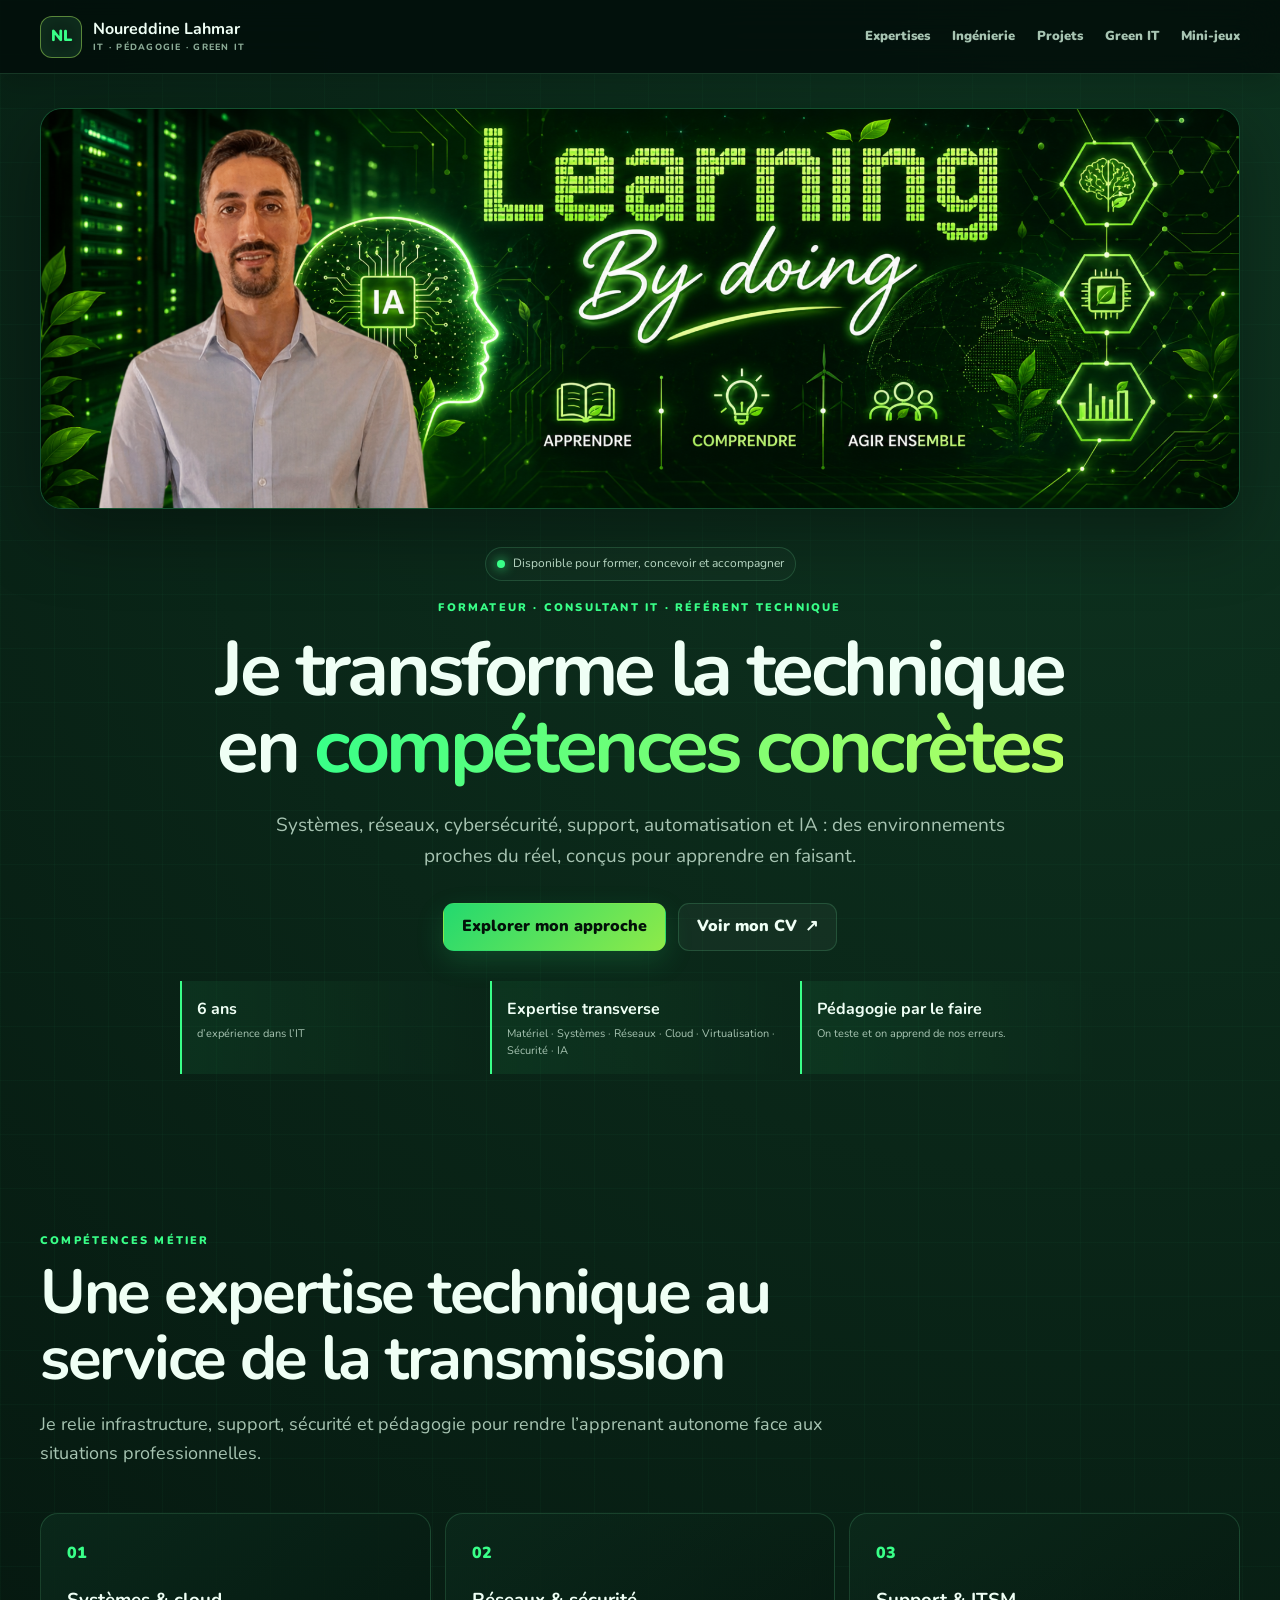
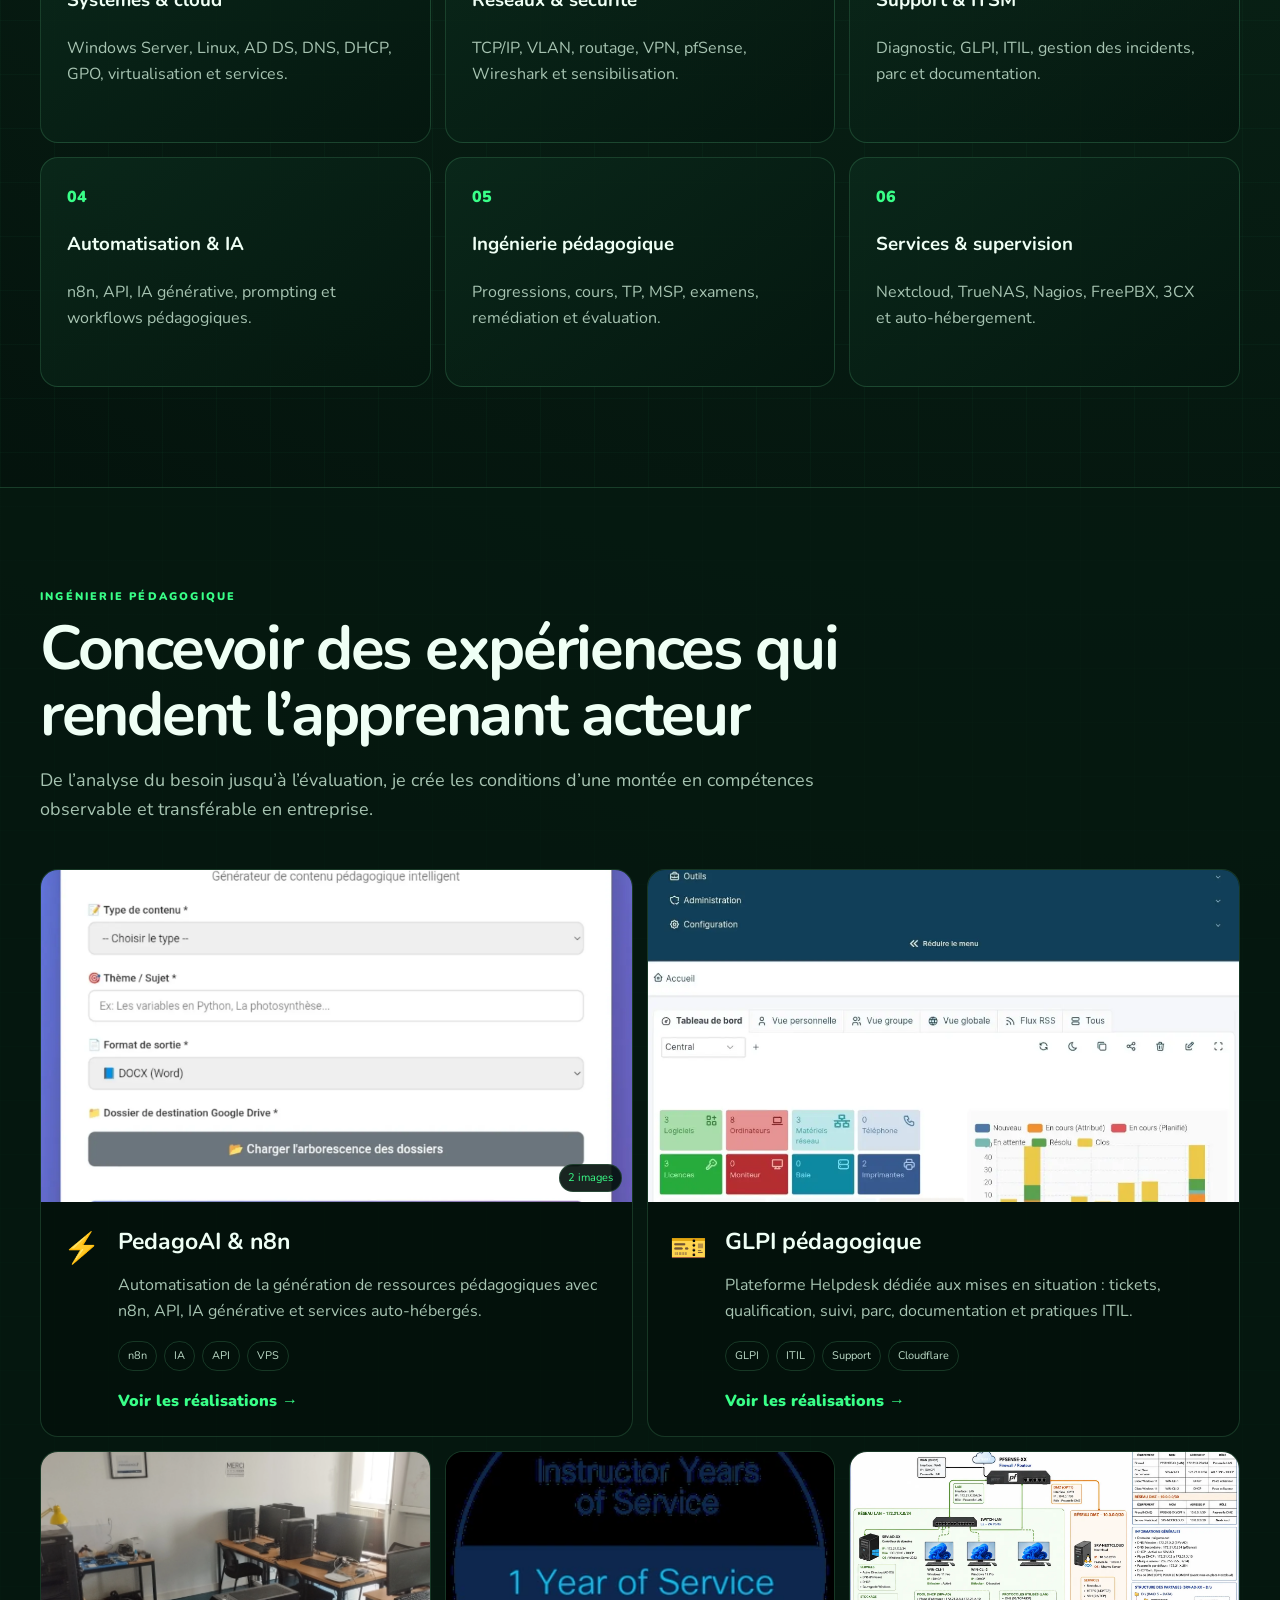
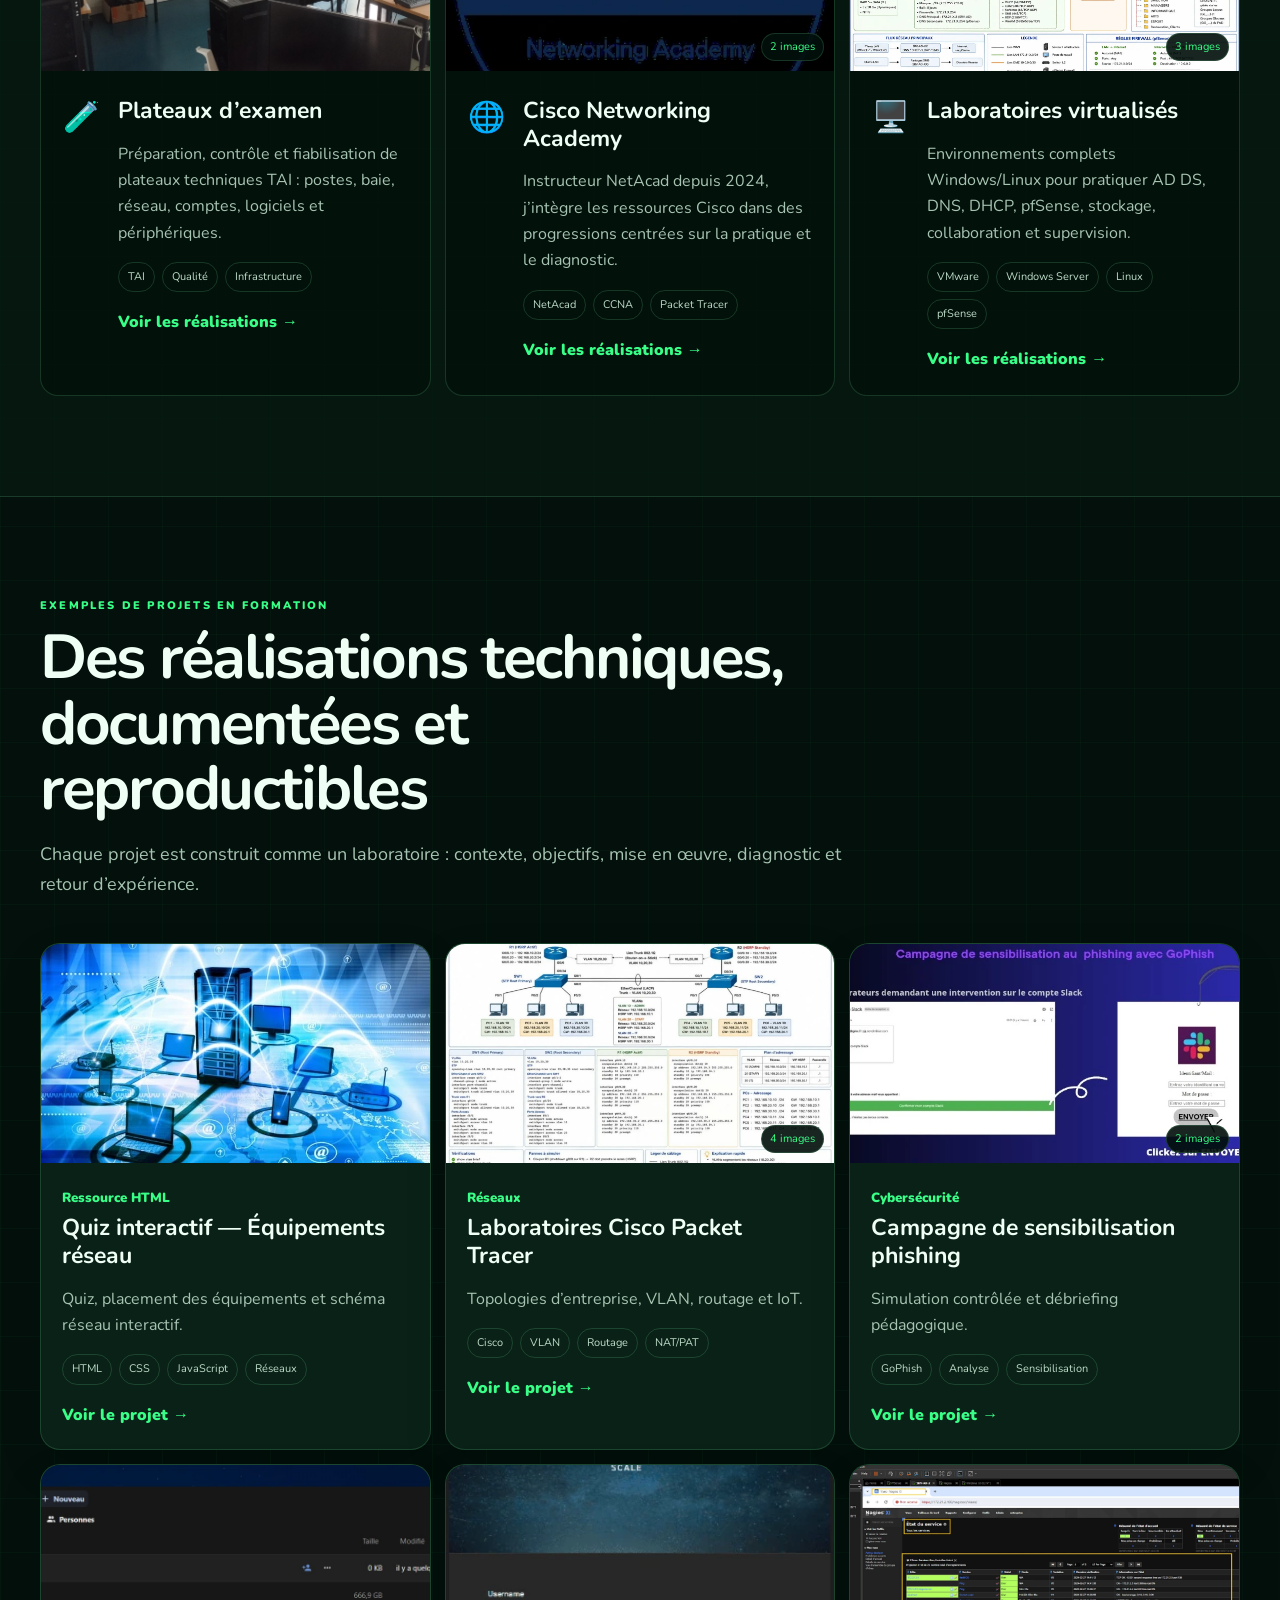
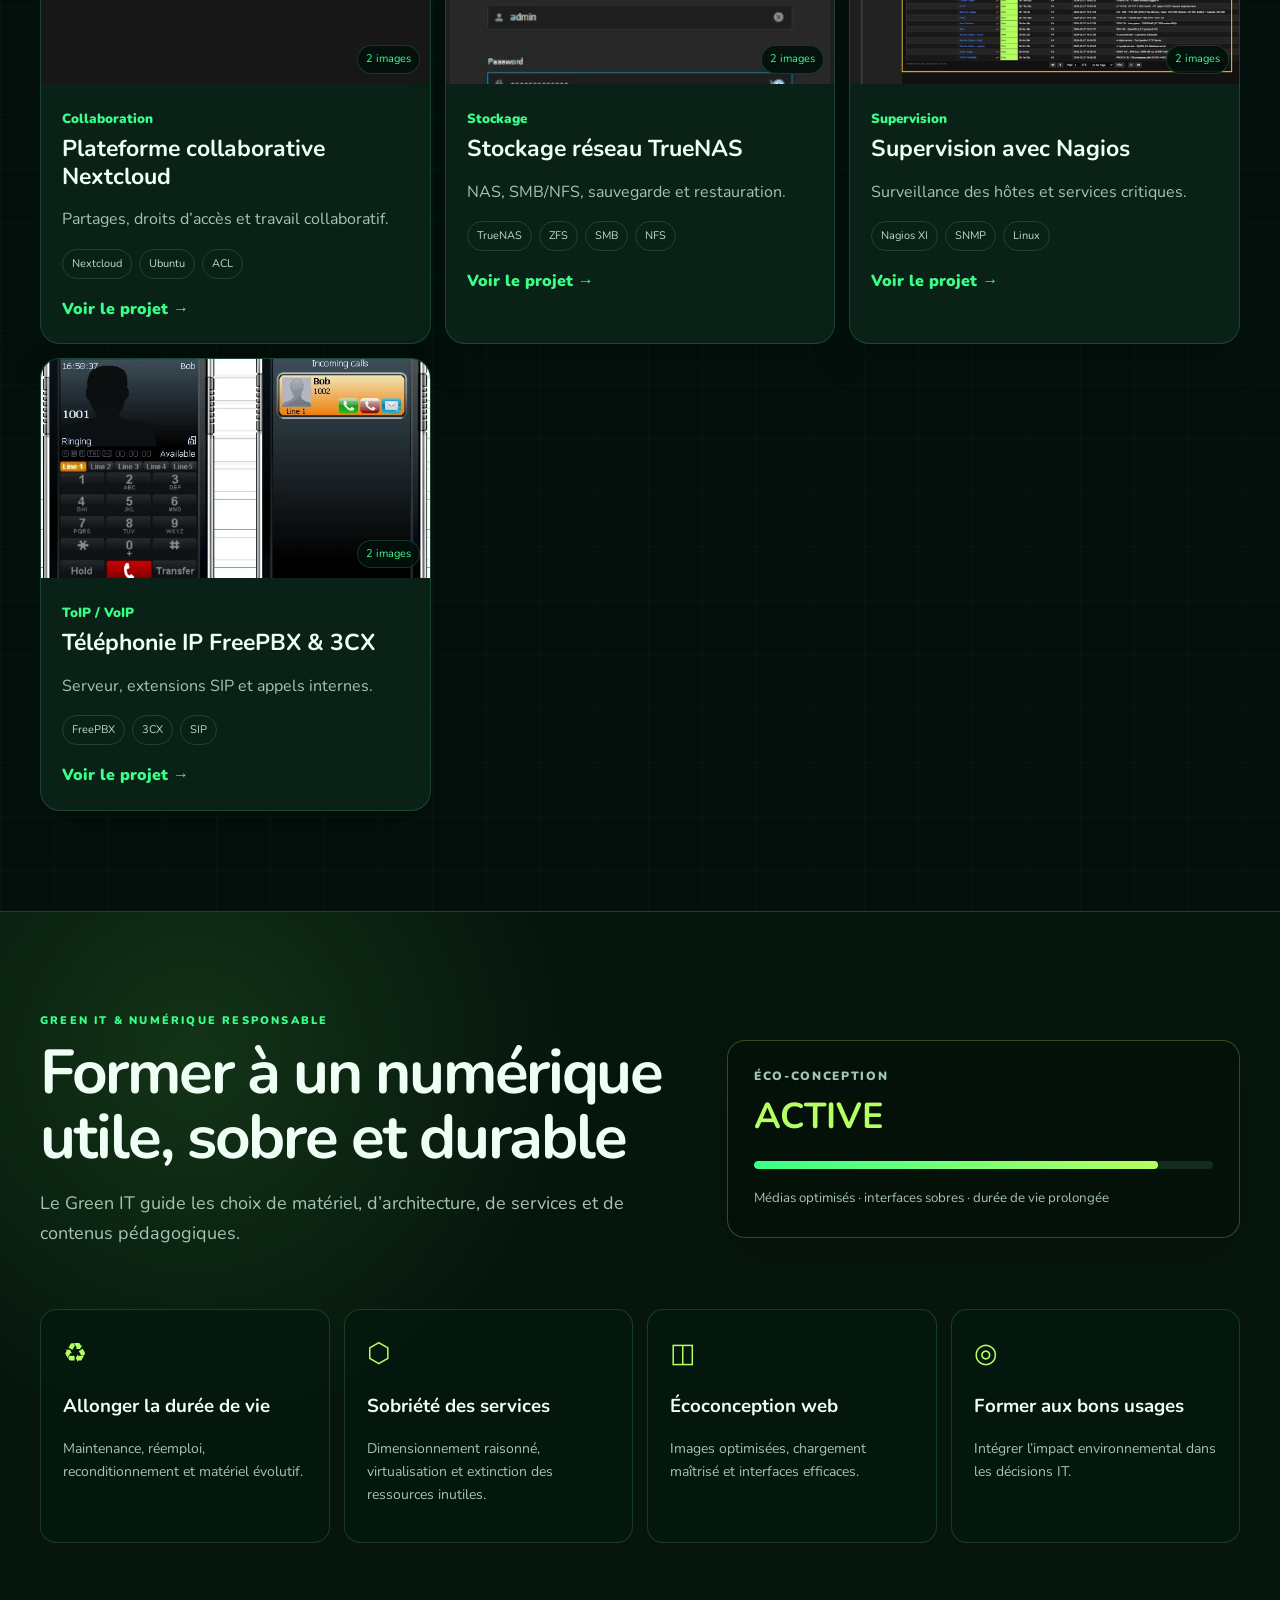
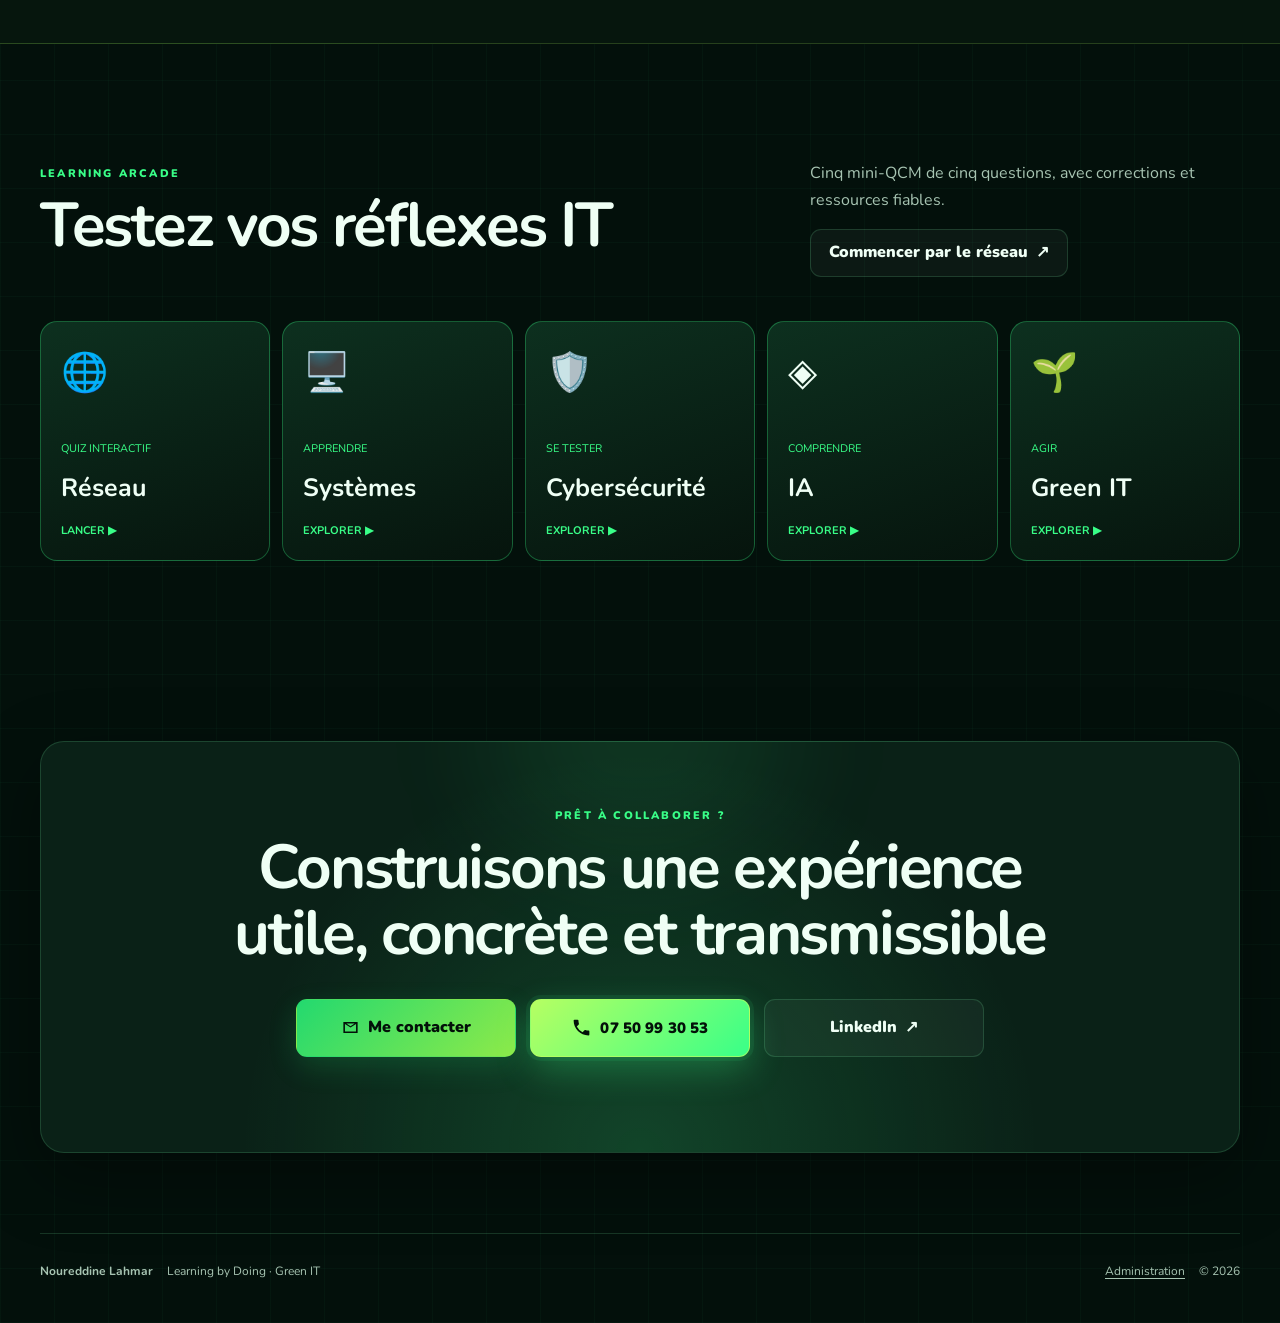
==== commit fa52ec80: "Add files via upload" ====
--- a/index.html
+++ b/index.html
@@ -17,7 +17,7 @@
     rel="stylesheet"
     href="https://fonts.googleapis.com/css2?family=Nunito:wght@400;600;700;800;900&display=swap"
   >
-  <link rel="stylesheet" href="./styles.css?v=5">
+  <link rel="stylesheet" href="styles.css?v=6">
 </head>
 
 <body>
@@ -216,48 +216,48 @@
         </div>
 
         <div>
-          <p>Cinq mini-défis rapides pour apprendre et se tester.</p>
-          <a class="button secondary" href="quiz-reseau.html">
-            Ouvrir le quiz réseau HTML
+          <p>Cinq mini-QCM de cinq questions, avec corrections et ressources fiables.</p>
+          <a class="button secondary" href="quiz.html?theme=reseau">
+            Commencer par le réseau
             <span aria-hidden="true">↗</span>
           </a>
         </div>
       </div>
 
       <div class="game-grid">
-        <a class="game-card" href="quiz-reseau.html">
+        <a class="game-card" href="quiz.html?theme=reseau">
           <span aria-hidden="true">🌐</span>
           <small>Quiz interactif</small>
           <h3>Réseau</h3>
           <b>Lancer <span aria-hidden="true">▶</span></b>
         </a>
 
-        <a class="game-card" href="quiz-reseau.html">
+        <a class="game-card" href="quiz.html?theme=systemes">
           <span aria-hidden="true">🖥️</span>
           <small>Apprendre</small>
           <h3>Systèmes</h3>
           <b>Explorer <span aria-hidden="true">▶</span></b>
         </a>
 
-        <a class="game-card" href="quiz-reseau.html">
+        <a class="game-card" href="quiz.html?theme=cybersecurite">
           <span aria-hidden="true">🛡️</span>
           <small>Se tester</small>
           <h3>Cybersécurité</h3>
           <b>Explorer <span aria-hidden="true">▶</span></b>
         </a>
 
-        <a class="game-card" href="quiz-reseau.html">
+        <a class="game-card" href="quiz.html?theme=ia">
           <span aria-hidden="true">◈</span>
           <small>Comprendre</small>
           <h3>IA</h3>
           <b>Explorer <span aria-hidden="true">▶</span></b>
         </a>
 
-        <a class="game-card" href="#green-it">
+        <a class="game-card" href="quiz.html?theme=green-it">
           <span aria-hidden="true">🌱</span>
           <small>Agir</small>
           <h3>Green IT</h3>
-          <b>Découvrir <span aria-hidden="true">▶</span></b>
+          <b>Explorer <span aria-hidden="true">▶</span></b>
         </a>
       </div>
     </section>
--- a/styles.css
+++ b/styles.css
@@ -1269,3 +1269,450 @@
     transition-duration: 0.01ms !important;
   }
 }
+
+/* Learning Arcade — page des QCM */
+
+.quiz-page {
+  min-height: 100vh;
+}
+
+.quiz-header {
+  position: relative;
+}
+
+.back-link {
+  min-height: 42px;
+  padding: 9px 14px;
+  font-size: 13px;
+}
+
+.quiz-shell {
+  padding-block: 65px 90px;
+}
+
+.quiz-intro {
+  max-width: 840px;
+  margin-inline: auto;
+  text-align: center;
+}
+
+.quiz-intro h1 {
+  margin-bottom: 18px;
+  font-size: clamp(44px, 7vw, 76px);
+}
+
+.quiz-intro > p:last-child {
+  max-width: 680px;
+  margin-inline: auto;
+  color: var(--muted);
+  font-size: 18px;
+}
+
+.quiz-themes {
+  display: grid;
+  grid-template-columns: repeat(5, minmax(0, 1fr));
+  gap: 10px;
+  max-width: 950px;
+  margin: 38px auto 24px;
+}
+
+.quiz-theme-link {
+  display: flex;
+  min-height: 70px;
+  padding: 12px 14px;
+  border: 1px solid var(--line);
+  border-radius: 14px;
+  align-items: center;
+  justify-content: center;
+  gap: 9px;
+  color: var(--muted);
+  background: rgb(255 255 255 / 3%);
+  text-decoration: none;
+  transition:
+    border-color 0.2s ease,
+    color 0.2s ease,
+    transform 0.2s ease;
+}
+
+.quiz-theme-link:hover {
+  border-color: var(--line-strong);
+  color: var(--text);
+  transform: translateY(-2px);
+}
+
+.quiz-theme-link.active {
+  border-color: var(--green);
+  color: #031109;
+  background: linear-gradient(135deg, var(--green), var(--lime));
+  box-shadow: 0 10px 30px rgb(57 255 136 / 18%);
+}
+
+.quiz-theme-link > span {
+  font-size: 22px;
+}
+
+.quiz-panel {
+  width: min(100%, 900px);
+  min-height: 590px;
+  margin-inline: auto;
+  padding: 34px;
+  border: 1px solid var(--line-strong);
+  border-radius: 24px;
+  background:
+    radial-gradient(circle at 100% 0, rgb(57 255 136 / 10%), transparent 30%),
+    linear-gradient(145deg, rgb(10 33 23 / 96%), rgb(4 17 11 / 96%));
+  box-shadow: var(--shadow);
+}
+
+.quiz-progress > div:first-child {
+  display: flex;
+  justify-content: space-between;
+  gap: 20px;
+  color: var(--muted);
+  font-size: 13px;
+  font-weight: 800;
+}
+
+.quiz-progress strong {
+  color: var(--green);
+}
+
+.progress-track {
+  height: 7px;
+  margin: 10px 0 34px;
+  overflow: hidden;
+  border-radius: 999px;
+  background: #173424;
+}
+
+.progress-track i {
+  display: block;
+  width: 20%;
+  height: 100%;
+  border-radius: inherit;
+  background: linear-gradient(90deg, var(--green), var(--lime));
+  transition: width 0.3s ease;
+}
+
+.question-heading {
+  display: grid;
+  grid-template-columns: auto 1fr;
+  align-items: start;
+  gap: 18px;
+}
+
+.question-icon {
+  display: grid;
+  width: 58px;
+  height: 58px;
+  border: 1px solid var(--line-strong);
+  border-radius: 16px;
+  background: rgb(57 255 136 / 8%);
+  font-size: 29px;
+  place-items: center;
+}
+
+.question-category {
+  margin: 0 0 5px;
+  color: var(--green);
+  font-size: 11px;
+  font-weight: 900;
+  letter-spacing: 0.16em;
+  text-transform: uppercase;
+}
+
+.question-heading h2 {
+  margin: 0;
+  font-size: clamp(25px, 4vw, 36px);
+  line-height: 1.2;
+}
+
+.answer-list {
+  display: grid;
+  gap: 12px;
+  margin-top: 30px;
+}
+
+.answer-button {
+  display: grid;
+  grid-template-columns: 42px 1fr;
+  width: 100%;
+  min-height: 66px;
+  padding: 10px 16px;
+  border: 1px solid var(--line);
+  border-radius: 14px;
+  align-items: center;
+  gap: 14px;
+  color: var(--text);
+  background: rgb(255 255 255 / 3%);
+  font-weight: 800;
+  text-align: left;
+  cursor: pointer;
+  transition:
+    border-color 0.2s ease,
+    background 0.2s ease,
+    transform 0.2s ease;
+}
+
+.answer-button:hover:not(:disabled) {
+  border-color: var(--green);
+  background: rgb(57 255 136 / 8%);
+  transform: translateX(3px);
+}
+
+.answer-button:disabled {
+  color: var(--text);
+  cursor: default;
+  opacity: 0.72;
+}
+
+.answer-marker {
+  display: grid;
+  width: 38px;
+  height: 38px;
+  border: 1px solid var(--line-strong);
+  border-radius: 10px;
+  color: var(--green);
+  background: #061a11;
+  place-items: center;
+}
+
+.answer-button.correct {
+  border-color: #39ff88a6;
+  background: rgb(57 255 136 / 12%);
+  opacity: 1;
+}
+
+.answer-button.correct .answer-marker {
+  color: #031109;
+  background: var(--green);
+}
+
+.answer-button.incorrect {
+  border-color: #ff74748c;
+  background: rgb(255 80 80 / 10%);
+  opacity: 1;
+}
+
+.answer-button.incorrect .answer-marker {
+  border-color: #ff7474;
+  color: #fff;
+  background: #a62929;
+}
+
+.answer-feedback {
+  margin-top: 22px;
+  padding: 22px;
+  border: 1px solid var(--line);
+  border-radius: 16px;
+  background: rgb(0 0 0 / 18%);
+}
+
+.answer-feedback.correct {
+  border-color: rgb(57 255 136 / 40%);
+}
+
+.answer-feedback.incorrect {
+  border-color: rgb(255 116 116 / 38%);
+}
+
+.feedback-status {
+  display: flex;
+  align-items: center;
+  gap: 10px;
+}
+
+.feedback-status > span {
+  display: grid;
+  width: 28px;
+  height: 28px;
+  border-radius: 50%;
+  color: #031109;
+  background: var(--green);
+  font-weight: 900;
+  place-items: center;
+}
+
+.answer-feedback.incorrect .feedback-status > span {
+  color: #fff;
+  background: #d34141;
+}
+
+.answer-feedback > p {
+  margin: 12px 0 0;
+  color: var(--muted);
+}
+
+.feedback-actions,
+.result-actions {
+  display: flex;
+  flex-wrap: wrap;
+  gap: 10px;
+  margin-top: 20px;
+}
+
+.source-button {
+  color: var(--green);
+  background: rgb(57 255 136 / 7%);
+}
+
+.source-button:hover {
+  border-color: var(--green);
+}
+
+.feedback-actions .primary {
+  margin-left: auto;
+}
+
+.quiz-result {
+  min-height: 500px;
+  padding: 55px 20px;
+  text-align: center;
+}
+
+.quiz-result:focus {
+  outline: none;
+}
+
+.result-icon {
+  display: block;
+  margin-bottom: 15px;
+  font-size: 64px;
+}
+
+.quiz-result h2 {
+  margin: 10px 0;
+  font-size: clamp(38px, 6vw, 62px);
+  line-height: 1.1;
+}
+
+.quiz-result > p:not(.eyebrow) {
+  max-width: 620px;
+  margin-inline: auto;
+  color: var(--muted);
+  font-size: 17px;
+}
+
+.result-score {
+  display: flex;
+  margin: 28px auto;
+  align-items: center;
+  justify-content: center;
+  gap: 12px;
+}
+
+.result-score strong {
+  color: var(--green);
+  font-size: 42px;
+}
+
+.result-score span {
+  max-width: 100px;
+  color: var(--muted);
+  font-size: 12px;
+  text-align: left;
+}
+
+.result-actions {
+  justify-content: center;
+}
+
+.quiz-note,
+.noscript-message {
+  max-width: 700px;
+  margin: 22px auto 0;
+  color: #7fa38c;
+  font-size: 12px;
+  text-align: center;
+}
+
+@media (max-width: 800px) {
+  .quiz-themes {
+    grid-template-columns: repeat(5, minmax(74px, 1fr));
+    overflow-x: auto;
+    padding-bottom: 6px;
+  }
+
+  .quiz-theme-link {
+    min-width: 92px;
+    flex-direction: column;
+    gap: 3px;
+    font-size: 11px;
+  }
+}
+
+@media (max-width: 620px) {
+  .quiz-header .brand small {
+    display: none;
+  }
+
+  .back-link {
+    min-height: 40px;
+    padding: 8px 11px;
+    font-size: 11px;
+  }
+
+  .quiz-shell {
+    padding-block: 42px 65px;
+  }
+
+  .quiz-intro h1 {
+    font-size: 42px;
+  }
+
+  .quiz-intro > p:last-child {
+    font-size: 16px;
+  }
+
+  .quiz-panel {
+    min-height: 0;
+    padding: 22px 17px;
+    border-radius: 18px;
+  }
+
+  .question-heading {
+    grid-template-columns: 1fr;
+  }
+
+  .question-icon {
+    width: 48px;
+    height: 48px;
+    border-radius: 13px;
+    font-size: 24px;
+  }
+
+  .question-heading h2 {
+    font-size: 25px;
+  }
+
+  .answer-button {
+    grid-template-columns: 38px 1fr;
+    padding-inline: 12px;
+  }
+
+  .answer-marker {
+    width: 34px;
+    height: 34px;
+  }
+
+  .feedback-actions {
+    align-items: stretch;
+    flex-direction: column;
+  }
+
+  .feedback-actions .primary {
+    margin-left: 0;
+  }
+
+  .feedback-actions .button {
+    width: 100%;
+  }
+}
+
+@media (prefers-reduced-motion: reduce) {
+  .quiz-theme-link,
+  .progress-track i,
+  .answer-button {
+    transition: none;
+  }
+}
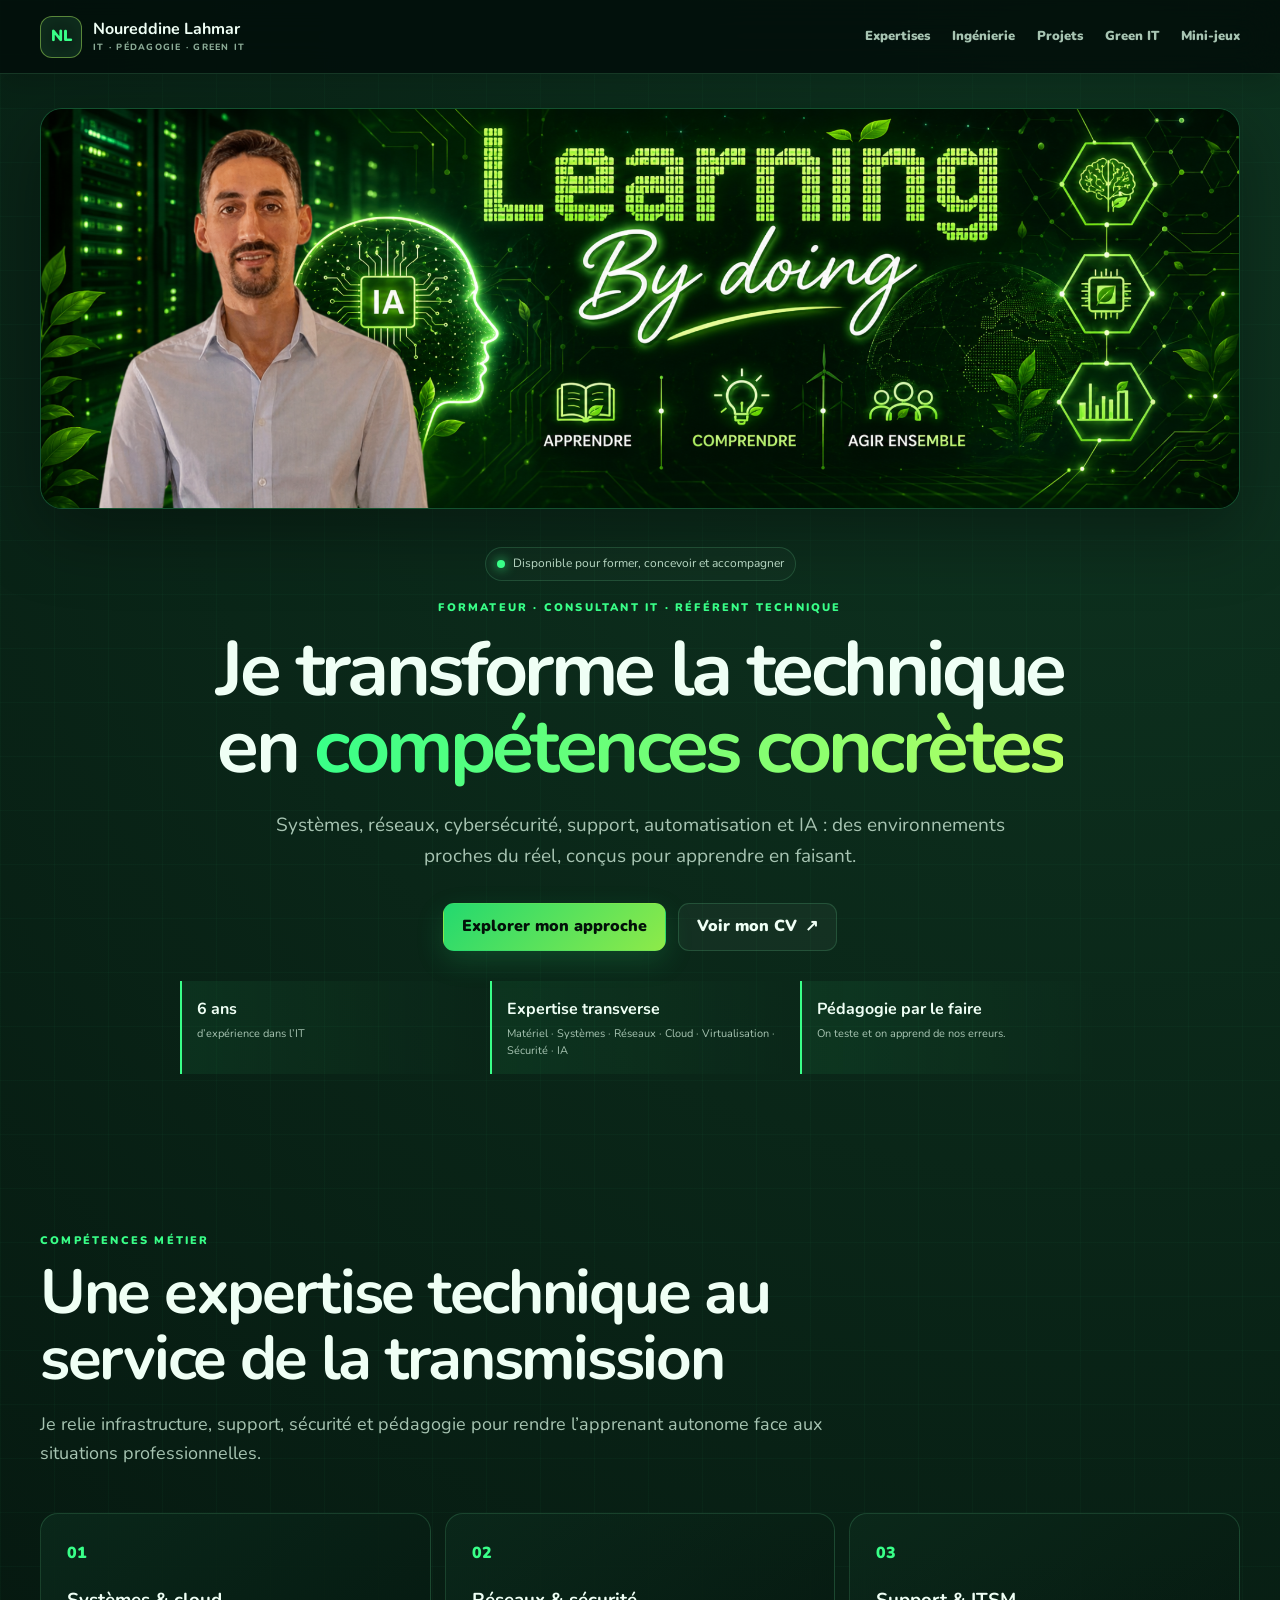
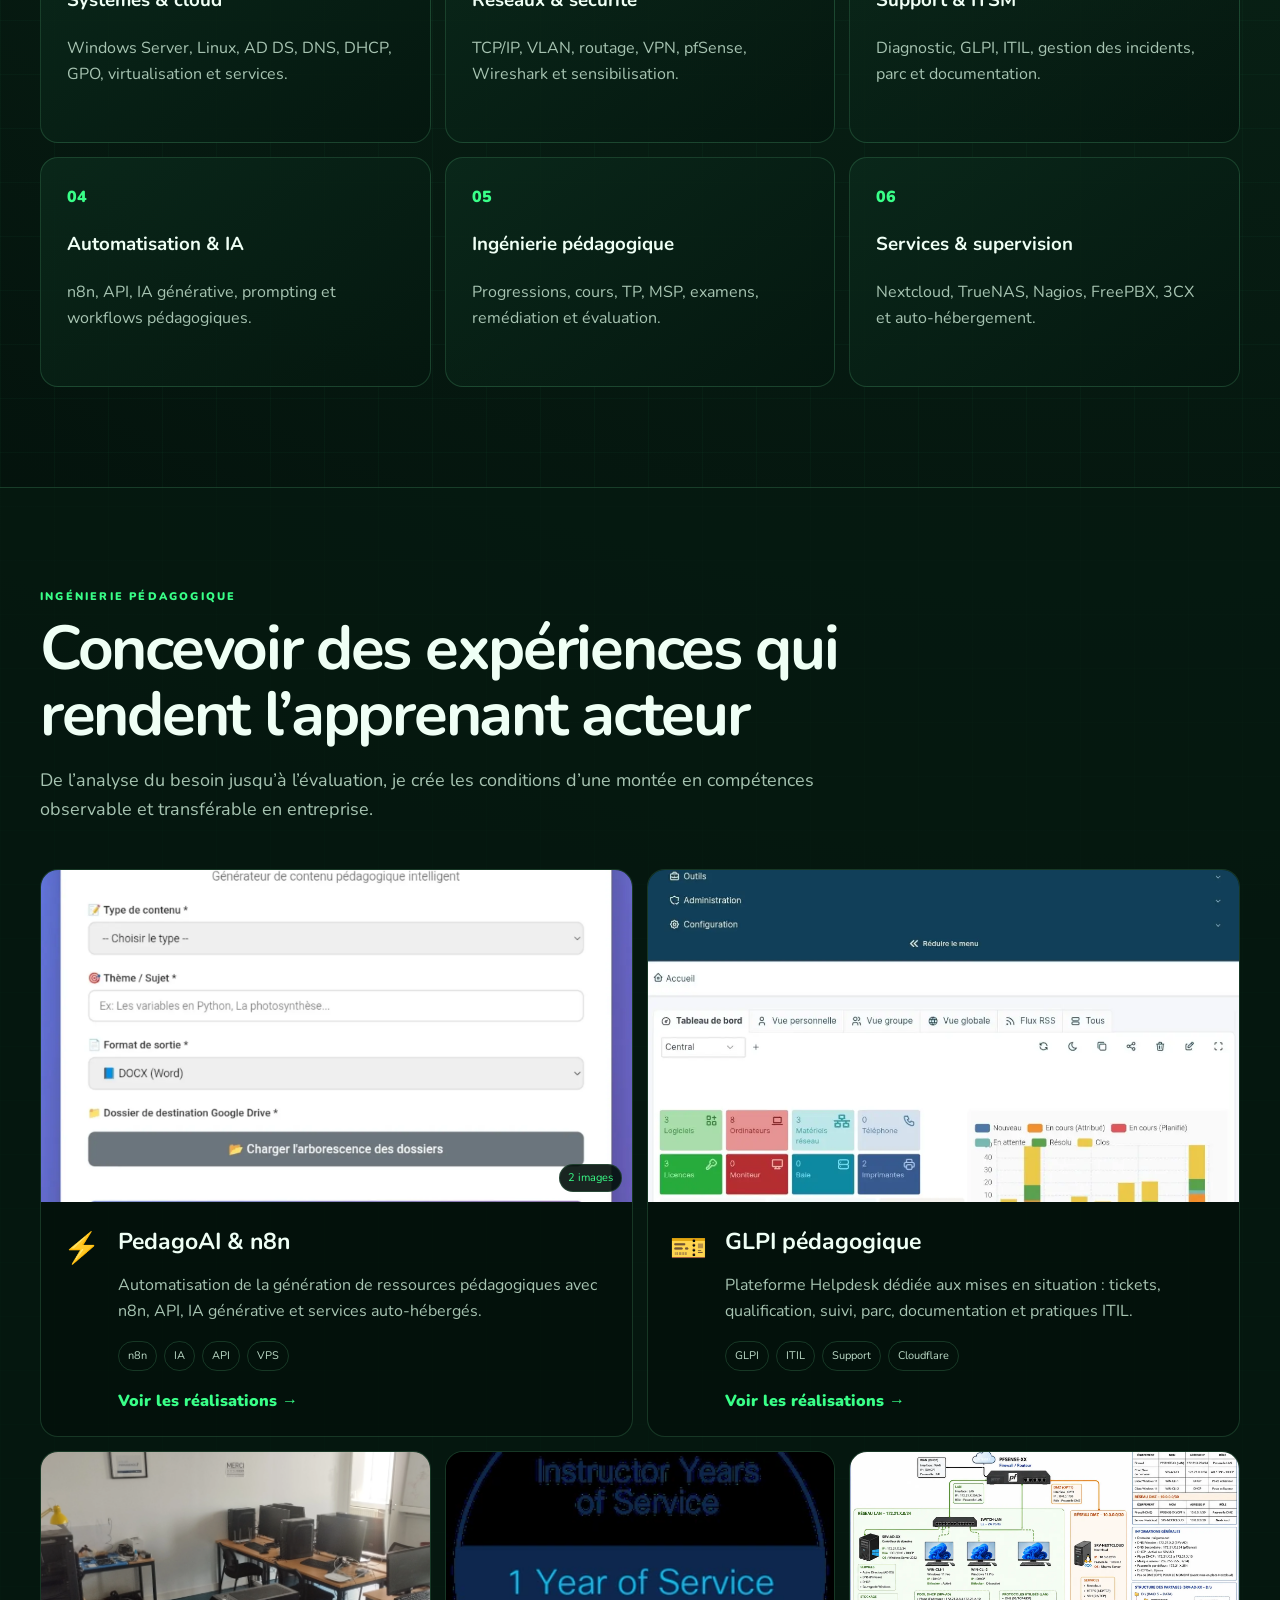
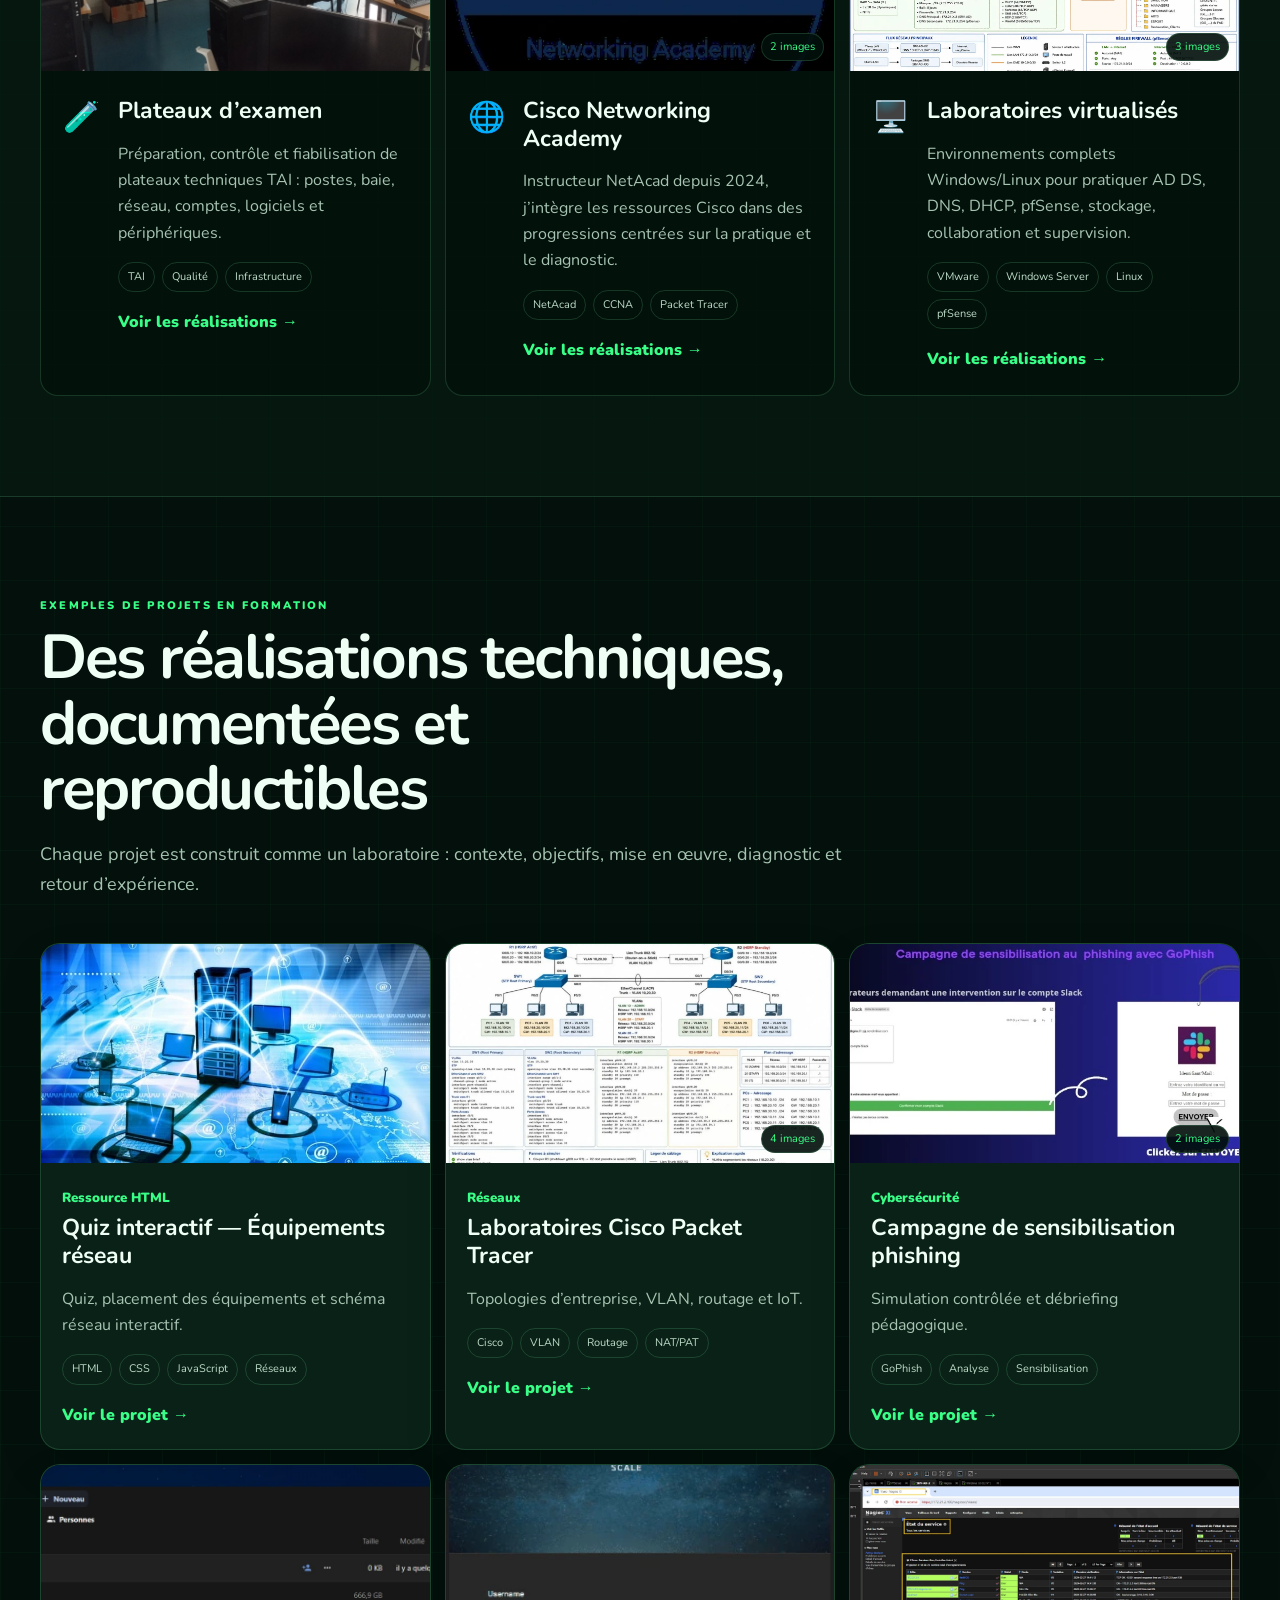
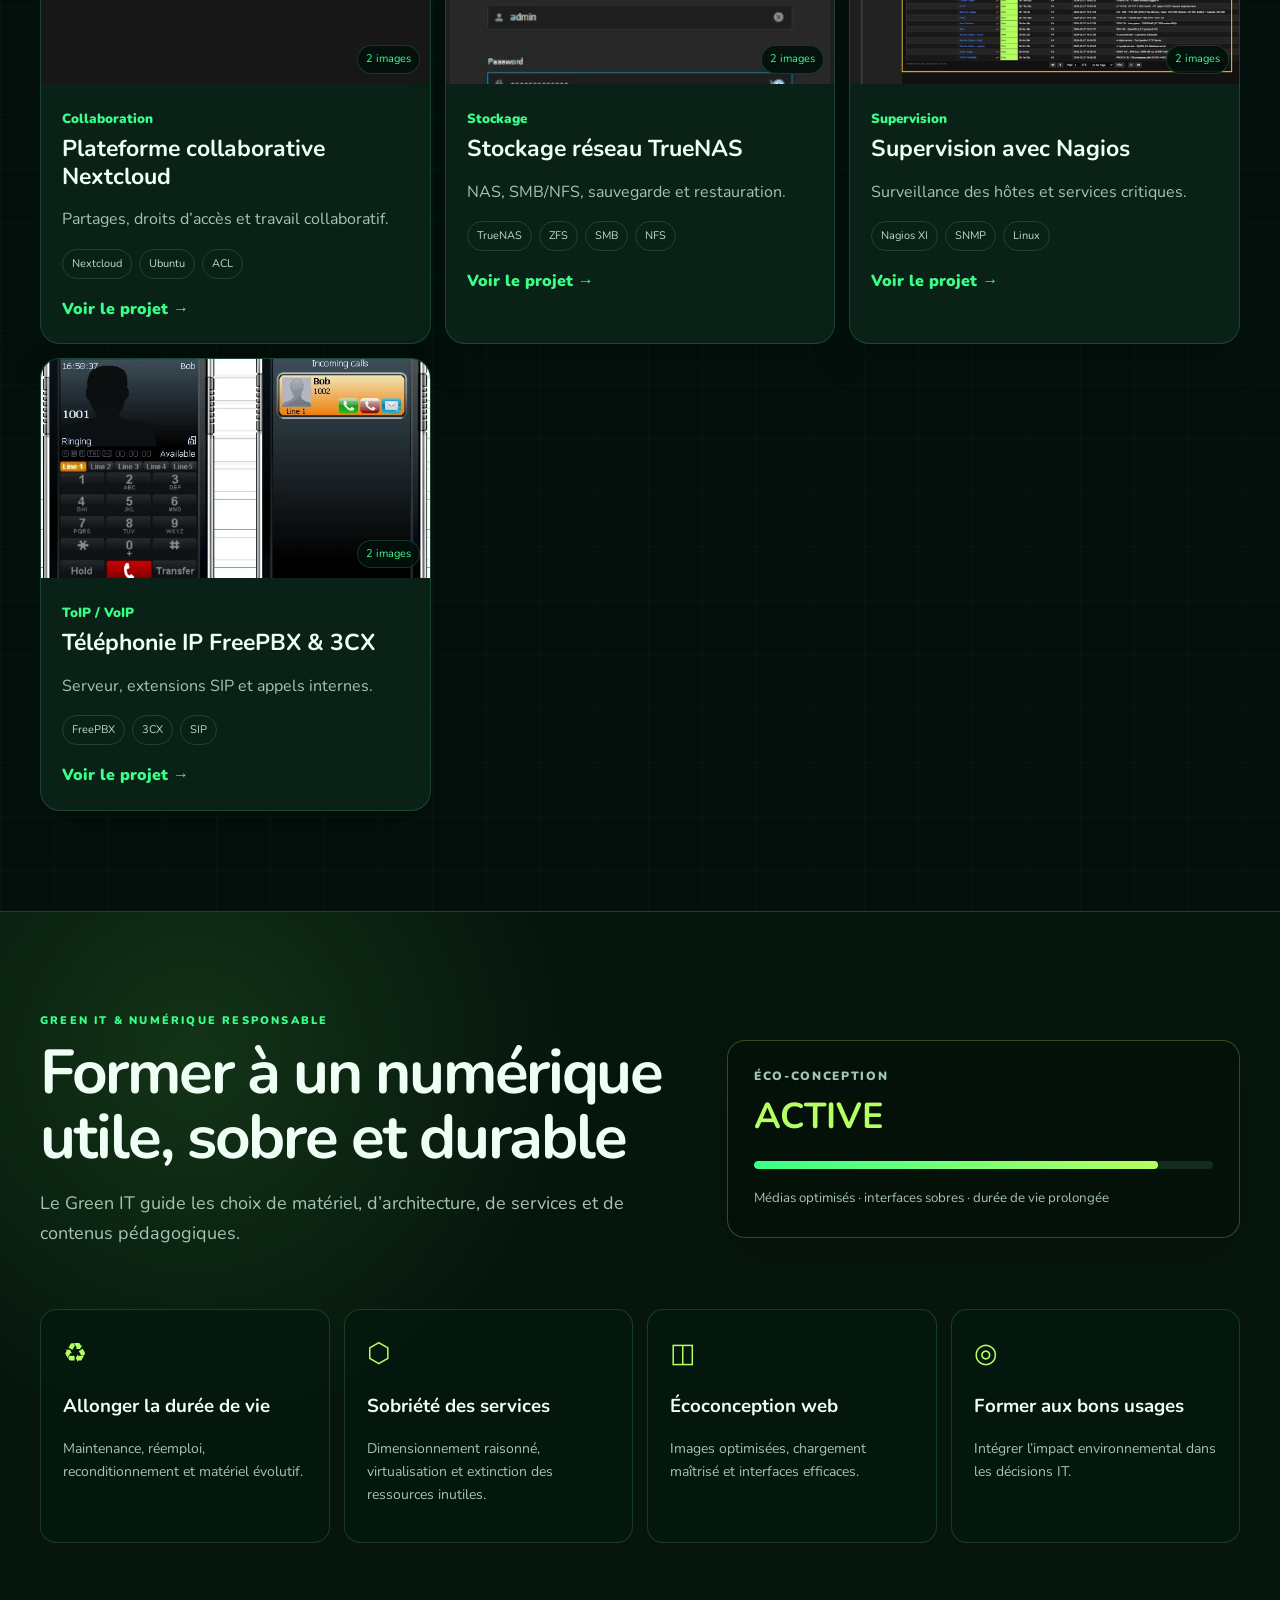
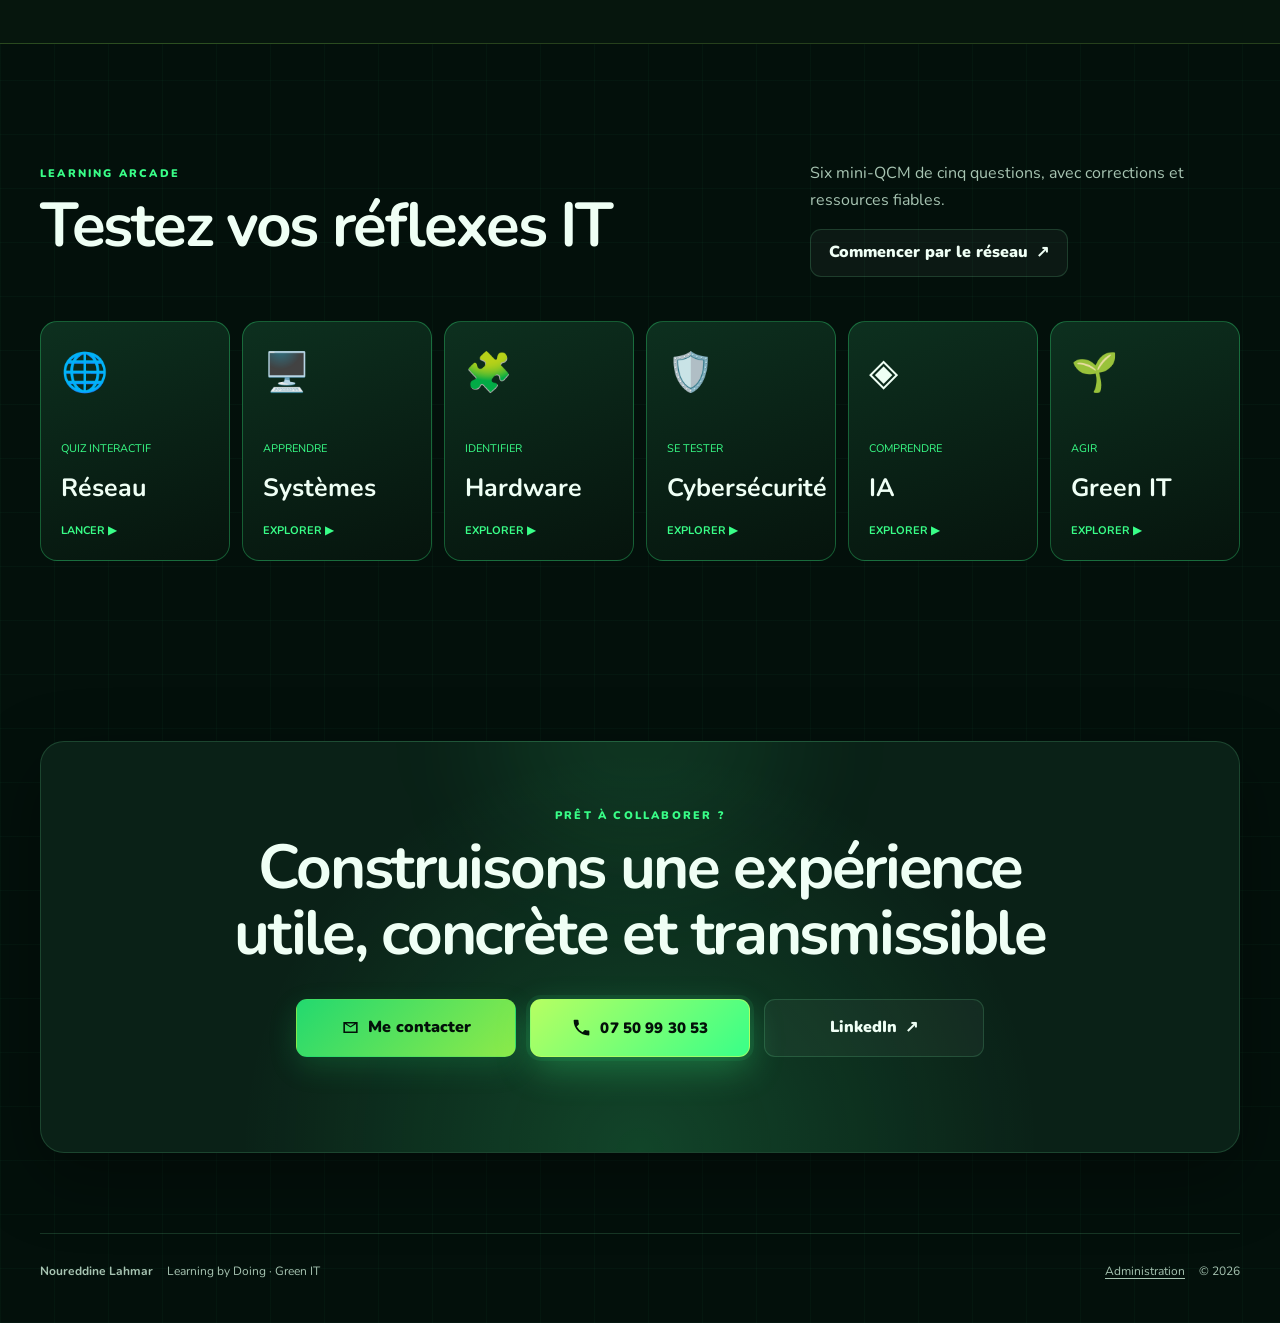
==== commit ad60dd03: "Add files via upload" ====
--- a/index.html
+++ b/index.html
@@ -17,7 +17,7 @@
     rel="stylesheet"
     href="https://fonts.googleapis.com/css2?family=Nunito:wght@400;600;700;800;900&display=swap"
   >
-  <link rel="stylesheet" href="styles.css?v=6">
+  <link rel="stylesheet" href="styles.css?v=7">
 </head>
 
 <body>
@@ -216,8 +216,8 @@
         </div>
 
         <div>
-          <p>Cinq mini-QCM de cinq questions, avec corrections et ressources fiables.</p>
-          <a class="button secondary" href="quiz.html?theme=reseau">
+          <p>Six mini-QCM de cinq questions, avec corrections et ressources fiables.</p>
+          <a class="button secondary" href="quiz.html?theme=reseau&amp;v=3">
             Commencer par le réseau
             <span aria-hidden="true">↗</span>
           </a>
@@ -225,35 +225,42 @@
       </div>
 
       <div class="game-grid">
-        <a class="game-card" href="quiz.html?theme=reseau">
+        <a class="game-card" href="quiz.html?theme=reseau&amp;v=3">
           <span aria-hidden="true">🌐</span>
           <small>Quiz interactif</small>
           <h3>Réseau</h3>
           <b>Lancer <span aria-hidden="true">▶</span></b>
         </a>
 
-        <a class="game-card" href="quiz.html?theme=systemes">
+        <a class="game-card" href="quiz.html?theme=systemes&amp;v=3">
           <span aria-hidden="true">🖥️</span>
           <small>Apprendre</small>
           <h3>Systèmes</h3>
           <b>Explorer <span aria-hidden="true">▶</span></b>
         </a>
 
-        <a class="game-card" href="quiz.html?theme=cybersecurite">
+        <a class="game-card" href="quiz.html?theme=hardware&amp;v=3">
+          <span aria-hidden="true">🧩</span>
+          <small>Identifier</small>
+          <h3>Hardware</h3>
+          <b>Explorer <span aria-hidden="true">▶</span></b>
+        </a>
+
+        <a class="game-card" href="quiz.html?theme=cybersecurite&amp;v=3">
           <span aria-hidden="true">🛡️</span>
           <small>Se tester</small>
           <h3>Cybersécurité</h3>
           <b>Explorer <span aria-hidden="true">▶</span></b>
         </a>
 
-        <a class="game-card" href="quiz.html?theme=ia">
+        <a class="game-card" href="quiz.html?theme=ia&amp;v=3">
           <span aria-hidden="true">◈</span>
           <small>Comprendre</small>
           <h3>IA</h3>
           <b>Explorer <span aria-hidden="true">▶</span></b>
         </a>
 
-        <a class="game-card" href="quiz.html?theme=green-it">
+        <a class="game-card" href="quiz.html?theme=green-it&amp;v=3">
           <span aria-hidden="true">🌱</span>
           <small>Agir</small>
           <h3>Green IT</h3>
--- a/styles.css
+++ b/styles.css
@@ -687,7 +687,7 @@
 
 .game-grid {
   display: grid;
-  grid-template-columns: repeat(5, minmax(0, 1fr));
+  grid-template-columns: repeat(6, minmax(0, 1fr));
   gap: 12px;
 }
 
@@ -1087,6 +1087,12 @@
 
 /* Responsive */
 
+@media (max-width: 1100px) {
+  .game-grid {
+    grid-template-columns: repeat(3, minmax(0, 1fr));
+  }
+}
+
 @media (max-width: 1000px) {
   .skill-grid,
   .project-grid {
@@ -1310,7 +1316,7 @@
 
 .quiz-themes {
   display: grid;
-  grid-template-columns: repeat(5, minmax(0, 1fr));
+  grid-template-columns: repeat(6, minmax(0, 1fr));
   gap: 10px;
   max-width: 950px;
   margin: 38px auto 24px;
@@ -1628,7 +1634,7 @@
 
 @media (max-width: 800px) {
   .quiz-themes {
-    grid-template-columns: repeat(5, minmax(74px, 1fr));
+    grid-template-columns: repeat(6, minmax(74px, 1fr));
     overflow-x: auto;
     padding-bottom: 6px;
   }
